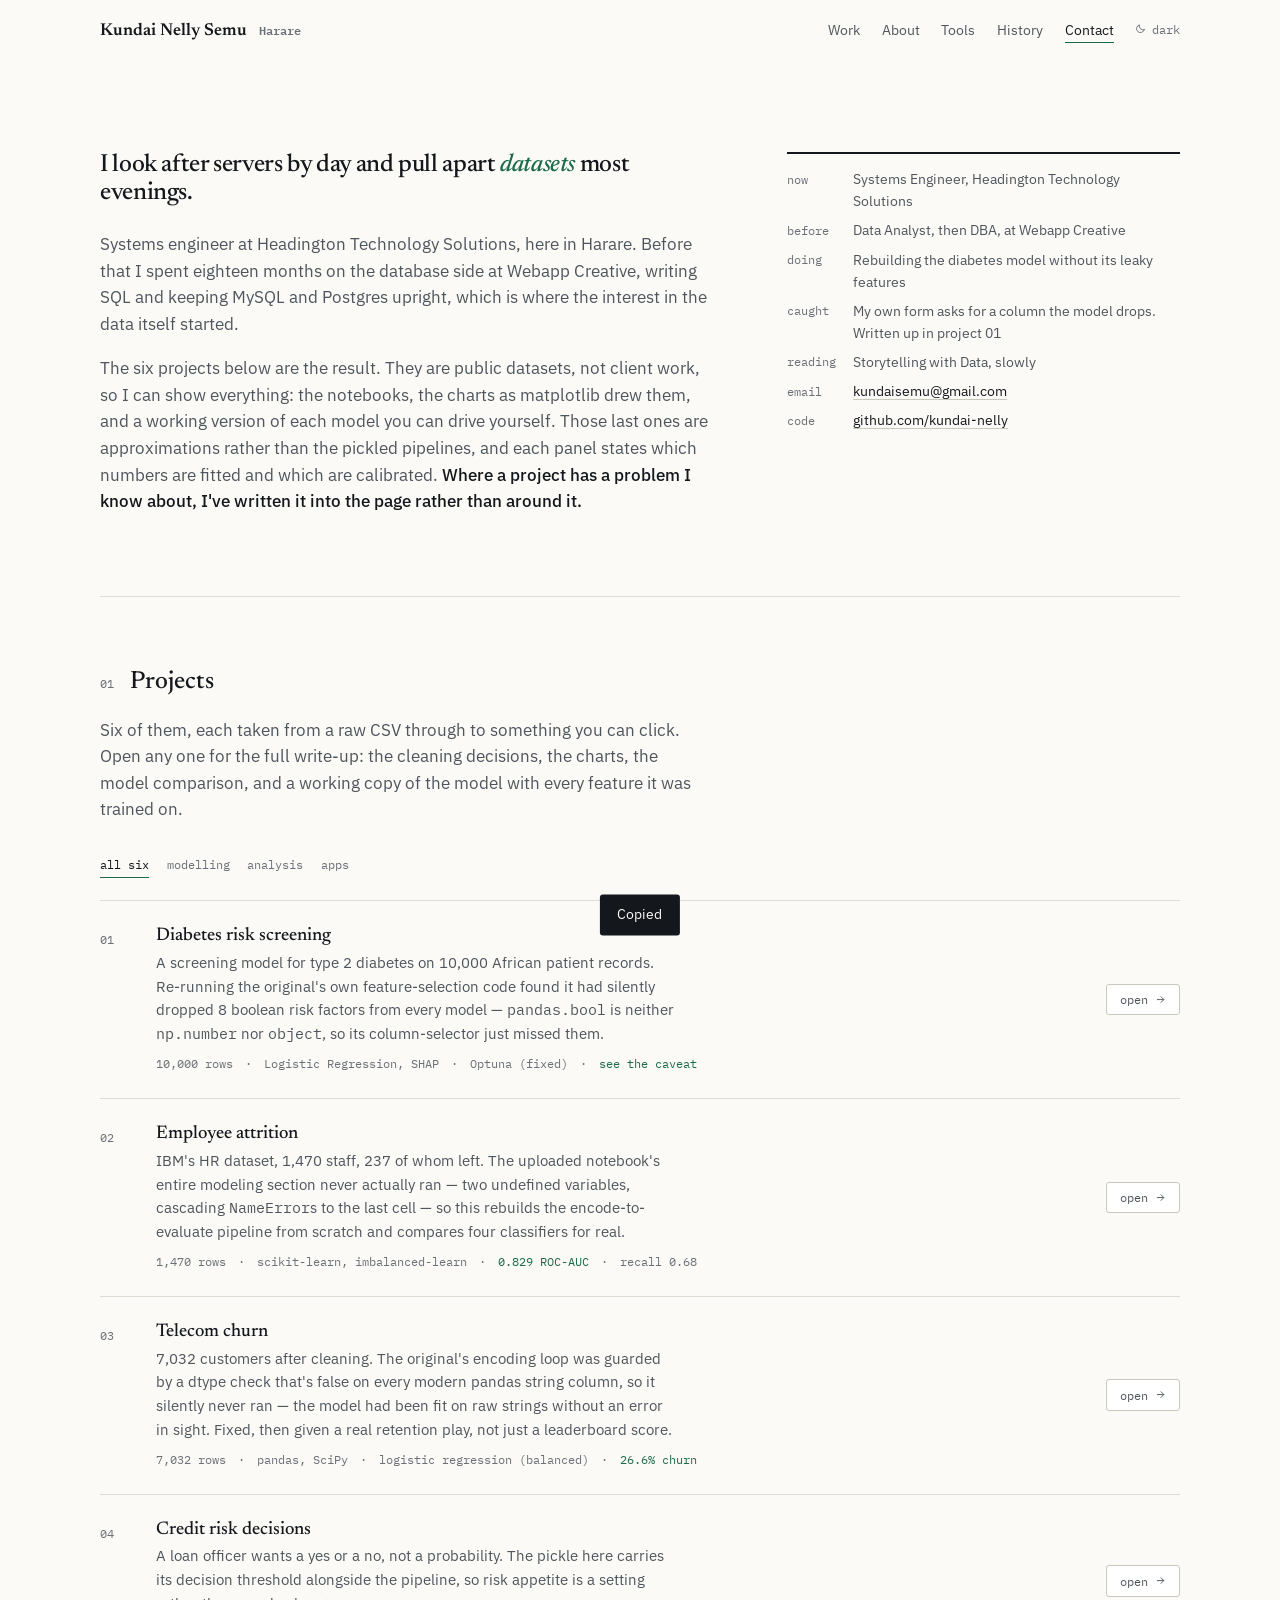
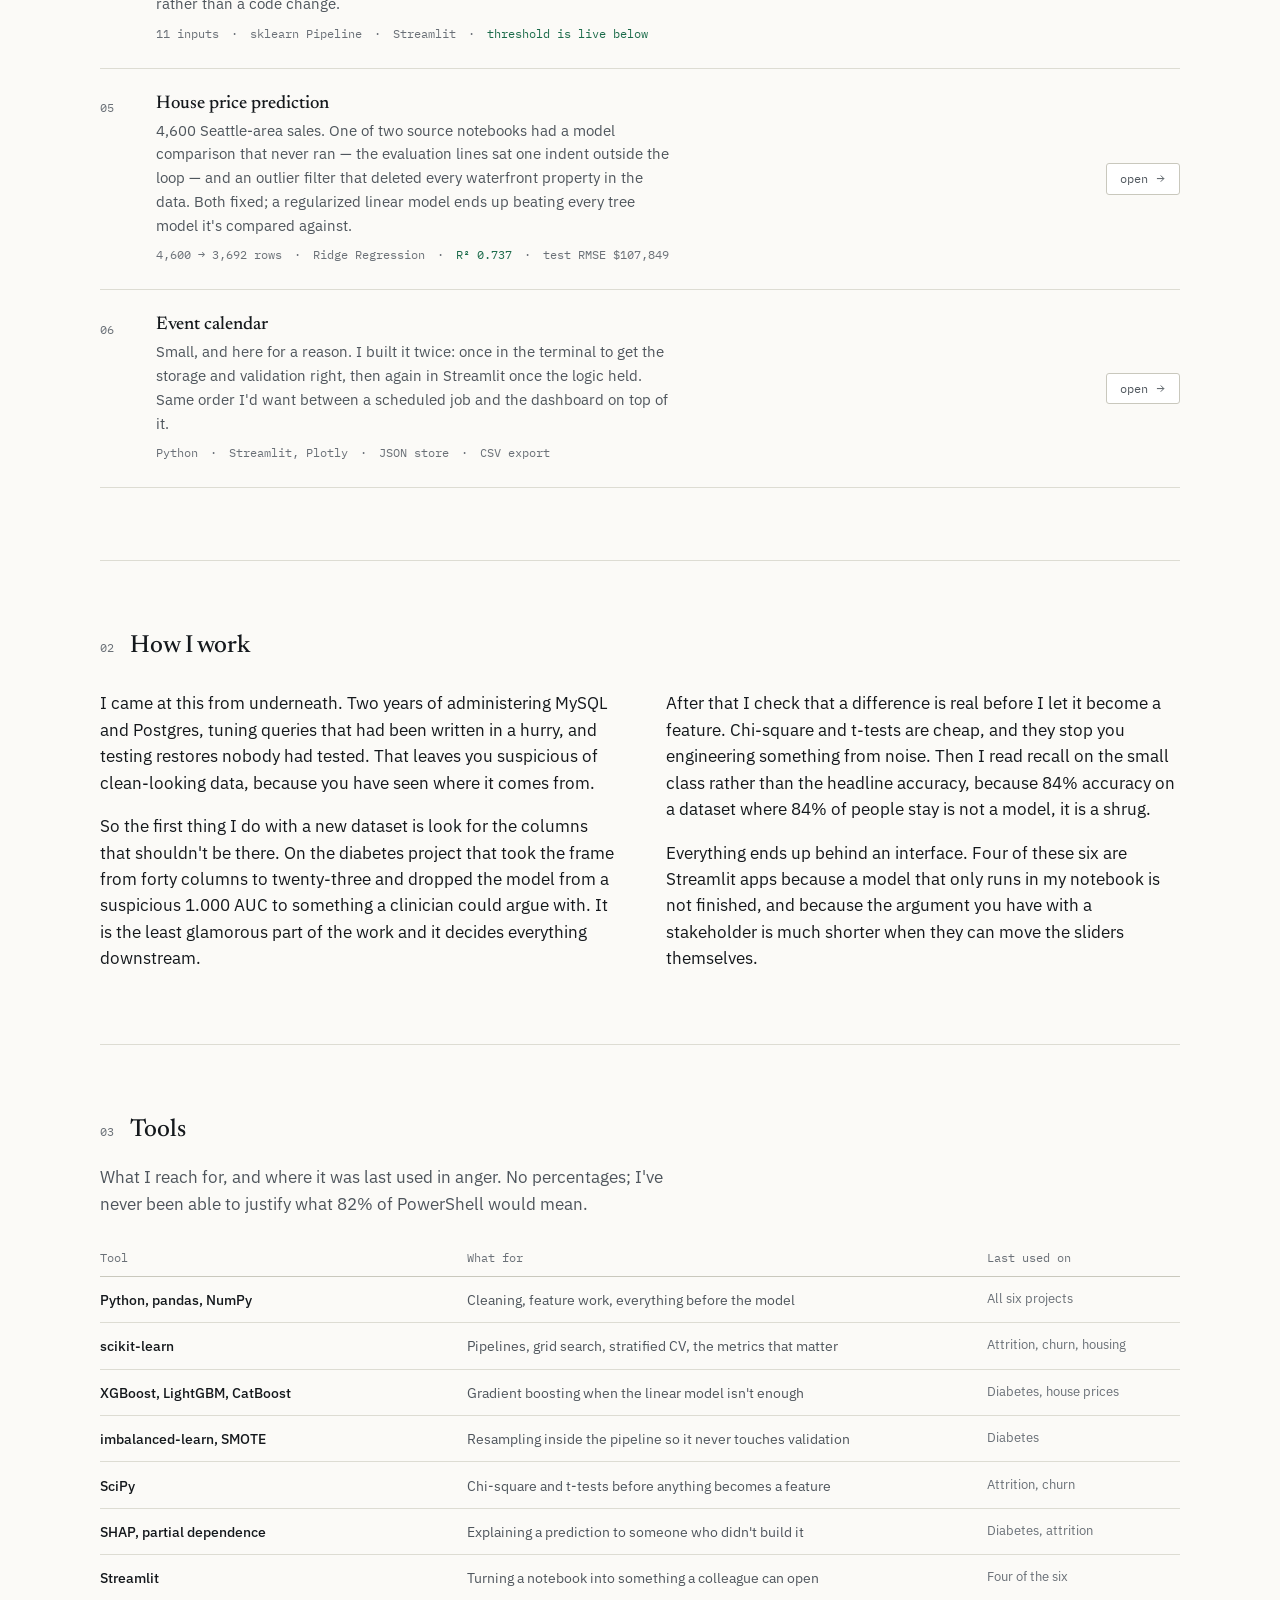
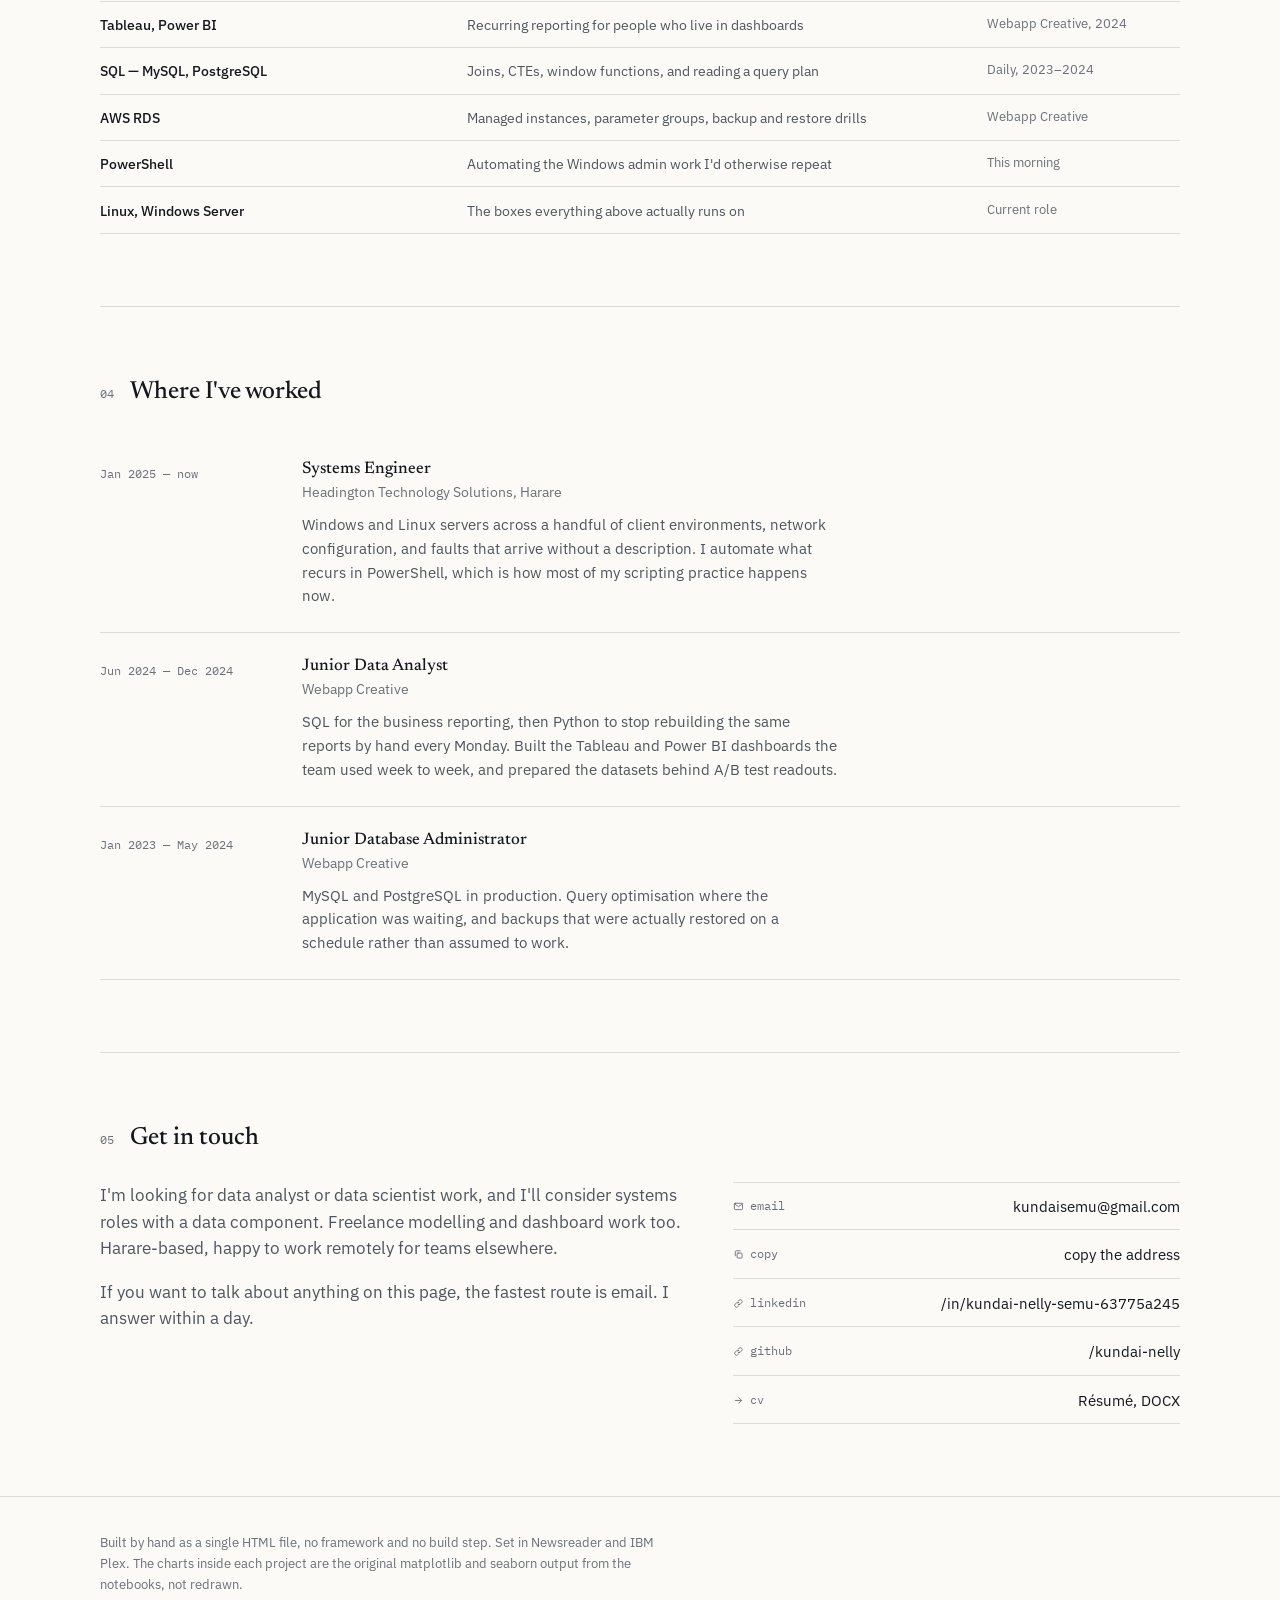
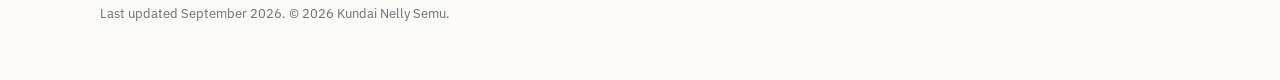
==== index.html @ 27b1fb4f "Initial portfolio release" ====
<!DOCTYPE html>
<html lang="en" data-theme="light">
<head>
<meta charset="UTF-8" />
<meta name="viewport" content="width=device-width, initial-scale=1.0" />
<title>Kundai Nelly Semu</title>
<meta name="description" content="Kundai Nelly Semu, systems engineer and data analyst in Harare. Six data projects with the notebooks, the charts and the models you can run in the browser." />

<!-- TODO before deploy: replace every https://kundaisemu.example with the real domain. -->
<link rel="canonical" href="https://kundaisemu.example/" />
<meta property="og:type" content="website" />
<meta property="og:url" content="https://kundaisemu.example/" />
<meta property="og:title" content="Kundai Nelly Semu — data analysis and the infrastructure underneath it" />
<meta property="og:description" content="Six data projects with the notebooks, the original charts, and models you can run in the browser. Harare, Zimbabwe." />
<meta property="og:image" content="https://kundaisemu.example/share.png" />
<meta name="twitter:card" content="summary_large_image" />
<meta name="theme-color" content="#FBFAF7" media="(prefers-color-scheme: light)" />
<meta name="theme-color" content="#14181C" media="(prefers-color-scheme: dark)" />

<!-- Monogram favicon, drawn inline so there is no second request. -->
<link rel="icon" href="data:image/svg+xml,%3Csvg xmlns='http://www.w3.org/2000/svg' viewBox='0 0 32 32'%3E%3Crect width='32' height='32' rx='6' fill='%231B6B4A'/%3E%3Ctext x='16' y='22' font-family='Georgia,serif' font-size='16' fill='%23FBFAF7' text-anchor='middle'%3EKS%3C/text%3E%3C/svg%3E" />

<link rel="preconnect" href="https://fonts.googleapis.com" />
<link rel="preconnect" href="https://fonts.gstatic.com" crossorigin />
<link href="https://fonts.googleapis.com/css2?family=Newsreader:opsz,wght@6..72,400;6..72,500;6..72,600&family=IBM+Plex+Mono:wght@400;500&family=IBM+Plex+Sans:wght@400;500;600&display=swap" rel="stylesheet" />

<link rel="stylesheet" href="assets/css/styles.css" />
</head>

<body>

<!-- Icon sprite. One 24px grid, 2px stroke, round joins; referenced with <use>. -->
<svg width="0" height="0" aria-hidden="true" focusable="false" style="position:absolute">
  <symbol id="i-arrow-right" viewBox="0 0 24 24" fill="none" stroke="currentColor" stroke-width="2" stroke-linecap="round" stroke-linejoin="round">
    <path d="M5 12h13"/><path d="M13 6l6 6-6 6"/>
  </symbol>
  <symbol id="i-chevron-left" viewBox="0 0 24 24" fill="none" stroke="currentColor" stroke-width="2" stroke-linecap="round" stroke-linejoin="round">
    <path d="M14.5 5.5L8 12l6.5 6.5"/>
  </symbol>
  <symbol id="i-chevron-right" viewBox="0 0 24 24" fill="none" stroke="currentColor" stroke-width="2" stroke-linecap="round" stroke-linejoin="round">
    <path d="M9.5 5.5L16 12l-6.5 6.5"/>
  </symbol>
  <symbol id="i-close" viewBox="0 0 24 24" fill="none" stroke="currentColor" stroke-width="2" stroke-linecap="round" stroke-linejoin="round">
    <path d="M6 6l12 12"/><path d="M18 6L6 18"/>
  </symbol>
  <symbol id="i-moon" viewBox="0 0 24 24" fill="none" stroke="currentColor" stroke-width="2" stroke-linecap="round" stroke-linejoin="round">
    <path d="M20 14.5A8.5 8.5 0 019.5 4a8.5 8.5 0 1010.5 10.5z"/>
  </symbol>
  <symbol id="i-sun" viewBox="0 0 24 24" fill="none" stroke="currentColor" stroke-width="2" stroke-linecap="round" stroke-linejoin="round">
    <circle cx="12" cy="12" r="4"/>
    <path d="M12 2v2.5M12 19.5V22M2 12h2.5M19.5 12H22M4.9 4.9l1.8 1.8M17.3 17.3l1.8 1.8M19.1 4.9l-1.8 1.8M6.7 17.3l-1.8 1.8"/>
  </symbol>
  <symbol id="i-copy" viewBox="0 0 24 24" fill="none" stroke="currentColor" stroke-width="2" stroke-linecap="round" stroke-linejoin="round">
    <rect x="9" y="9" width="11" height="11" rx="2"/><path d="M5 15V6a2 2 0 012-2h9"/>
  </symbol>
  <symbol id="i-reset" viewBox="0 0 24 24" fill="none" stroke="currentColor" stroke-width="2" stroke-linecap="round" stroke-linejoin="round">
    <path d="M3.5 12a8.5 8.5 0 108.5-8.5A8.4 8.4 0 005.4 6.6"/><path d="M4 3v4h4"/>
  </symbol>
  <symbol id="i-expand" viewBox="0 0 24 24" fill="none" stroke="currentColor" stroke-width="2" stroke-linecap="round" stroke-linejoin="round">
    <path d="M9 4H4v5"/><path d="M15 20h5v-5"/><path d="M4 4l6 6"/><path d="M20 20l-6-6"/>
  </symbol>
  <symbol id="i-mail" viewBox="0 0 24 24" fill="none" stroke="currentColor" stroke-width="2" stroke-linecap="round" stroke-linejoin="round">
    <rect x="3" y="5" width="18" height="14" rx="2"/><path d="M3.5 6.5l8.5 6 8.5-6"/>
  </symbol>
  <symbol id="i-link" viewBox="0 0 24 24" fill="none" stroke="currentColor" stroke-width="2" stroke-linecap="round" stroke-linejoin="round">
    <path d="M10.5 13.5a4 4 0 005.7 0l2.8-2.8a4 4 0 10-5.7-5.7L11.8 6.5"/>
    <path d="M13.5 10.5a4 4 0 00-5.7 0l-2.8 2.8a4 4 0 105.7 5.7l1.4-1.4"/>
  </symbol>
</svg>

<a class="skip" href="#home">Skip to content</a>

<header class="top" id="top">
  <div class="page top__in">
    <a class="top__name" href="#home">Kundai Nelly Semu <span>Harare</span></a>
    <nav>
      <a href="#work">Work</a>
      <a href="#about" class="opt">About</a>
      <a href="#tools" class="opt">Tools</a>
      <a href="#history">History</a>
      <a href="#contact">Contact</a>
      <button class="themebtn" id="themeBtn">
        <svg class="i i--sm" aria-hidden="true"><use href="#i-moon" id="themeUse"></use></svg>
        <span id="themeWord">dark</span>
      </button>
    </nav>
  </div>
</header>

<main id="home">

  <!-- ============================ INTRO ============================ -->
  <section class="intro page">
    <div class="intro__grid">
      <div>
        <h1>I look after servers by day and pull apart <i>datasets</i> most evenings.</h1>
        <p>
          Systems engineer at Headington Technology Solutions, here in Harare. Before that I spent
          eighteen months on the database side at Webapp Creative, writing SQL and keeping MySQL and
          Postgres upright, which is where the interest in the data itself started.
        </p>
        <p>
          The six projects below are the result. They are public datasets, not client work, so I can
          show everything: the notebooks, the charts as matplotlib drew them, and a working version of
          each model you can drive yourself. Those last ones are approximations rather than the pickled
          pipelines, and each panel states which numbers are fitted and which are calibrated.
          <strong>Where a project has a problem I know about, I've written it into the page rather than
          around it.</strong>
        </p>
      </div>

      <div class="card-facts">
        <dl>
          <dt>now</dt><dd>Systems Engineer, Headington Technology Solutions</dd>
          <dt>before</dt><dd>Data Analyst, then DBA, at Webapp Creative</dd>
          <dt>doing</dt><dd>Rebuilding the diabetes model without its leaky features</dd>
          <dt>caught</dt><dd>My own form asks for a column the model drops. Written up in project 01</dd>
          <dt>reading</dt><dd>Storytelling with Data, slowly</dd>
          <dt>email</dt><dd><a href="mailto:kundaisemu@gmail.com">kundaisemu@gmail.com</a></dd>
          <dt>code</dt><dd><a href="https://github.com/kundai-nelly">github.com/kundai-nelly</a></dd>
        </dl>
      </div>
    </div>
  </section>

  <!-- ============================ WORK ============================ -->
  <section class="sec page" id="work">
    <div class="sec__head">
      <span class="n">01</span>
      <h2>Projects</h2>
    </div>
    <p class="sec__note">
      Six of them, each taken from a raw CSV through to something you can click. Open any one for the
      full write-up: the cleaning decisions, the charts, the model comparison, and a working copy of the
      model with every feature it was trained on.
    </p>

    <div class="filterbar" id="filters">
      <button class="on" data-f="all">all six</button>
      <button data-f="ml">modelling</button>
      <button data-f="analysis">analysis</button>
      <button data-f="app">apps</button>
    </div>

    <div class="work" id="workList">

      <article class="work__row" data-deep="d-diabetes" data-cat="ml app">
        <div class="work__n">01</div>
        <div class="work__main">
          <h3>Diabetes risk screening</h3>
          <p>
            A screening model for type 2 diabetes on 10,000 African patient records. Re-running the
            original's own feature-selection code found it had silently dropped 8 boolean risk factors
            from every model — <code>pandas.bool</code> is neither <code>np.number</code> nor
            <code>object</code>, so its column-selector just missed them.
          </p>
          <div class="work__meta">
            <span>10,000 rows</span><span>·</span><span>Logistic Regression, SHAP</span><span>·</span>
            <span>Optuna (fixed)</span><span>·</span><span><b>see the caveat</b></span>
          </div>
        </div>
        <button class="work__go" data-deep="d-diabetes">open<svg class="i i--sm" aria-hidden="true"><use href="#i-arrow-right"></use></svg></button>
      </article>

      <article class="work__row" data-deep="d-attrition" data-cat="ml analysis app">
        <div class="work__n">02</div>
        <div class="work__main">
          <h3>Employee attrition</h3>
          <p>
            IBM's HR dataset, 1,470 staff, 237 of whom left. The uploaded notebook's entire modeling section
            never actually ran — two undefined variables, cascading <code>NameError</code>s to the last
            cell — so this rebuilds the encode-to-evaluate pipeline from scratch and compares four
            classifiers for real.
          </p>
          <div class="work__meta">
            <span>1,470 rows</span><span>·</span><span>scikit-learn, imbalanced-learn</span><span>·</span>
            <span><b>0.829 ROC-AUC</b></span><span>·</span><span>recall 0.68</span>
          </div>
        </div>
        <button class="work__go" data-deep="d-attrition">open<svg class="i i--sm" aria-hidden="true"><use href="#i-arrow-right"></use></svg></button>
      </article>

      <article class="work__row" data-deep="d-churn" data-cat="analysis ml">
        <div class="work__n">03</div>
        <div class="work__main">
          <h3>Telecom churn</h3>
          <p>
            7,032 customers after cleaning. The original's encoding loop was guarded by a dtype check that's
            false on every modern pandas string column, so it silently never ran — the model had been fit
            on raw strings without an error in sight. Fixed, then given a real retention play, not just a
            leaderboard score.
          </p>
          <div class="work__meta">
            <span>7,032 rows</span><span>·</span><span>pandas, SciPy</span><span>·</span>
            <span>logistic regression (balanced)</span><span>·</span><span><b>26.6% churn</b></span>
          </div>
        </div>
        <button class="work__go" data-deep="d-churn">open<svg class="i i--sm" aria-hidden="true"><use href="#i-arrow-right"></use></svg></button>
      </article>

      <article class="work__row" data-deep="d-credit" data-cat="ml app">
        <div class="work__n">04</div>
        <div class="work__main">
          <h3>Credit risk decisions</h3>
          <p>
            A loan officer wants a yes or a no, not a probability. The pickle here carries its decision
            threshold alongside the pipeline, so risk appetite is a setting rather than a code change.
          </p>
          <div class="work__meta">
            <span>11 inputs</span><span>·</span><span>sklearn Pipeline</span><span>·</span>
            <span>Streamlit</span><span>·</span><span><b>threshold is live below</b></span>
          </div>
        </div>
        <button class="work__go" data-deep="d-credit">open<svg class="i i--sm" aria-hidden="true"><use href="#i-arrow-right"></use></svg></button>
      </article>

      <article class="work__row" data-deep="d-housing" data-cat="ml analysis">
        <div class="work__n">05</div>
        <div class="work__main">
          <h3>House price prediction</h3>
          <p>
            4,600 Seattle-area sales. One of two source notebooks had a model comparison that never ran —
            the evaluation lines sat one indent outside the loop — and an outlier filter that deleted every
            waterfront property in the data. Both fixed; a regularized linear model ends up beating every
            tree model it's compared against.
          </p>
          <div class="work__meta">
            <span>4,600 → 3,692 rows</span><span>·</span><span>Ridge Regression</span><span>·</span>
            <span><b>R² 0.737</b></span><span>·</span><span>test RMSE $107,849</span>
          </div>
        </div>
        <button class="work__go" data-deep="d-housing">open<svg class="i i--sm" aria-hidden="true"><use href="#i-arrow-right"></use></svg></button>
      </article>

      <article class="work__row" data-deep="d-calendar" data-cat="app">
        <div class="work__n">06</div>
        <div class="work__main">
          <h3>Event calendar</h3>
          <p>
            Small, and here for a reason. I built it twice: once in the terminal to get the storage and
            validation right, then again in Streamlit once the logic held. Same order I'd want between a
            scheduled job and the dashboard on top of it.
          </p>
          <div class="work__meta">
            <span>Python</span><span>·</span><span>Streamlit, Plotly</span><span>·</span>
            <span>JSON store</span><span>·</span><span>CSV export</span>
          </div>
        </div>
        <button class="work__go" data-deep="d-calendar">open<svg class="i i--sm" aria-hidden="true"><use href="#i-arrow-right"></use></svg></button>
      </article>

    </div>
  </section>

  <!-- ============================ ABOUT ============================ -->
  <section class="sec page" id="about">
    <div class="sec__head">
      <span class="n">02</span>
      <h2>How I work</h2>
    </div>
    <div class="cols">
      <div>
        <p>
          I came at this from underneath. Two years of administering MySQL and Postgres, tuning queries
          that had been written in a hurry, and testing restores nobody had tested. That leaves you
          suspicious of clean-looking data, because you have seen where it comes from.
        </p>
        <p>
          So the first thing I do with a new dataset is look for the columns that shouldn't be there. On
          the diabetes project that took the frame from forty columns to twenty-three and dropped the
          model from a suspicious 1.000 AUC to something a clinician could argue with. It is the least
          glamorous part of the work and it decides everything downstream.
        </p>
      </div>
      <div>
        <p>
          After that I check that a difference is real before I let it become a feature. Chi-square and
          t-tests are cheap, and they stop you engineering something from noise. Then I read recall on
          the small class rather than the headline accuracy, because 84% accuracy on a dataset where 84%
          of people stay is not a model, it is a shrug.
        </p>
        <p>
          Everything ends up behind an interface. Four of these six are Streamlit apps because a model
          that only runs in my notebook is not finished, and because the argument you have with a
          stakeholder is much shorter when they can move the sliders themselves.
        </p>
      </div>
    </div>
  </section>

  <!-- ============================ TOOLS ============================ -->
  <section class="sec page" id="tools">
    <div class="sec__head">
      <span class="n">03</span>
      <h2>Tools</h2>
    </div>
    <p class="sec__note">
      What I reach for, and where it was last used in anger. No percentages; I've never been able to
      justify what 82% of PowerShell would mean.
    </p>

    <table class="kit">
      <thead>
        <tr><th>Tool</th><th>What for</th><th>Last used on</th></tr>
      </thead>
      <tbody>
        <tr><td>Python, pandas, NumPy</td><td>Cleaning, feature work, everything before the model</td><td class="where">All six projects</td></tr>
        <tr><td>scikit-learn</td><td>Pipelines, grid search, stratified CV, the metrics that matter</td><td class="where">Attrition, churn, housing</td></tr>
        <tr><td>XGBoost, LightGBM, CatBoost</td><td>Gradient boosting when the linear model isn't enough</td><td class="where">Diabetes, house prices</td></tr>
        <tr><td>imbalanced-learn, SMOTE</td><td>Resampling inside the pipeline so it never touches validation</td><td class="where">Diabetes</td></tr>
        <tr><td>SciPy</td><td>Chi-square and t-tests before anything becomes a feature</td><td class="where">Attrition, churn</td></tr>
        <tr><td>SHAP, partial dependence</td><td>Explaining a prediction to someone who didn't build it</td><td class="where">Diabetes, attrition</td></tr>
        <tr><td>Streamlit</td><td>Turning a notebook into something a colleague can open</td><td class="where">Four of the six</td></tr>
        <tr><td>Tableau, Power BI</td><td>Recurring reporting for people who live in dashboards</td><td class="where">Webapp Creative, 2024</td></tr>
        <tr><td>SQL — MySQL, PostgreSQL</td><td>Joins, CTEs, window functions, and reading a query plan</td><td class="where">Daily, 2023–2024</td></tr>
        <tr><td>AWS RDS</td><td>Managed instances, parameter groups, backup and restore drills</td><td class="where">Webapp Creative</td></tr>
        <tr><td>PowerShell</td><td>Automating the Windows admin work I'd otherwise repeat</td><td class="where">This morning</td></tr>
        <tr><td>Linux, Windows Server</td><td>The boxes everything above actually runs on</td><td class="where">Current role</td></tr>
      </tbody>
    </table>
  </section>

  <!-- ============================ HISTORY ============================ -->
  <section class="sec page" id="history">
    <div class="sec__head">
      <span class="n">04</span>
      <h2>Where I've worked</h2>
    </div>

    <div class="job">
      <div class="job__when">Jan 2025 — now</div>
      <div>
        <h3>Systems Engineer</h3>
        <p class="org">Headington Technology Solutions, Harare</p>
        <p>
          Windows and Linux servers across a handful of client environments, network configuration, and
          faults that arrive without a description. I automate what recurs in PowerShell, which is how
          most of my scripting practice happens now.
        </p>
      </div>
    </div>

    <div class="job">
      <div class="job__when">Jun 2024 — Dec 2024</div>
      <div>
        <h3>Junior Data Analyst</h3>
        <p class="org">Webapp Creative</p>
        <p>
          SQL for the business reporting, then Python to stop rebuilding the same reports by hand every
          Monday. Built the Tableau and Power BI dashboards the team used week to week, and prepared the
          datasets behind A/B test readouts.
        </p>
      </div>
    </div>

    <div class="job">
      <div class="job__when">Jan 2023 — May 2024</div>
      <div>
        <h3>Junior Database Administrator</h3>
        <p class="org">Webapp Creative</p>
        <p>
          MySQL and PostgreSQL in production. Query optimisation where the application was waiting, and
          backups that were actually restored on a schedule rather than assumed to work.
        </p>
      </div>
    </div>
  </section>

  <!-- ============================ CONTACT ============================ -->
  <section class="sec page" id="contact">
    <div class="sec__head">
      <span class="n">05</span>
      <h2>Get in touch</h2>
    </div>
    <div class="contact__grid">
      <div>
        <p class="dim measure">
          I'm looking for data analyst or data scientist work, and I'll consider systems roles with a
          data component. Freelance modelling and dashboard work too. Harare-based, happy to work
          remotely for teams elsewhere.
        </p>
        <p class="dim measure">
          If you want to talk about anything on this page, the fastest route is email. I answer within
          a day.
        </p>
      </div>
      <div class="lines">
        <a href="mailto:kundaisemu@gmail.com?subject=Hello">
          <span><svg class="i i--sm" aria-hidden="true"><use href="#i-mail"></use></svg> email</span>
          kundaisemu@gmail.com
        </a>
        <button type="button" id="copyBtn">
          <span><svg class="i i--sm" aria-hidden="true"><use href="#i-copy"></use></svg> copy</span>
          copy the address
        </button>
        <a href="https://www.linkedin.com/in/kundai-nelly-semu-63775a245">
          <span><svg class="i i--sm" aria-hidden="true"><use href="#i-link"></use></svg> linkedin</span>
          /in/kundai-nelly-semu-63775a245
        </a>
        <a href="https://github.com/kundai-nelly">
          <span><svg class="i i--sm" aria-hidden="true"><use href="#i-link"></use></svg> github</span>
          /kundai-nelly
        </a>
        <a href="Kundai_Nelly_Semu_CV.docx" download>
          <span><svg class="i i--sm" aria-hidden="true"><use href="#i-arrow-right"></use></svg> cv</span>
          Résumé, DOCX
        </a>
      </div>
    </div>
  </section>

</main>

<footer class="colophon">
  <div class="page">
    <p>
      Built by hand as a single HTML file, no framework and no build step. Set in Newsreader and IBM
      Plex. The charts inside each project are the original matplotlib and seaborn output from the
      notebooks, not redrawn.
    </p>
    <p>
      Last updated <span id="updated"></span>. © <span id="yr"></span> Kundai Nelly Semu.
    </p>
  </div>
</footer>

<div class="toast" id="toast" role="status" aria-live="polite">Copied</div>

<!-- ================================================================
     DEEP DIVES
     ================================================================ -->
<div class="veil" id="veil" role="presentation" aria-hidden="true">
  <div class="sheet" role="dialog" aria-modal="true" aria-labelledby="sheetLabel" id="sheet">

    <div class="sheet__nav">
      <span class="t" id="sheetLabel">Project</span>
      <button id="prevBtn" aria-label="Previous project" title="Previous project">
        <svg class="i" aria-hidden="true"><use href="#i-chevron-left"></use></svg>
      </button>
      <button id="nextBtn" aria-label="Next project" title="Next project">
        <svg class="i" aria-hidden="true"><use href="#i-chevron-right"></use></svg>
      </button>
      <button id="closeBtn" aria-label="Close" title="Close">
        <svg class="i" aria-hidden="true"><use href="#i-close"></use></svg>
      </button>
    </div>

    <div class="sheet__body" id="sheetBody">

      <!-- ---------------- 01 DIABETES ---------------- -->
      <section class="deep" id="d-diabetes" hidden>
        <div class="deep__top">
          <p class="deep__kick">01 &nbsp;·&nbsp; <b>Diabetes_Risk_Analysis.ipynb</b> &nbsp;·&nbsp; screening model</p>
          <h2>Diabetes risk on 10,000 African patient records</h2>
          <p>
            The original pipeline was already fairly sophisticated — this wasn't a case of sloppy code.
            But re-running its own logic surfaced five real, previously-undisclosed bugs, the worst of
            which silently dropped eight risk factors from every model it fit.
          </p>
          <p>
            So the project ended up being about finding those five, fixing them, and being honest about
            one thing fixing them can't change: the label itself is built from two of the input features.
          </p>
        </div>

        <div class="facts">
          <div><b>10,000</b><small>patients</small></div>
          <div><b>74.6%</b><small>diabetic (majority class)</small></div>
          <div><b>8</b><small>risk factors that were inert</small></div>
          <div><b>0.9995</b><small>CV ROC-AUC, shipped model</small></div>
        </div>

        <div class="deep__body-in">

          <div class="part">
            <h3>The bug that mattered most</h3>
            <p>
              <code>X.select_dtypes(include=np.number)</code> and
              <code>X.select_dtypes(include=["object","category"])</code> — the original's entire
              feature-selection logic — silently missed every boolean column, because
              <code>pandas.bool</code> is neither. With <code>ColumnTransformer</code>'s default
              <code>remainder="drop"</code>, that excluded <b>family history, hypertension, PCOS, HIV
              status, physical activity, previous GDM, previous macrosomia, and current pregnancy status
              from all six models compared.</b> The Streamlit form asked a clinician to enter all eight —
              every one of those inputs was cosmetic; the model never learned from them. Confirmed by
              reproducing the original's exact selection code and diffing the columns it picked against
              the real column list. Fixed by casting them to <code>int</code> and including them
              explicitly — <code>family_history_diabetes</code> and <code>renal_risk</code> (creatinine ×
              hypertension) now carry real, non-trivial coefficients in the shipped model.
            </p>
          </div>

          <div class="part">
            <h3>Four more, smaller</h3>
            <p>
              <b>Parity imputed from the wrong population.</b> It's recorded only for the 1.4% of rows
              where the patient is currently pregnant — everyone else, including all 4,900 men, is
              <code>NaN</code> because the field doesn't apply, not because it's missing. Median-imputing
              across the whole column fabricated "2 prior pregnancies" for every man in the dataset. Fixed:
              impute 0 for anyone not currently pregnant.
            </p>
            <p>
              <b>Optuna's tuning was a no-op.</b> <code>cross_validate(..., scoring="roc_auc")</code>
              returns its score under the key <code>"test_score"</code>, not <code>"test_roc_auc"</code>.
              Every one of 30 trials raised <code>KeyError</code>, was caught by a blanket
              <code>except Exception</code>, and returned 0.0 — all 30 trials tied at zero, so the search
              had no signal. Fixed by passing scoring as a dict, which keeps the metric name in the result
              key.
            </p>
            <p>
              <b>The app's dropdowns offered categories that don't exist in the data.</b> Education
              offered None/Tertiary; the real categories are Primary/Secondary/Higher. BMI category
              offered Underweight/Obese; the real categories are Normal/Overweight/Obese I/Obese II+.
              <code>OneHotEncoder(handle_unknown="ignore")</code> doesn't error on a mismatch — it silently
              encodes it as all-zeros, so either option fed the model no signal at all. Fixed to match
              the real categories.
            </p>
            <p>
              <b>A one-character precedence bug in the app.</b>
              <code>renal = creatinine * (1 if hypertension=="Yes" else 0 + 1)</code> — Python's ternary
              binds looser than <code>+</code>, so both branches evaluate to 1. Every hypertensive patient
              scored through the app got a feature value inconsistent with what the model was actually
              trained on. Fixed in both places.
            </p>
          </div>

          <div class="part">
            <h3>The elephant in the room</h3>
            <p>
              A one-line rule — <code>fasting_glucose_mg_dl &gt;= 126</code> <b>or</b>
              <code>hba1c_percent &gt;= 6.5</code>, the actual WHO/ADA diagnostic thresholds — matches
              this dataset's label <b>99.24%</b> of the time. That's not this data being unusually
              predictable; the label was built from the same two values the model also gets as input.
            </p>
            <figure class="fig">
              <p class="fig__label">6-model comparison, 5-fold CV, SMOTE inside every fold</p>
              <img loading="lazy" decoding="async" src="[data-uri]" alt="Grouped bar chart showing all six models scoring within 0.0005 ROC-AUC of each other">
              <figcaption>
                Random Forest, CatBoost, XGBoost and LightGBM all land at 0.9997–0.9998 ROC-AUC; the MLP
                and Logistic Regression trail slightly at 0.9995–0.9996. Read this as "the pipeline
                correctly recovers a known threshold rule," not as evidence of predictive insight — a
                model meant to screen someone <b>before</b> those two tests exist would need to work
                without them, which is a materially harder, different problem than this one.
              </figcaption>
            </figure>
            <div class="aside">
              <b>Shipped anyway: Logistic Regression</b>, despite ranking last by a margin
              (0.0005 ROC-AUC) that's genuinely meaningless at this scale. SHAP explainability is the
              app's whole second act, and a <code>LinearExplainer</code> on this model computes exact
              SHAP values analytically — near-instant, versus ~7 seconds per row for a generic explainer
              on a boosted tree.
            </div>
          </div>

          <div class="part">
            <h3>Run it</h3>
            <p>
              22 real inputs plus 4 engineered features computed live in the greyed-out fields
              (glucose ÷ HbA1c, cholesterol ÷ HDL, BMI × age, and the fixed renal-risk term). Every one of
              them now actually reaches the model — change anything and it rescores with the real fitted
              coefficients.
            </p>
            <div class="runner" id="runner-diabetes"></div>
          </div>

        </div>
      </section>

      <!-- ---------------- 02 ATTRITION ---------------- -->
      <section class="deep" id="d-attrition" hidden>
        <div class="deep__top">
          <p class="deep__kick">02 &nbsp;·&nbsp; <b>Employee_Attrition_Analysis.ipynb</b> &nbsp;·&nbsp; people analytics</p>
          <h2>Who leaves, and a pipeline that had to be rebuilt to find out</h2>
          <p>
            1,470 employees, 237 of them gone. The EDA in the uploaded notebook was real and ran fine —
            but everything after it, the entire encode-to-model section, never actually executed. Two
            variables were referenced without ever being defined, and every cell downstream failed the
            same way: a cascade of <code>NameError</code>s to the last line. No model, confusion matrix,
            or saved artifact ever came out of it.
          </p>
        </div>

        <div class="facts">
          <div><b>1,470</b><small>employees</small></div>
          <div><b>16.12%</b><small>attrition rate</small></div>
          <div><b>0.829</b><small>CV ROC-AUC, best of 4</small></div>
          <div><b>0.68</b><small>test recall</small></div>
        </div>

        <div class="deep__body-in">

          <div class="part">
            <h3>What was actually broken</h3>
            <p>
              <code>features_to_drop = [target, 'Attrition_Flag']</code> — <code>target</code> and
              <code>df_encoded</code> are never defined anywhere earlier in the notebook. That first line
              threw <code>NameError</code>, and every cell after it — train/test split, two Decision Tree
              fits, a confusion matrix, feature importance, SMOTE resampling, and a final SMOTE+Random
              Forest section — failed the same way. One cell even raised <code>NotFittedError</code> on a
              model that existed by name but had never been <code>.fit()</code>. This wasn't a bug to
              patch; the whole pipeline had to be built from nothing.
            </p>
            <p>
              Two smaller, real issues found along the way: the notebook and the Streamlit app each
              invented their <b>own</b>, mutually inconsistent text labels for the same 1–5 survey codes —
              had either been used to build the model's dummy columns, the app's inputs and the trained
              model's columns would have silently misaligned. Fixed by modeling on the raw integer codes
              everywhere and keeping exactly one label dictionary, used only for display. And a Job
              Satisfaction chart in the original silently overwrote that column back to numeric mid-notebook,
              breaking symmetry with the other three satisfaction fields for everything downstream of it.
            </p>
          </div>

          <div class="part">
            <h3>What actually separates leavers</h3>
            <div class="figs2">
              <div>
                <p class="fig__label">attrition rate by job role</p>
                <div class="rank"><span>Sales Representative</span><div><i style="width:100%"></i></div><em>39.8%</em></div>
                <div class="rank"><span>Laboratory Technician</span><div><i style="width:60%"></i></div><em>23.9%</em></div>
                <div class="rank"><span>Human Resources</span><div><i style="width:58%"></i></div><em>23.1%</em></div>
                <div class="rank"><span>Sales Executive</span><div><i style="width:44%"></i></div><em>17.5%</em></div>
                <div class="rank"><span>Research Scientist</span><div><i style="width:40%"></i></div><em>16.1%</em></div>
                <div class="rank"><span>Manager</span><div><i style="width:12%"></i></div><em>4.9%</em></div>
                <div class="rank"><span>Research Director</span><div><i style="width:6%"></i></div><em>2.5%</em></div>
              </div>
              <div>
                <p class="fig__label">attrition rate by overtime status</p>
                <div class="rank"><span>Works overtime</span><div><i style="width:100%"></i></div><em>30.5%</em></div>
                <div class="rank"><span>No overtime</span><div><i style="width:34%"></i></div><em>10.4%</em></div>
              </div>
            </div>
            <p>
              Sales Representative is in a class of its own, not tied with Laboratory Technician as the
              original app's write-up claimed. Overtime is the single starkest split in the data — roughly
              3× — and the tenure story isn't fully monotonic: attrition falls steadily through 10 years,
              then ticks back up for 20+-year veterans, a small group worth flagging rather than smoothing
              over. Two engineered features not present anywhere in the uploaded notebook —
              <code>TenureBand</code>/<code>AgeBand</code>/income-per-satisfaction/an engagement score —
              were assumed by the app's own prediction code. Built for real here, and checked rather than
              assumed: they earn a real, if modest, improvement (test AUC 0.813 with them vs. 0.797
              without).
            </p>
          </div>

          <div class="part">
            <h3>Four models, and an outright winner</h3>
            <table class="res">
              <thead><tr><th>Model</th><th>Acc</th><th>Prec</th><th>Recall</th><th>F1</th><th>AUC</th></tr></thead>
              <tbody>
                <tr class="mark"><td>Logistic Regression</td><td>0.793</td><td>0.422</td><td>0.695</td><td>0.523</td><td>0.829</td></tr>
                <tr><td>Random Forest</td><td>0.874</td><td>0.741</td><td>0.347</td><td>0.465</td><td>0.826</td></tr>
                <tr><td>XGBoost</td><td>0.876</td><td>0.713</td><td>0.389</td><td>0.499</td><td>0.809</td></tr>
                <tr><td>Decision Tree</td><td>0.798</td><td>0.384</td><td>0.405</td><td>0.385</td><td>0.651</td></tr>
              </tbody>
            </table>
            <p>
              Random Forest and XGBoost post higher accuracy, but they get there by mostly predicting the
              majority class — recall of 0.35 and 0.39 against Logistic Regression's 0.69. This one isn't
              the usual "close enough, ship the interpretable one" call from this series of rebuilds:
              Logistic Regression has the <b>highest CV ROC-AUC of the four, outright.</b>
            </p>
            <div class="aside">
              <b>The honest cost.</b> Held-out test precision is 0.40 — about 6 in 10 people flagged as
              high-risk won't actually leave. For a retention tool that's the right trade (missing a real
              flight risk costs more than a false alarm), but it's stated plainly, not left implicit.
            </div>
          </div>

          <div class="part">
            <h3>Run it</h3>
            <p>Every field below actually reaches the model — the original app hardcoded six of them as fixed placeholder values regardless of who was being scored. Fixed here.</p>
            <div class="runner" id="runner-attrition"></div>
          </div>

        </div>
      </section>

      <!-- ---------------- 03 CHURN ---------------- -->
      <section class="deep" id="d-churn" hidden>
        <div class="deep__top">
          <p class="deep__kick">03 &nbsp;·&nbsp; <b>Customer_Churn_Analysis.ipynb</b> &nbsp;·&nbsp; retention</p>
          <h2>Telecom churn, and the one campaign it points at</h2>
          <p>
            7,043 rows to start with. TotalCharges came in as text, which turned out to be eleven brand
            new customers with a blank in that column; converting the field to numeric was what surfaced
            them, and they were dropped. That left 7,032 customers, 26.6% of whom had churned.
          </p>
        </div>

        <div class="facts">
          <div><b>7,032</b><small>customers</small></div>
          <div><b>26.6%</b><small>churned</small></div>
          <div><b>0.80</b><small>recall on churn</small></div>
          <div><b>0.84</b><small>ROC-AUC</small></div>
        </div>

        <div class="deep__body-in">

          <div class="part">
            <h3>Contract length dwarfs everything else</h3>
            <figure class="fig">
              <p class="fig__label">countplot, churn by contract type</p>
              <img loading="lazy" decoding="async" src="[data-uri]" alt="Grouped bar chart: month-to-month customers churn far more than one or two year contracts">
              <figcaption>
                Month-to-month is the only group where the churn bar is anywhere near the retention bar:
                1,655 of 3,875 left, or 42.7%. One year drops to 11.3%, two year to 2.8%. No behavioural
                variable in the dataset separates people this cleanly.
              </figcaption>
            </figure>

            <figure class="fig">
              <p class="fig__label">30-bin histogram, median marked</p>
              <img loading="lazy" decoding="async" src="[data-uri]" alt="Histogram of monthly charges showing a large spike near twenty dollars and a broad cluster between seventy and one hundred and five">
              <figcaption>
                Two customer bases, not one: about 1,180 people on a roughly $20 basic plan, and a much
                wider spread between $70 and $105. Reporting an average monthly charge across that would
                describe nobody. The axis is the dataset's own US dollars; the calculator further down
                converts at R16.50 to the dollar.
              </figcaption>
            </figure>

            <div class="figs2">
              <figure class="fig">
                <p class="fig__label">churn by add-on service</p>
                <img loading="lazy" decoding="async" src="[data-uri]" alt="Side by side bar charts showing much higher churn among customers without tech support or online backup">
                <figcaption>
                  Without tech support, churn runs near 31%; with it, about 15%. Online backup behaves the
                  same way, and in both cases the "no" group is the bigger one.
                </figcaption>
              </figure>
              <figure class="fig">
                <p class="fig__label">correlation, numeric features</p>
                <img loading="lazy" decoding="async" src="[data-uri]" alt="Correlation heatmap showing tenure and total charges correlate at 0.83">
                <figcaption>
                  Tenure and total charges sit at 0.83, which makes sense given one accumulates from the
                  other. Tenure against monthly charges is only 0.25, so those two carry independent
                  information and both earn their place.
                </figcaption>
              </figure>
            </div>
          </div>

          <div class="part">
            <h3>The model, and what it gets wrong</h3>
            <p>
              The original's encoding loop was guarded by <code>if df[col].dtype == 'object':</code> —
              which is <code>False</code> for every string column on current pandas (3.0+ defaults string
              columns to a new dtype, not <code>object</code>). The label-encoding step never ran, and the
              model was silently fit on raw string columns, no error anywhere. Re-running it honestly also
              disproved its own write-up: the closing markdown claimed "all coefficients are negative...
              labels were likely reversed," but the real output has 8 of 19 coefficients positive. Nothing
              was reversed; the text just didn't match the code above it.
            </p>
            <div class="figs2">
              <figure class="fig">
                <p class="fig__label">confusion matrix, 1,407 held-out customers</p>
                <img loading="lazy" decoding="async" src="[data-uri]" alt="Confusion matrix showing 723 true negatives, 310 false positives, 75 false negatives and 299 true positives">
                <figcaption>
                  299 of 374 churners caught (80% recall), against 310 false alarms among customers who
                  stayed. 75 churners still slip through. Precision on churn is 0.49 — the real cost of
                  the recall gain below.
                </figcaption>
              </figure>
              <figure class="fig">
                <p class="fig__label">logistic regression (balanced) coefficients</p>
                <img loading="lazy" decoding="async" src="[data-uri]" alt="Horizontal bar chart of logistic regression coefficients with two-year contract most negative and fiber-optic internet most positive">
                <figcaption>
                  Pushing risk up: fiber-optic internet (+1.02), higher total charges (+0.60), electronic
                  check (+0.41), streaming TV/movies (+0.34/+0.33). Pushing it down: a two-year contract
                  (−1.46), longer tenure (−1.25), no internet service at all (−1.06), a one-year contract
                  (−0.79).
                </figcaption>
              </figure>
            </div>

            <table class="res">
              <thead><tr><th>Model</th><th>Acc</th><th>Prec</th><th>Recall</th><th>F1</th><th>AUC</th></tr></thead>
              <tbody>
                <tr><td>Logistic Regression</td><td>0.803</td><td>0.648</td><td>0.567</td><td>0.605</td><td>0.836</td></tr>
                <tr class="mark"><td>Logistic Regression (balanced)</td><td>0.726</td><td>0.491</td><td>0.799</td><td>0.608</td><td>0.835</td></tr>
                <tr><td>Random Forest (balanced)</td><td>0.785</td><td>0.626</td><td>0.479</td><td>0.542</td><td>0.822</td></tr>
              </tbody>
            </table>
            <p>
              <code>class_weight='balanced'</code> does very different things to a linear model versus a
              forest: on logistic regression it buys a real recall jump (0.57 → 0.80) for a survivable
              precision cost; on the random forest it only reweights how trees split, and here it produced
              the <i>lowest</i> recall of the three. ROC-AUC — threshold-independent — is close across all
              three, so this is a genuine precision/recall trade-off, not a difference in how separable
              the classes are.
            </p>

            <div class="aside">
              <b>The play.</b> A right-size-your-plan campaign aimed at high-charge month-to-month
              customers: either a downgrade matching what they actually use, or a discount onto an annual
              term. Bundle tech support and online security while you're there — both act as anchors and
              most of the base doesn't have them. Recall is 0.80 now, not the coin-flip it would have been
              on the original's broken encoding, so acting on individual scores is defensible; the
              remaining 75-in-374 miss rate is the honest residual.
            </div>
          </div>

          <div class="part">
            <h3>Run it</h3>
            <p>All nineteen Telco features, scored with the real fitted logistic regression (balanced) coefficients.</p>
            <div class="runner" id="runner-churn"></div>
          </div>

        </div>
      </section>

      <!-- ---------------- 04 CREDIT ---------------- -->
      <section class="deep" id="d-credit" hidden>
        <div class="deep__top">
          <p class="deep__kick">04 &nbsp;·&nbsp; <b>credit_risk_assessment.py</b> &nbsp;·&nbsp; lending</p>
          <h2>A credit decision, not a probability</h2>
          <p>
            The person using this needs to approve or decline. So the artifact on disk holds two things:
            the fitted pipeline, and the decision threshold that was tuned for it. Both come out of the
            same joblib load, which means the cost of a missed default is encoded in the model file rather
            than assumed to be 0.5 somewhere in the app code.
          </p>
        </div>

        <div class="facts">
          <div><b>11</b><small>inputs: 6 applicant, 5 loan</small></div>
          <div><b>1</b><small>artifact on disk</small></div>
          <div><b>tuned</b><small>threshold, not 0.5</small></div>
        </div>

        <div class="deep__body-in">

          <div class="part">
            <h3>Why it's built this way</h3>
            <p>
              The app hands the pipeline a raw, unprocessed DataFrame. Encoding and scaling happen inside
              it, using the statistics fitted at training time, which removes the most common way these
              things break in production: preprocessing at serve time drifting away from preprocessing at
              train time.
            </p>
            <p>
              Storing the threshold beside the pipeline has the same motive. Risk appetite changes with
              the business cycle and shouldn't require a redeploy. The interface returns the decision and
              the probability behind it, so a human can override with context the model never saw, which
              in lending is most of the context.
            </p>
          </div>

          <div class="part">
            <h3>What it asks for</h3>
            <div class="figs2">
              <div>
                <p class="fig__label">six applicant fields</p>
                <table class="res">
                  <tbody>
                    <tr><td>person_age</td><td>years</td></tr>
                    <tr><td>person_income</td><td>annual</td></tr>
                    <tr><td>person_home_ownership</td><td>own / mortgage / rent / other</td></tr>
                    <tr><td>person_emp_length</td><td>years</td></tr>
                    <tr><td>cb_person_default_on_file</td><td>Y / N</td></tr>
                    <tr><td>cb_person_cred_hist_length</td><td>years</td></tr>
                  </tbody>
                </table>
              </div>
              <div>
                <p class="fig__label">five loan fields</p>
                <table class="res">
                  <tbody>
                    <tr><td>loan_amnt</td><td>requested</td></tr>
                    <tr><td>loan_int_rate</td><td>%</td></tr>
                    <tr><td>loan_percent_income</td><td>ratio</td></tr>
                    <tr><td>loan_grade</td><td>A to G</td></tr>
                    <tr><td>loan_intent</td><td>six categories</td></tr>
                  </tbody>
                </table>
              </div>
            </div>
            <div class="aside">
              <b>What this panel does not have.</b> Every other project here shows its cross-validation
              table. This one cannot, because the training notebook was not kept: only the fitted
              artifact survived. Refitting it and publishing the evaluation is on the list, and until
              then treat the numbers below as a working demonstration rather than a validated model.
            </div>
          </div>

          <div class="part">
            <h3>Run it</h3>
            <p>
              All eleven fields, in Rands. The threshold slider is the interesting control: move it and the
              decision flips while the probability stays exactly where it is.
            </p>
            <div class="runner" id="runner-credit"></div>
          </div>

        </div>
      </section>

      <!-- ---------------- 05 HOUSING ---------------- -->
      <section class="deep" id="d-housing" hidden>
        <div class="deep__top">
          <p class="deep__kick">05 &nbsp;·&nbsp; <b>House_Price_Analysis.ipynb</b> &nbsp;·&nbsp; Seattle-area sales</p>
          <h2>The right question, and two bugs in the way of answering it</h2>
          <p>
            4,600 Seattle-area sales, May–July 2014. Two source notebooks existed. One turned price
            prediction into a binary above/below-median classifier — a different, less useful question
            that says nothing about a specific listing, so it isn't used here. The other used the right
            framing but had two real, unrelated bugs.
          </p>
        </div>

        <div class="facts">
          <div><b>4,600 → 3,692</b><small>rows after trimming</small></div>
          <div><b>$107,849</b><small>test RMSE</small></div>
          <div><b>0.737</b><small>test R²</small></div>
          <div><b>Ridge</b><small>beats every tree model here</small></div>
        </div>

        <div class="deep__body-in">

          <div class="part">
            <h3>Two bugs, confirmed by re-running the code</h3>
            <p>
              <b>The model comparison never ran.</b> <code>pipe = Pipeline(...)</code> sat inside the
              model-comparison loop, but every evaluation line after it — <code>cross_val_score</code>,
              <code>.fit()</code>, the metrics, <code>results.append()</code> — was indented one level
              outside it. Python doesn't error on that; it just built five Pipeline objects and discarded
              four, then evaluated whichever was last. That's exactly why the original's comparison table
              has one row.
            </p>
            <p>
              <b>Outlier removal deleted every waterfront property.</b> The original looped an IQR filter
              over every numeric column, including <code>waterfront</code> (a 0/1 flag, ~99% zero) and
              <code>view</code> (an ordinal 0–4 score, heavily skewed to 0). For a column that's almost
              all one value, IQR bounds collapse to that value — so the filter dropped every row that
              wasn't. 33 waterfront homes in the raw data; <b>zero</b> survived the original's filter. It
              also compounded across columns, removing 28% of rows (4,600 → 3,316) instead of the 20% a
              correctly-scoped pass removes.
            </p>
            <div class="aside">
              <b>Fixed:</b> IQR filtering restricted to columns where "outlier" is a meaningful idea — price
              and the continuous size/age fields — in a single pass: 4,600 → 3,692 rows (19.7% removed),
              8 of 33 waterfront homes retained (the rest were genuine outliers on other grounds). A
              constant <code>year</code> feature (every row is 2014) was also dropped — it was
              contributing zero information either way.
            </div>
          </div>

          <div class="part">
            <h3>Size, then location</h3>
            <p>
              <code>sqft_living</code> correlates strongest with price (0.57), then <code>sqft_above</code>
              (0.46) and <code>bathrooms</code> (0.40). <code>view</code> (0.21) only shows up as a real
              signal <i>because</i> the outlier-scope fix kept it — under the original filter it had
              already been deleted. Mutual information agrees on the ranking: size and bathroom count
              dominate.
            </p>

            <table class="res">
              <thead><tr><th>Model</th><th>CV RMSE</th><th>Test RMSE</th><th>R²</th></tr></thead>
              <tbody>
                <tr class="mark"><td>Ridge Regression</td><td>$104,069</td><td>$107,849</td><td>0.737</td></tr>
                <tr><td>Linear Regression</td><td>$105,914</td><td>$108,108</td><td>0.736</td></tr>
                <tr><td>XGBoost</td><td>$109,264</td><td>$109,523</td><td>0.729</td></tr>
                <tr><td>Random Forest</td><td>$115,134</td><td>$116,122</td><td>0.695</td></tr>
                <tr><td>Gradient Boosting</td><td>$116,026</td><td>$120,284</td><td>0.673</td></tr>
              </tbody>
            </table>
            <p>
              <b>Shipped: Ridge Regression</b> — not a consolation prize for fixing the loop bug above, it
              genuinely beats every tree model here, XGBoost included. Plausible rather than surprising:
              <code>statezip</code> alone one-hot-encodes into dozens of sparse columns, and with 3,692
              rows after cleaning, a regularized linear model generalizes better than a model with enough
              capacity to overfit those splits.
            </p>
            <div class="aside">
              <b>One caution stated plainly.</b> A handful of cities have only one or two surviving rows
              after outlier removal — Medina (zip 98039) is one row, a $188,000 sale wildly atypical for
              that neighborhood. A one-hot dummy backed by n=1 fits noise from that single row, not a real
              location effect, so it's excluded from the coefficient chart below.
            </div>
          </div>

          <div class="part">
            <h3>Run it</h3>
            <p>The real fitted Ridge coefficients, on standardized inputs, with the real test RMSE as the error band. City is modeled on its real fitted premium; the model also uses zip code, folded out of this form for simplicity.</p>
            <div class="runner" id="runner-housing"></div>
          </div>

        </div>
      </section>

      <!-- ---------------- 06 CALENDAR ---------------- -->
      <section class="deep" id="d-calendar" hidden>
        <div class="deep__top">
          <p class="deep__kick">06 &nbsp;·&nbsp; <b>completed_calander.ipynb</b>, <b>calendar.py</b> &nbsp;·&nbsp; tooling</p>
          <h2>The same calendar, built twice on purpose</h2>
          <p>
            First as a terminal application, to get the data model, the JSON persistence and the input
            validation right without a UI to hide behind. Then as a Streamlit app once the logic held.
            It's the smallest thing here and the reason it's included is the order.
          </p>
        </div>

        <div class="facts">
          <div><b>2</b><small>interfaces, one core</small></div>
          <div><b>4</b><small>event categories</small></div>
          <div><b>JSON</b><small>flat-file store</small></div>
        </div>

        <div class="deep__body-in">
          <div class="part">
            <h3>What it does</h3>
            <p>
              Events are written to disk on every change and reloaded on start, with malformed dates
              skipped rather than allowed to take down the read path. The Streamlit version draws the month
              as a Plotly heatmap with the day numbers laid over it, so a month with events reads at a
              glance. Add, delete and search are form-based with validation on both the date format and a
              non-empty description. There's a bar chart of events per month, a total, and a CSV export.
              The terminal version surfaces the next seven days on every refresh.
            </p>
          </div>

          <div class="part">
            <h3>The month view, rebuilt here</h3>
            <p>
              The Streamlit version draws this as a Plotly heatmap. Same idea in plain markup: click a
              day to cycle it through the four categories, and the counts and the next-seven-days list
              update the way they do in the app. Nothing persists, since there is no JSON file behind a
              web page.
            </p>
            <div class="cal" id="cal">
              <div class="cal__bar">
                <button type="button" data-cal="-1" aria-label="Previous month">
                  <svg class="i i--sm" aria-hidden="true"><use href="#i-chevron-left"></use></svg>
                </button>
                <button type="button" data-cal="1" aria-label="Next month">
                  <svg class="i i--sm" aria-hidden="true"><use href="#i-chevron-right"></use></svg>
                </button>
                <span class="m" id="calMonth">Month</span>
                <button type="button" data-cal="clear">
                  <svg class="i i--sm" aria-hidden="true"><use href="#i-reset"></use></svg> clear
                </button>
              </div>
              <div class="cal__grid" id="calGrid"></div>
              <div class="cal__foot">
                <div class="cal__legend" id="calCounts"></div>
                <div class="cal__next" id="calNext"></div>
              </div>
            </div>
          </div>

          <div class="part">
            <h3>What I'd fix</h3>
            <p>
              The date string is the primary key, which caps you at one event per day and is the sort of
              decision that is cheap now and expensive later; it should be an ID. JSON is fine for one
              user and wrong the moment there are two, so SQLite is the next step. And the clear-all
              confirmation doesn't survive Streamlit's rerun, so it needs session state to work as
              intended.
            </p>
          </div>
        </div>
      </section>

    </div>
  </div>
</div>

<div class="lightbox" id="lightbox" role="dialog" aria-modal="true" aria-labelledby="lbCap" aria-hidden="true">
  <figure style="margin:0; display:grid; place-items:center">
    <img id="lbImg" alt="" />
    <figcaption id="lbCap"></figcaption>
  </figure>
</div>

<script src="assets/js/main.js" defer></script>

</body>
</html>
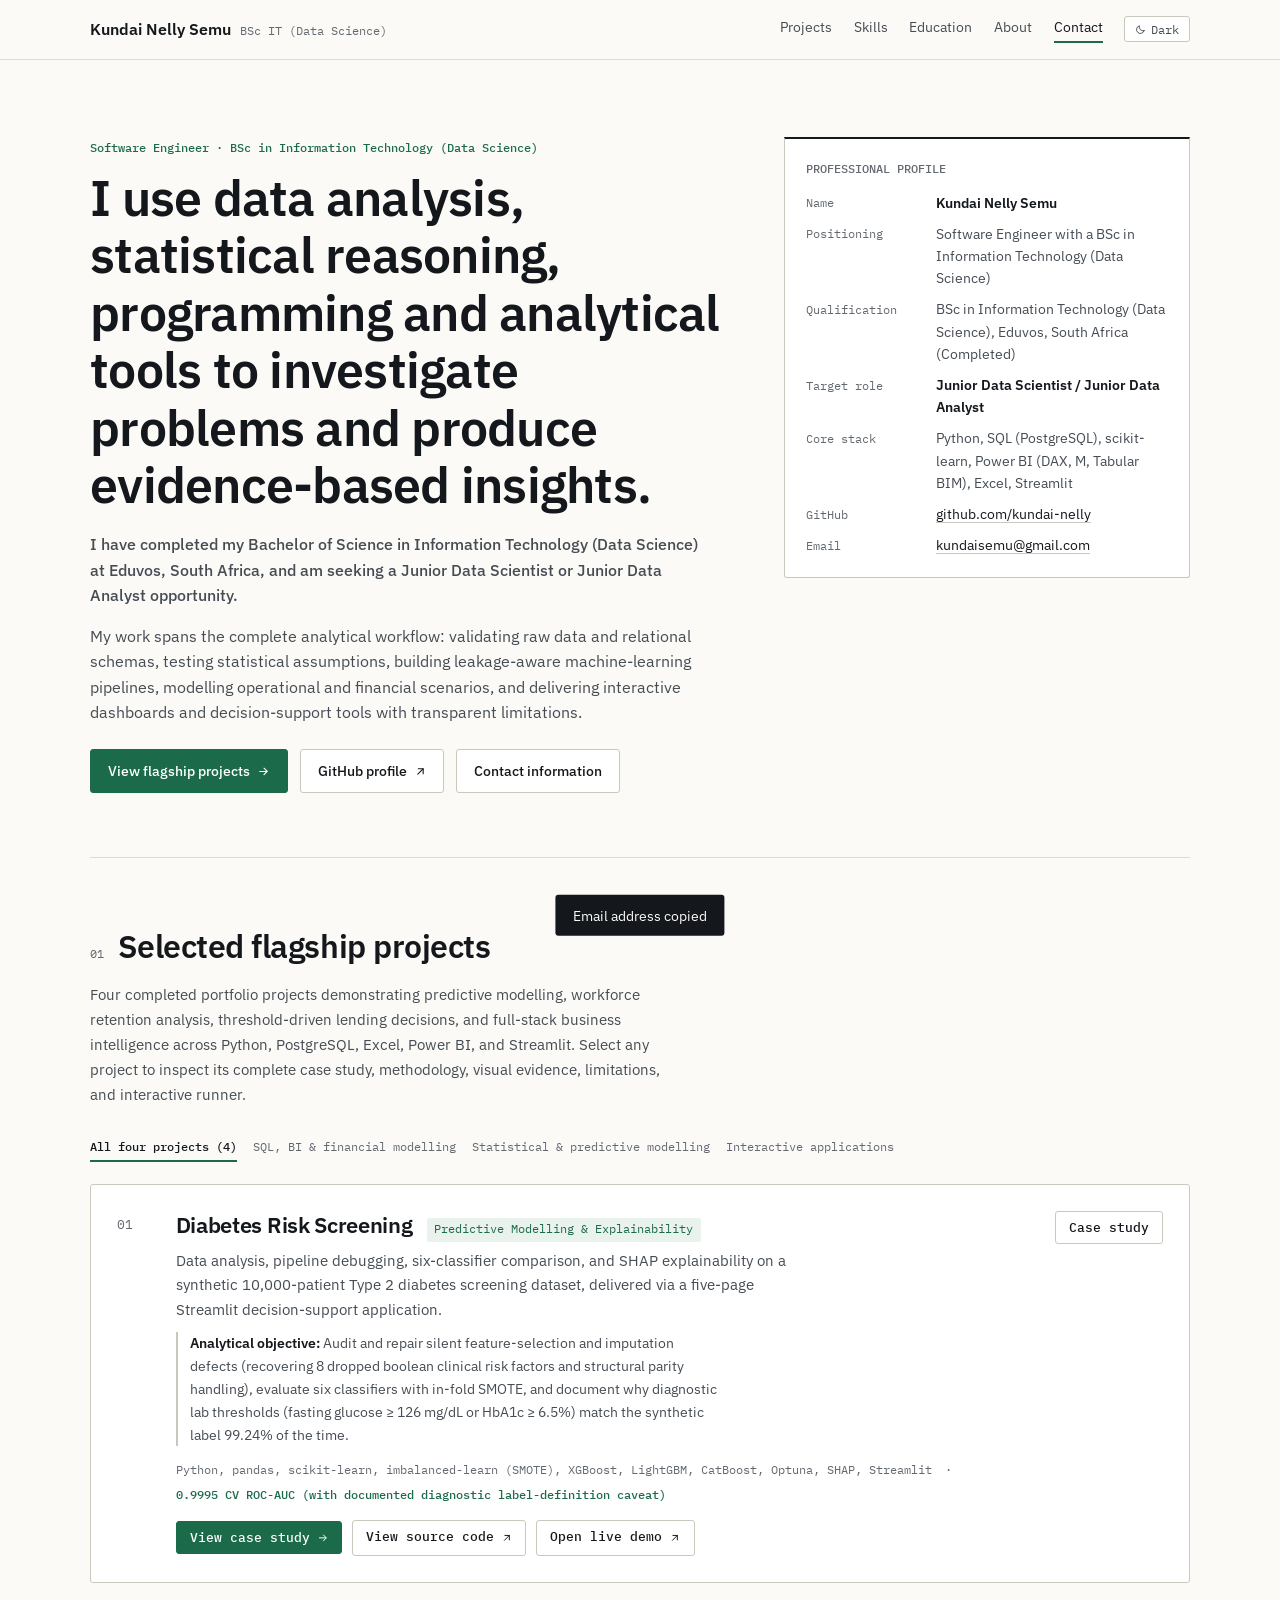
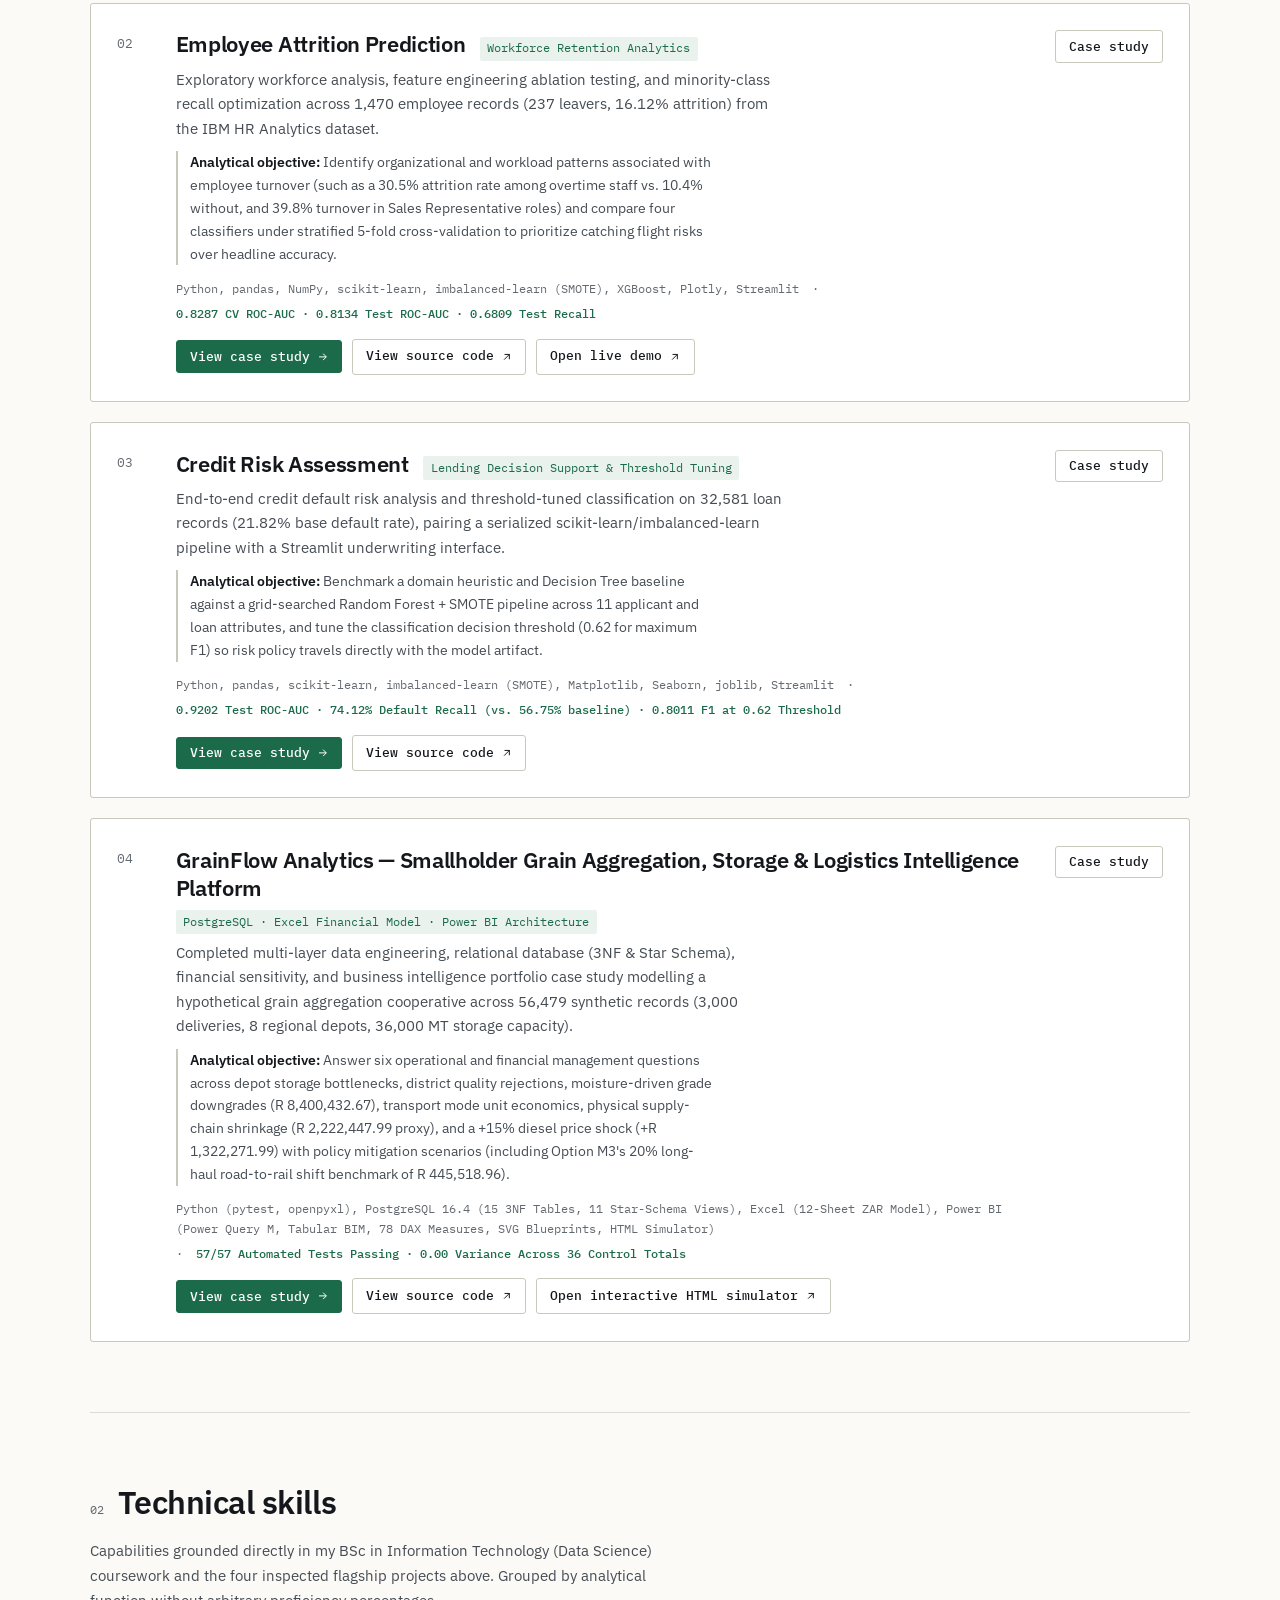
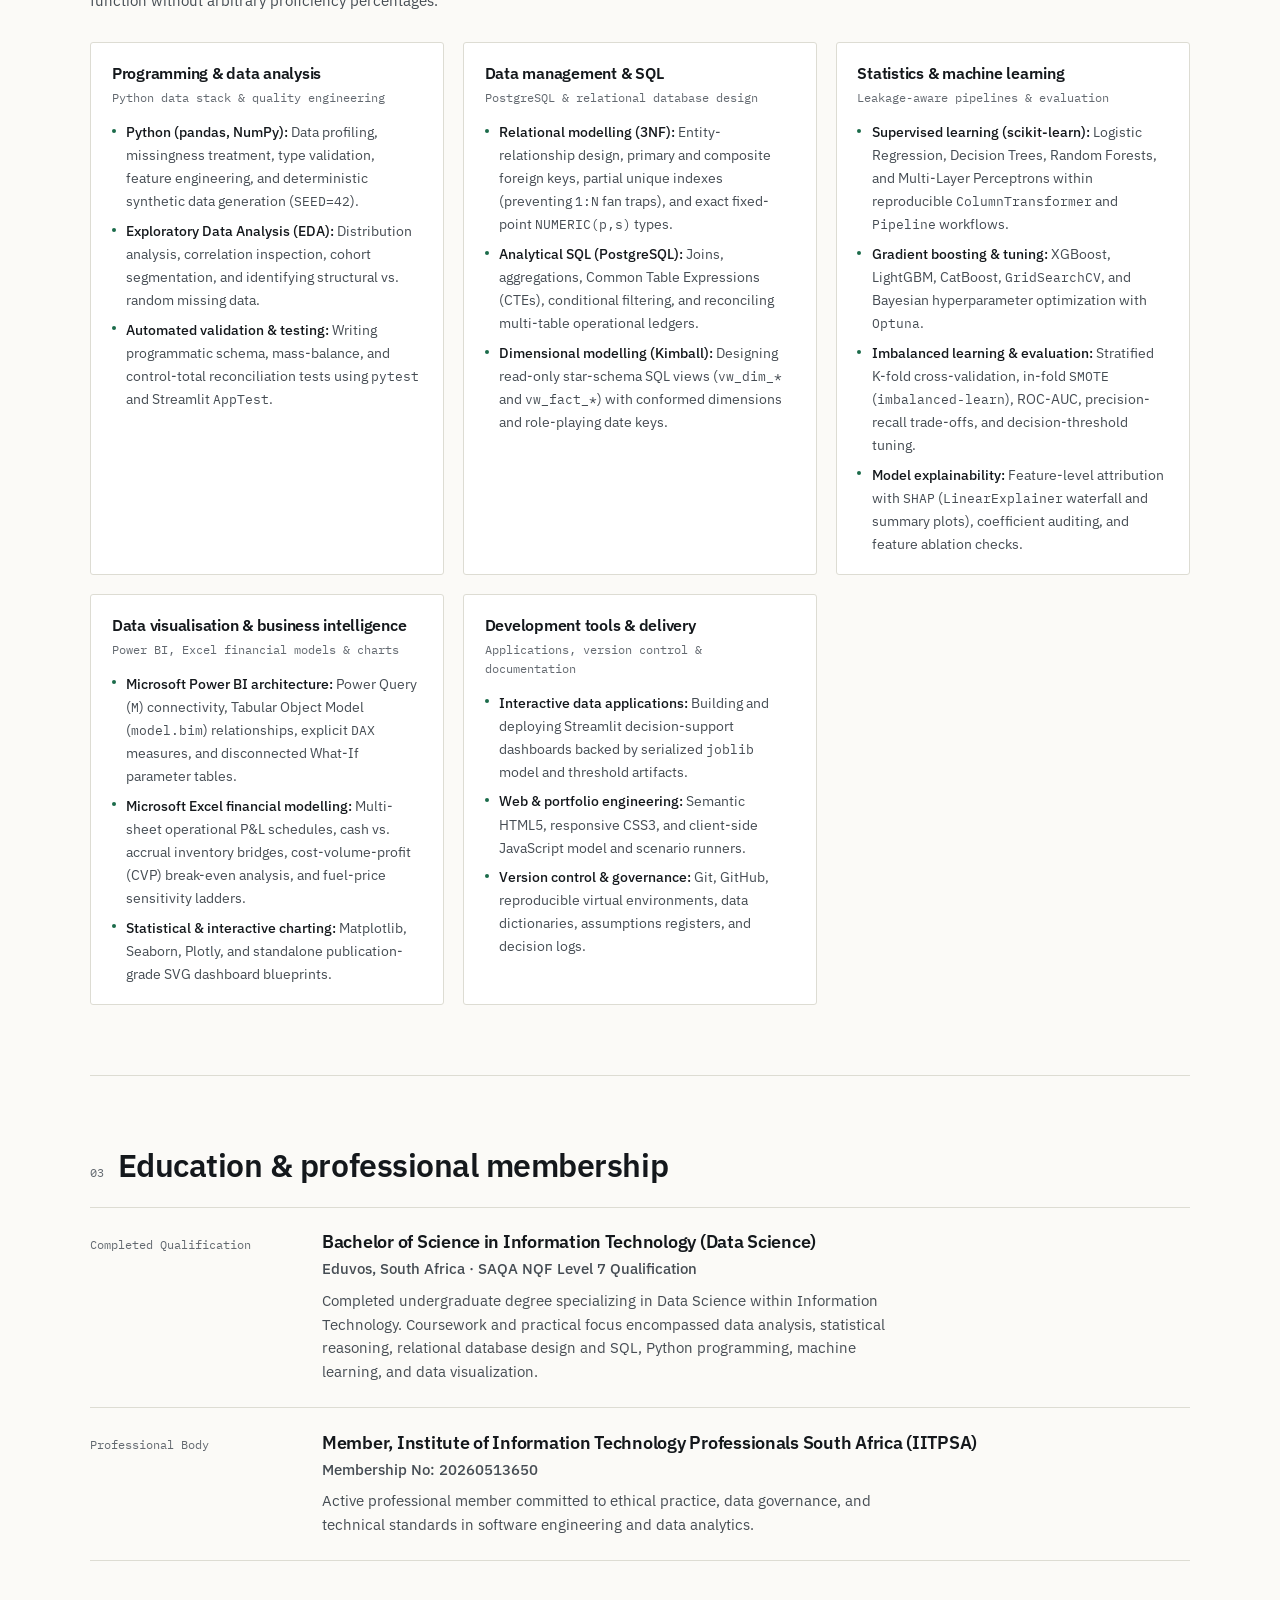
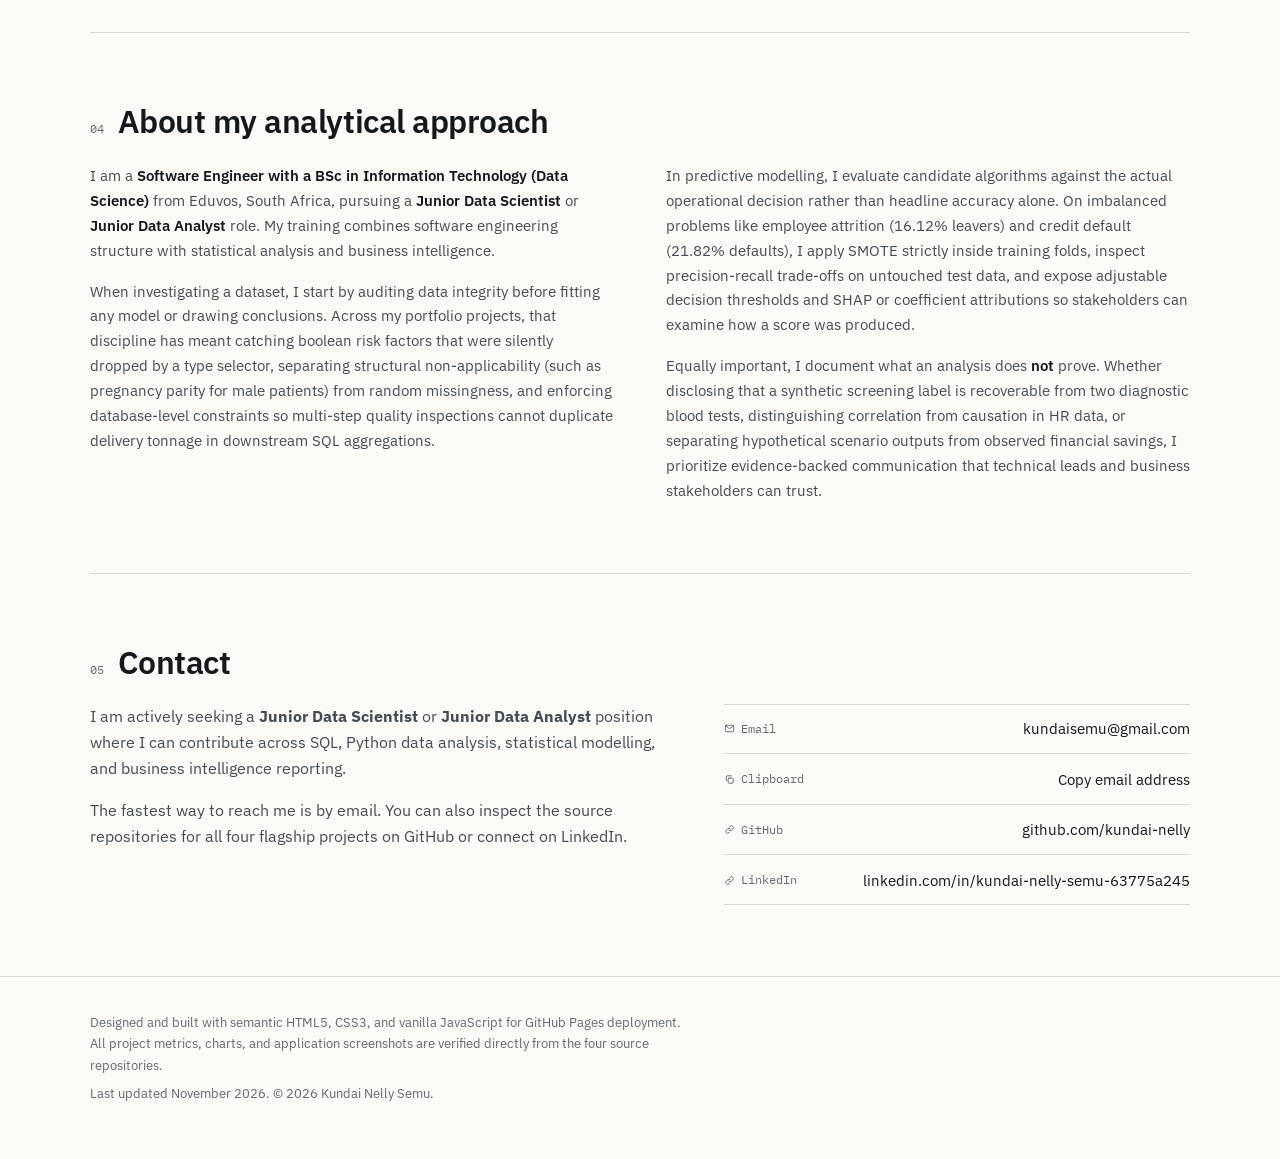
==== commit 06d98075: "Add SVG visualizations for Financial Performance and Fuel Sensitivity analysis in GrainFlow Analytic" ====
--- a/index.html
+++ b/index.html
@@ -3,36 +3,36 @@
 <head>
 <meta charset="UTF-8" />
 <meta name="viewport" content="width=device-width, initial-scale=1.0" />
-<title>Kundai Nelly Semu</title>
-<meta name="description" content="Kundai Nelly Semu, systems engineer and data analyst in Harare. Six data projects with the notebooks, the charts and the models you can run in the browser." />
-
-<!-- TODO before deploy: replace every https://kundaisemu.example with the real domain. -->
-<link rel="canonical" href="https://kundaisemu.example/" />
+<title>Kundai Nelly Semu — Software Engineer | BSc in Information Technology (Data Science)</title>
+<meta name="description" content="Data Science and Analytics portfolio of Kundai Nelly Semu, Software Engineer with a completed BSc in Information Technology (Data Science) from Eduvos, South Africa. Targeting Junior Data Scientist and Junior Data Analyst roles." />
+
+<link rel="canonical" href="https://kundai-nelly.github.io/portfolio/" />
 <meta property="og:type" content="website" />
-<meta property="og:url" content="https://kundaisemu.example/" />
-<meta property="og:title" content="Kundai Nelly Semu — data analysis and the infrastructure underneath it" />
-<meta property="og:description" content="Six data projects with the notebooks, the original charts, and models you can run in the browser. Harare, Zimbabwe." />
-<meta property="og:image" content="https://kundaisemu.example/share.png" />
+<meta property="og:url" content="https://kundai-nelly.github.io/portfolio/" />
+<meta property="og:title" content="Kundai Nelly Semu — Data Science &amp; Analytics Portfolio" />
+<meta property="og:description" content="Four flagship data science and analytics case studies: Diabetes Risk Screening, Employee Attrition Prediction, Credit Risk Assessment, and GrainFlow Analytics." />
 <meta name="twitter:card" content="summary_large_image" />
 <meta name="theme-color" content="#FBFAF7" media="(prefers-color-scheme: light)" />
 <meta name="theme-color" content="#14181C" media="(prefers-color-scheme: dark)" />
 
-<!-- Monogram favicon, drawn inline so there is no second request. -->
-<link rel="icon" href="data:image/svg+xml,%3Csvg xmlns='http://www.w3.org/2000/svg' viewBox='0 0 32 32'%3E%3Crect width='32' height='32' rx='6' fill='%231B6B4A'/%3E%3Ctext x='16' y='22' font-family='Georgia,serif' font-size='16' fill='%23FBFAF7' text-anchor='middle'%3EKS%3C/text%3E%3C/svg%3E" />
+<link rel="icon" href="data:image/svg+xml,%3Csvg xmlns='http://www.w3.org/2000/svg' viewBox='0 0 32 32'%3E%3Crect width='32' height='32' rx='5' fill='%231B6B4A'/%3E%3Ctext x='16' y='21.5' font-family='sans-serif' font-weight='600' font-size='14' fill='%23FBFAF7' text-anchor='middle'%3EKS%3C/text%3E%3C/svg%3E" />
 
 <link rel="preconnect" href="https://fonts.googleapis.com" />
 <link rel="preconnect" href="https://fonts.gstatic.com" crossorigin />
-<link href="https://fonts.googleapis.com/css2?family=Newsreader:opsz,wght@6..72,400;6..72,500;6..72,600&family=IBM+Plex+Mono:wght@400;500&family=IBM+Plex+Sans:wght@400;500;600&display=swap" rel="stylesheet" />
+<link href="https://fonts.googleapis.com/css2?family=IBM+Plex+Mono:wght@400;500;600&amp;family=IBM+Plex+Sans:wght@400;500;600&amp;display=swap" rel="stylesheet" />
 
 <link rel="stylesheet" href="assets/css/styles.css" />
 </head>
 
 <body>
 
-<!-- Icon sprite. One 24px grid, 2px stroke, round joins; referenced with <use>. -->
+<!-- SVG Icon Sprite (24px grid, 2px stroke, zero emojis) -->
 <svg width="0" height="0" aria-hidden="true" focusable="false" style="position:absolute">
   <symbol id="i-arrow-right" viewBox="0 0 24 24" fill="none" stroke="currentColor" stroke-width="2" stroke-linecap="round" stroke-linejoin="round">
     <path d="M5 12h13"/><path d="M13 6l6 6-6 6"/>
+  </symbol>
+  <symbol id="i-external" viewBox="0 0 24 24" fill="none" stroke="currentColor" stroke-width="2" stroke-linecap="round" stroke-linejoin="round">
+    <path d="M7 17L17 7"/><path d="M8 7h9v9"/>
   </symbol>
   <symbol id="i-chevron-left" viewBox="0 0 24 24" fill="none" stroke="currentColor" stroke-width="2" stroke-linecap="round" stroke-linejoin="round">
     <path d="M14.5 5.5L8 12l6.5 6.5"/>
@@ -68,20 +68,20 @@
   </symbol>
 </svg>
 
-<a class="skip" href="#home">Skip to content</a>
+<a class="skip" href="#home">Skip to main content</a>
 
 <header class="top" id="top">
   <div class="page top__in">
-    <a class="top__name" href="#home">Kundai Nelly Semu <span>Harare</span></a>
-    <nav>
-      <a href="#work">Work</a>
-      <a href="#about" class="opt">About</a>
-      <a href="#tools" class="opt">Tools</a>
-      <a href="#history">History</a>
+    <a class="top__name" href="#home">Kundai Nelly Semu <span>BSc IT (Data Science)</span></a>
+    <nav aria-label="Primary navigation">
+      <a href="#work">Projects</a>
+      <a href="#skills">Skills</a>
+      <a href="#education">Education</a>
+      <a href="#about">About</a>
       <a href="#contact">Contact</a>
-      <button class="themebtn" id="themeBtn">
+      <button class="themebtn" id="themeBtn" type="button">
         <svg class="i i--sm" aria-hidden="true"><use href="#i-moon" id="themeUse"></use></svg>
-        <span id="themeWord">dark</span>
+        <span id="themeWord">Dark</span>
       </button>
     </nav>
   </div>
@@ -89,321 +89,380 @@
 
 <main id="home">
 
-  <!-- ============================ INTRO ============================ -->
-  <section class="intro page">
+  <!-- ============================ A. HERO SECTION ============================ -->
+  <section class="intro page" aria-labelledby="heroHeading">
     <div class="intro__grid">
       <div>
-        <h1>I look after servers by day and pull apart <i>datasets</i> most evenings.</h1>
-        <p>
-          Systems engineer at Headington Technology Solutions, here in Harare. Before that I spent
-          eighteen months on the database side at Webapp Creative, writing SQL and keeping MySQL and
-          Postgres upright, which is where the interest in the data itself started.
+        <span class="intro__eyebrow">Software Engineer · BSc in Information Technology (Data Science)</span>
+        <h1 id="heroHeading">I use data analysis, statistical reasoning, programming and analytical tools to investigate problems and produce evidence-based insights.</h1>
+        <p class="intro__lead">
+          I have completed my Bachelor of Science in Information Technology (Data Science) at Eduvos, South Africa, and am seeking a Junior Data Scientist or Junior Data Analyst opportunity.
         </p>
         <p>
-          The six projects below are the result. They are public datasets, not client work, so I can
-          show everything: the notebooks, the charts as matplotlib drew them, and a working version of
-          each model you can drive yourself. Those last ones are approximations rather than the pickled
-          pipelines, and each panel states which numbers are fitted and which are calibrated.
-          <strong>Where a project has a problem I know about, I've written it into the page rather than
-          around it.</strong>
+          My work spans the complete analytical workflow: validating raw data and relational schemas, testing statistical assumptions, building leakage-aware machine-learning pipelines, modelling operational and financial scenarios, and delivering interactive dashboards and decision-support tools with transparent limitations.
         </p>
+        <div class="intro__actions">
+          <a class="btn btn--primary" href="#work">
+            View flagship projects
+            <svg class="i i--sm" aria-hidden="true"><use href="#i-arrow-right"></use></svg>
+          </a>
+          <a class="btn" href="https://github.com/kundai-nelly" target="_blank" rel="noopener noreferrer">
+            GitHub profile
+            <svg class="i i--sm" aria-hidden="true"><use href="#i-external"></use></svg>
+          </a>
+          <a class="btn" href="#contact">Contact information</a>
+        </div>
       </div>
 
-      <div class="card-facts">
+      <aside class="card-facts" aria-label="Professional summary">
+        <div class="card-facts__title">PROFESSIONAL PROFILE</div>
         <dl>
-          <dt>now</dt><dd>Systems Engineer, Headington Technology Solutions</dd>
-          <dt>before</dt><dd>Data Analyst, then DBA, at Webapp Creative</dd>
-          <dt>doing</dt><dd>Rebuilding the diabetes model without its leaky features</dd>
-          <dt>caught</dt><dd>My own form asks for a column the model drops. Written up in project 01</dd>
-          <dt>reading</dt><dd>Storytelling with Data, slowly</dd>
-          <dt>email</dt><dd><a href="mailto:kundaisemu@gmail.com">kundaisemu@gmail.com</a></dd>
-          <dt>code</dt><dd><a href="https://github.com/kundai-nelly">github.com/kundai-nelly</a></dd>
+          <dt>Name</dt>
+          <dd><strong>Kundai Nelly Semu</strong></dd>
+          <dt>Positioning</dt>
+          <dd>Software Engineer with a BSc in Information Technology (Data Science)</dd>
+          <dt>Qualification</dt>
+          <dd>BSc in Information Technology (Data Science), Eduvos, South Africa (Completed)</dd>
+          <dt>Target role</dt>
+          <dd><strong>Junior Data Scientist / Junior Data Analyst</strong></dd>
+          <dt>Core stack</dt>
+          <dd>Python, SQL (PostgreSQL), scikit-learn, Power BI (DAX, M, Tabular BIM), Excel, Streamlit</dd>
+          <dt>GitHub</dt>
+          <dd><a href="https://github.com/kundai-nelly" target="_blank" rel="noopener noreferrer">github.com/kundai-nelly</a></dd>
+          <dt>Email</dt>
+          <dd><a href="mailto:kundaisemu@gmail.com">kundaisemu@gmail.com</a></dd>
         </dl>
-      </div>
+      </aside>
     </div>
   </section>
 
-  <!-- ============================ WORK ============================ -->
-  <section class="sec page" id="work">
+  <!-- ============================ B. FEATURED PROJECTS ============================ -->
+  <section class="sec page" id="work" aria-labelledby="workHeading">
     <div class="sec__head">
       <span class="n">01</span>
-      <h2>Projects</h2>
+      <h2 id="workHeading">Selected flagship projects</h2>
     </div>
     <p class="sec__note">
-      Six of them, each taken from a raw CSV through to something you can click. Open any one for the
-      full write-up: the cleaning decisions, the charts, the model comparison, and a working copy of the
-      model with every feature it was trained on.
+      Four completed portfolio projects demonstrating predictive modelling, workforce retention analysis, threshold-driven lending decisions, and full-stack business intelligence across Python, PostgreSQL, Excel, Power BI, and Streamlit. Select any project to inspect its complete case study, methodology, visual evidence, limitations, and interactive runner.
     </p>
 
-    <div class="filterbar" id="filters">
-      <button class="on" data-f="all">all six</button>
-      <button data-f="ml">modelling</button>
-      <button data-f="analysis">analysis</button>
-      <button data-f="app">apps</button>
-    </div>
-
-    <div class="work" id="workList">
-
-      <article class="work__row" data-deep="d-diabetes" data-cat="ml app">
-        <div class="work__n">01</div>
-        <div class="work__main">
-          <h3>Diabetes risk screening</h3>
-          <p>
-            A screening model for type 2 diabetes on 10,000 African patient records. Re-running the
-            original's own feature-selection code found it had silently dropped 8 boolean risk factors
-            from every model — <code>pandas.bool</code> is neither <code>np.number</code> nor
-            <code>object</code>, so its column-selector just missed them.
-          </p>
-          <div class="work__meta">
-            <span>10,000 rows</span><span>·</span><span>Logistic Regression, SHAP</span><span>·</span>
-            <span>Optuna (fixed)</span><span>·</span><span><b>see the caveat</b></span>
-          </div>
-        </div>
-        <button class="work__go" data-deep="d-diabetes">open<svg class="i i--sm" aria-hidden="true"><use href="#i-arrow-right"></use></svg></button>
+    <div class="filterbar" id="filters" role="toolbar" aria-label="Filter projects by domain">
+      <button class="on" data-f="all" type="button">All four projects (4)</button>
+      <button data-f="bi" type="button">SQL, BI &amp; financial modelling</button>
+      <button data-f="ml" type="button">Statistical &amp; predictive modelling</button>
+      <button data-f="app" type="button">Interactive applications</button>
+    </div>
+
+    <div class="projects-grid" id="workList">
+
+      <!-- Project 01: Diabetes Risk Screening -->
+      <article class="pcard" data-cat="ml app">
+        <div class="pcard__n">01</div>
+        <div class="pcard__body">
+          <div class="pcard__head">
+            <h3>Diabetes Risk Screening</h3>
+            <span class="pcard__tag">Predictive Modelling &amp; Explainability</span>
+          </div>
+          <p class="pcard__desc">
+            Data analysis, pipeline debugging, six-classifier comparison, and SHAP explainability on a synthetic 10,000-patient Type 2 diabetes screening dataset, delivered via a five-page Streamlit decision-support application.
+          </p>
+          <p class="pcard__obj">
+            <strong>Analytical objective:</strong> Audit and repair silent feature-selection and imputation defects (recovering 8 dropped boolean clinical risk factors and structural parity handling), evaluate six classifiers with in-fold SMOTE, and document why diagnostic lab thresholds (fasting glucose &ge; 126 mg/dL or HbA1c &ge; 6.5%) match the synthetic label 99.24% of the time.
+          </p>
+          <div class="pcard__meta">
+            <span>Python, pandas, scikit-learn, imbalanced-learn (SMOTE), XGBoost, LightGBM, CatBoost, Optuna, SHAP, Streamlit</span>
+            <span>·</span>
+            <span><b>0.9995 CV ROC-AUC (with documented diagnostic label-definition caveat)</b></span>
+          </div>
+          <div class="pcard__links">
+            <button class="btn btn--primary btn--sm" data-deep="d-diabetes" type="button">
+              View case study
+              <svg class="i i--sm" aria-hidden="true"><use href="#i-arrow-right"></use></svg>
+            </button>
+            <a class="btn btn--sm" href="https://github.com/kundai-nelly/diabetes-risk-model" target="_blank" rel="noopener noreferrer">
+              View source code
+              <svg class="i i--sm" aria-hidden="true"><use href="#i-external"></use></svg>
+            </a>
+            <a class="btn btn--sm" href="https://diabetes-risk-model-npibg7jed4gpfc277mjpjs.streamlit.app/" target="_blank" rel="noopener noreferrer" title="Hosted on Streamlit Community Cloud; may take 30-60 seconds to wake if idle.">
+              Open live demo
+              <svg class="i i--sm" aria-hidden="true"><use href="#i-external"></use></svg>
+            </a>
+          </div>
+        </div>
+        <div class="pcard__action">
+          <button class="btn btn--sm" data-deep="d-diabetes" type="button">Case study</button>
+        </div>
       </article>
 
-      <article class="work__row" data-deep="d-attrition" data-cat="ml analysis app">
-        <div class="work__n">02</div>
-        <div class="work__main">
-          <h3>Employee attrition</h3>
-          <p>
-            IBM's HR dataset, 1,470 staff, 237 of whom left. The uploaded notebook's entire modeling section
-            never actually ran — two undefined variables, cascading <code>NameError</code>s to the last
-            cell — so this rebuilds the encode-to-evaluate pipeline from scratch and compares four
-            classifiers for real.
-          </p>
-          <div class="work__meta">
-            <span>1,470 rows</span><span>·</span><span>scikit-learn, imbalanced-learn</span><span>·</span>
-            <span><b>0.829 ROC-AUC</b></span><span>·</span><span>recall 0.68</span>
-          </div>
-        </div>
-        <button class="work__go" data-deep="d-attrition">open<svg class="i i--sm" aria-hidden="true"><use href="#i-arrow-right"></use></svg></button>
+      <!-- Project 02: Employee Attrition Prediction -->
+      <article class="pcard" data-cat="ml app">
+        <div class="pcard__n">02</div>
+        <div class="pcard__body">
+          <div class="pcard__head">
+            <h3>Employee Attrition Prediction</h3>
+            <span class="pcard__tag">Workforce Retention Analytics</span>
+          </div>
+          <p class="pcard__desc">
+            Exploratory workforce analysis, feature engineering ablation testing, and minority-class recall optimization across 1,470 employee records (237 leavers, 16.12% attrition) from the IBM HR Analytics dataset.
+          </p>
+          <p class="pcard__obj">
+            <strong>Analytical objective:</strong> Identify organizational and workload patterns associated with employee turnover (such as a 30.5% attrition rate among overtime staff vs. 10.4% without, and 39.8% turnover in Sales Representative roles) and compare four classifiers under stratified 5-fold cross-validation to prioritize catching flight risks over headline accuracy.
+          </p>
+          <div class="pcard__meta">
+            <span>Python, pandas, NumPy, scikit-learn, imbalanced-learn (SMOTE), XGBoost, Plotly, Streamlit</span>
+            <span>·</span>
+            <span><b>0.8287 CV ROC-AUC · 0.8134 Test ROC-AUC · 0.6809 Test Recall</b></span>
+          </div>
+          <div class="pcard__links">
+            <button class="btn btn--primary btn--sm" data-deep="d-attrition" type="button">
+              View case study
+              <svg class="i i--sm" aria-hidden="true"><use href="#i-arrow-right"></use></svg>
+            </button>
+            <a class="btn btn--sm" href="https://github.com/kundai-nelly/attrition-prediction-model" target="_blank" rel="noopener noreferrer">
+              View source code
+              <svg class="i i--sm" aria-hidden="true"><use href="#i-external"></use></svg>
+            </a>
+            <a class="btn btn--sm" href="https://attrition-prediction-model-qt44rggygstz7w64ciuape.streamlit.app/" target="_blank" rel="noopener noreferrer" title="Hosted on Streamlit Community Cloud; may take 30-60 seconds to wake if idle.">
+              Open live demo
+              <svg class="i i--sm" aria-hidden="true"><use href="#i-external"></use></svg>
+            </a>
+          </div>
+        </div>
+        <div class="pcard__action">
+          <button class="btn btn--sm" data-deep="d-attrition" type="button">Case study</button>
+        </div>
       </article>
 
-      <article class="work__row" data-deep="d-churn" data-cat="analysis ml">
-        <div class="work__n">03</div>
-        <div class="work__main">
-          <h3>Telecom churn</h3>
-          <p>
-            7,032 customers after cleaning. The original's encoding loop was guarded by a dtype check that's
-            false on every modern pandas string column, so it silently never ran — the model had been fit
-            on raw strings without an error in sight. Fixed, then given a real retention play, not just a
-            leaderboard score.
-          </p>
-          <div class="work__meta">
-            <span>7,032 rows</span><span>·</span><span>pandas, SciPy</span><span>·</span>
-            <span>logistic regression (balanced)</span><span>·</span><span><b>26.6% churn</b></span>
-          </div>
-        </div>
-        <button class="work__go" data-deep="d-churn">open<svg class="i i--sm" aria-hidden="true"><use href="#i-arrow-right"></use></svg></button>
+      <!-- Project 03: Credit Risk Assessment -->
+      <article class="pcard" data-cat="ml app">
+        <div class="pcard__n">03</div>
+        <div class="pcard__body">
+          <div class="pcard__head">
+            <h3>Credit Risk Assessment</h3>
+            <span class="pcard__tag">Lending Decision Support &amp; Threshold Tuning</span>
+          </div>
+          <p class="pcard__desc">
+            End-to-end credit default risk analysis and threshold-tuned classification on 32,581 loan records (21.82% base default rate), pairing a serialized scikit-learn/imbalanced-learn pipeline with a Streamlit underwriting interface.
+          </p>
+          <p class="pcard__obj">
+            <strong>Analytical objective:</strong> Benchmark a domain heuristic and Decision Tree baseline against a grid-searched Random Forest + SMOTE pipeline across 11 applicant and loan attributes, and tune the classification decision threshold (0.62 for maximum F1) so risk policy travels directly with the model artifact.
+          </p>
+          <div class="pcard__meta">
+            <span>Python, pandas, scikit-learn, imbalanced-learn (SMOTE), Matplotlib, Seaborn, joblib, Streamlit</span>
+            <span>·</span>
+            <span><b>0.9202 Test ROC-AUC · 74.12% Default Recall (vs. 56.75% baseline) · 0.8011 F1 at 0.62 Threshold</b></span>
+          </div>
+          <div class="pcard__links">
+            <button class="btn btn--primary btn--sm" data-deep="d-credit" type="button">
+              View case study
+              <svg class="i i--sm" aria-hidden="true"><use href="#i-arrow-right"></use></svg>
+            </button>
+            <a class="btn btn--sm" href="https://github.com/kundai-nelly/credit_risk_assessment_analysis_project" target="_blank" rel="noopener noreferrer">
+              View source code
+              <svg class="i i--sm" aria-hidden="true"><use href="#i-external"></use></svg>
+            </a>
+          </div>
+        </div>
+        <div class="pcard__action">
+          <button class="btn btn--sm" data-deep="d-credit" type="button">Case study</button>
+        </div>
       </article>
 
-      <article class="work__row" data-deep="d-credit" data-cat="ml app">
-        <div class="work__n">04</div>
-        <div class="work__main">
-          <h3>Credit risk decisions</h3>
-          <p>
-            A loan officer wants a yes or a no, not a probability. The pickle here carries its decision
-            threshold alongside the pipeline, so risk appetite is a setting rather than a code change.
-          </p>
-          <div class="work__meta">
-            <span>11 inputs</span><span>·</span><span>sklearn Pipeline</span><span>·</span>
-            <span>Streamlit</span><span>·</span><span><b>threshold is live below</b></span>
-          </div>
-        </div>
-        <button class="work__go" data-deep="d-credit">open<svg class="i i--sm" aria-hidden="true"><use href="#i-arrow-right"></use></svg></button>
+      <!-- Project 04: GrainFlow Analytics -->
+      <article class="pcard" data-cat="bi app">
+        <div class="pcard__n">04</div>
+        <div class="pcard__body">
+          <div class="pcard__head">
+            <h3>GrainFlow Analytics — Smallholder Grain Aggregation, Storage &amp; Logistics Intelligence Platform</h3>
+            <span class="pcard__tag">PostgreSQL · Excel Financial Model · Power BI Architecture</span>
+          </div>
+          <p class="pcard__desc">
+            Completed multi-layer data engineering, relational database (3NF &amp; Star Schema), financial sensitivity, and business intelligence portfolio case study modelling a hypothetical grain aggregation cooperative across 56,479 synthetic records (3,000 deliveries, 8 regional depots, 36,000 MT storage capacity).
+          </p>
+          <p class="pcard__obj">
+            <strong>Analytical objective:</strong> Answer six operational and financial management questions across depot storage bottlenecks, district quality rejections, moisture-driven grade downgrades (R 8,400,432.67), transport mode unit economics, physical supply-chain shrinkage (R 2,222,447.99 proxy), and a +15% diesel price shock (+R 1,322,271.99) with policy mitigation scenarios (including Option M3's 20% long-haul road-to-rail shift benchmark of R 445,518.96).
+          </p>
+          <div class="pcard__meta">
+            <span>Python (pytest, openpyxl), PostgreSQL 16.4 (15 3NF Tables, 11 Star-Schema Views), Excel (12-Sheet ZAR Model), Power BI (Power Query M, Tabular BIM, 78 DAX Measures, SVG Blueprints, HTML Simulator)</span>
+            <span>·</span>
+            <span><b>57/57 Automated Tests Passing · 0.00 Variance Across 36 Control Totals</b></span>
+          </div>
+          <div class="pcard__links">
+            <button class="btn btn--primary btn--sm" data-deep="d-grainflow" type="button">
+              View case study
+              <svg class="i i--sm" aria-hidden="true"><use href="#i-arrow-right"></use></svg>
+            </button>
+            <a class="btn btn--sm" href="https://github.com/kundai-nelly/grainflow-analytics" target="_blank" rel="noopener noreferrer">
+              View source code
+              <svg class="i i--sm" aria-hidden="true"><use href="#i-external"></use></svg>
+            </a>
+            <a class="btn btn--sm" href="assets/images/projects/grainflow-analytics/grainflow_dashboard.html" target="_blank" rel="noopener noreferrer">
+              Open interactive HTML simulator
+              <svg class="i i--sm" aria-hidden="true"><use href="#i-external"></use></svg>
+            </a>
+          </div>
+        </div>
+        <div class="pcard__action">
+          <button class="btn btn--sm" data-deep="d-grainflow" type="button">Case study</button>
+        </div>
       </article>
 
-      <article class="work__row" data-deep="d-housing" data-cat="ml analysis">
-        <div class="work__n">05</div>
-        <div class="work__main">
-          <h3>House price prediction</h3>
-          <p>
-            4,600 Seattle-area sales. One of two source notebooks had a model comparison that never ran —
-            the evaluation lines sat one indent outside the loop — and an outlier filter that deleted every
-            waterfront property in the data. Both fixed; a regularized linear model ends up beating every
-            tree model it's compared against.
-          </p>
-          <div class="work__meta">
-            <span>4,600 → 3,692 rows</span><span>·</span><span>Ridge Regression</span><span>·</span>
-            <span><b>R² 0.737</b></span><span>·</span><span>test RMSE $107,849</span>
-          </div>
-        </div>
-        <button class="work__go" data-deep="d-housing">open<svg class="i i--sm" aria-hidden="true"><use href="#i-arrow-right"></use></svg></button>
-      </article>
-
-      <article class="work__row" data-deep="d-calendar" data-cat="app">
-        <div class="work__n">06</div>
-        <div class="work__main">
-          <h3>Event calendar</h3>
-          <p>
-            Small, and here for a reason. I built it twice: once in the terminal to get the storage and
-            validation right, then again in Streamlit once the logic held. Same order I'd want between a
-            scheduled job and the dashboard on top of it.
-          </p>
-          <div class="work__meta">
-            <span>Python</span><span>·</span><span>Streamlit, Plotly</span><span>·</span>
-            <span>JSON store</span><span>·</span><span>CSV export</span>
-          </div>
-        </div>
-        <button class="work__go" data-deep="d-calendar">open<svg class="i i--sm" aria-hidden="true"><use href="#i-arrow-right"></use></svg></button>
-      </article>
-
     </div>
   </section>
 
-  <!-- ============================ ABOUT ============================ -->
-  <section class="sec page" id="about">
+  <!-- ============================ C. TECHNICAL SKILLS ============================ -->
+  <section class="sec page" id="skills" aria-labelledby="skillsHeading">
     <div class="sec__head">
       <span class="n">02</span>
-      <h2>How I work</h2>
+      <h2 id="skillsHeading">Technical skills</h2>
+    </div>
+    <p class="sec__note">
+      Capabilities grounded directly in my BSc in Information Technology (Data Science) coursework and the four inspected flagship projects above. Grouped by analytical function without arbitrary proficiency percentages.
+    </p>
+
+    <div class="skills-grid">
+      <div class="skill-box">
+        <h3>Programming &amp; data analysis</h3>
+        <span class="skill-box__sub">Python data stack &amp; quality engineering</span>
+        <ul>
+          <li><strong>Python (pandas, NumPy):</strong> Data profiling, missingness treatment, type validation, feature engineering, and deterministic synthetic data generation (<code>SEED=42</code>).</li>
+          <li><strong>Exploratory Data Analysis (EDA):</strong> Distribution analysis, correlation inspection, cohort segmentation, and identifying structural vs. random missing data.</li>
+          <li><strong>Automated validation &amp; testing:</strong> Writing programmatic schema, mass-balance, and control-total reconciliation tests using <code>pytest</code> and Streamlit <code>AppTest</code>.</li>
+        </ul>
+      </div>
+
+      <div class="skill-box">
+        <h3>Data management &amp; SQL</h3>
+        <span class="skill-box__sub">PostgreSQL &amp; relational database design</span>
+        <ul>
+          <li><strong>Relational modelling (3NF):</strong> Entity-relationship design, primary and composite foreign keys, partial unique indexes (preventing <code>1:N</code> fan traps), and exact fixed-point <code>NUMERIC(p,s)</code> types.</li>
+          <li><strong>Analytical SQL (PostgreSQL):</strong> Joins, aggregations, Common Table Expressions (CTEs), conditional filtering, and reconciling multi-table operational ledgers.</li>
+          <li><strong>Dimensional modelling (Kimball):</strong> Designing read-only star-schema SQL views (<code>vw_dim_*</code> and <code>vw_fact_*</code>) with conformed dimensions and role-playing date keys.</li>
+        </ul>
+      </div>
+
+      <div class="skill-box">
+        <h3>Statistics &amp; machine learning</h3>
+        <span class="skill-box__sub">Leakage-aware pipelines &amp; evaluation</span>
+        <ul>
+          <li><strong>Supervised learning (scikit-learn):</strong> Logistic Regression, Decision Trees, Random Forests, and Multi-Layer Perceptrons within reproducible <code>ColumnTransformer</code> and <code>Pipeline</code> workflows.</li>
+          <li><strong>Gradient boosting &amp; tuning:</strong> XGBoost, LightGBM, CatBoost, <code>GridSearchCV</code>, and Bayesian hyperparameter optimization with <code>Optuna</code>.</li>
+          <li><strong>Imbalanced learning &amp; evaluation:</strong> Stratified K-fold cross-validation, in-fold <code>SMOTE</code> (<code>imbalanced-learn</code>), ROC-AUC, precision-recall trade-offs, and decision-threshold tuning.</li>
+          <li><strong>Model explainability:</strong> Feature-level attribution with <code>SHAP</code> (<code>LinearExplainer</code> waterfall and summary plots), coefficient auditing, and feature ablation checks.</li>
+        </ul>
+      </div>
+
+      <div class="skill-box">
+        <h3>Data visualisation &amp; business intelligence</h3>
+        <span class="skill-box__sub">Power BI, Excel financial models &amp; charts</span>
+        <ul>
+          <li><strong>Microsoft Power BI architecture:</strong> Power Query (<code>M</code>) connectivity, Tabular Object Model (<code>model.bim</code>) relationships, explicit <code>DAX</code> measures, and disconnected What-If parameter tables.</li>
+          <li><strong>Microsoft Excel financial modelling:</strong> Multi-sheet operational P&amp;L schedules, cash vs. accrual inventory bridges, cost-volume-profit (CVP) break-even analysis, and fuel-price sensitivity ladders.</li>
+          <li><strong>Statistical &amp; interactive charting:</strong> Matplotlib, Seaborn, Plotly, and standalone publication-grade SVG dashboard blueprints.</li>
+        </ul>
+      </div>
+
+      <div class="skill-box">
+        <h3>Development tools &amp; delivery</h3>
+        <span class="skill-box__sub">Applications, version control &amp; documentation</span>
+        <ul>
+          <li><strong>Interactive data applications:</strong> Building and deploying Streamlit decision-support dashboards backed by serialized <code>joblib</code> model and threshold artifacts.</li>
+          <li><strong>Web &amp; portfolio engineering:</strong> Semantic HTML5, responsive CSS3, and client-side JavaScript model and scenario runners.</li>
+          <li><strong>Version control &amp; governance:</strong> Git, GitHub, reproducible virtual environments, data dictionaries, assumptions registers, and decision logs.</li>
+        </ul>
+      </div>
+    </div>
+  </section>
+
+  <!-- ============================ D. EDUCATION ============================ -->
+  <section class="sec page" id="education" aria-labelledby="eduHeading">
+    <div class="sec__head">
+      <span class="n">03</span>
+      <h2 id="eduHeading">Education &amp; professional membership</h2>
+    </div>
+
+    <div class="edu-list">
+      <div class="edu-item">
+        <div class="edu__meta">Completed Qualification</div>
+        <div class="edu__body">
+          <h3>Bachelor of Science in Information Technology (Data Science)</h3>
+          <p class="edu__inst">Eduvos, South Africa · SAQA NQF Level 7 Qualification</p>
+          <p class="edu__desc">
+            Completed undergraduate degree specializing in Data Science within Information Technology. Coursework and practical focus encompassed data analysis, statistical reasoning, relational database design and SQL, Python programming, machine learning, and data visualization.
+          </p>
+        </div>
+      </div>
+
+      <div class="edu-item">
+        <div class="edu__meta">Professional Body</div>
+        <div class="edu__body">
+          <h3>Member, Institute of Information Technology Professionals South Africa (IITPSA)</h3>
+          <p class="edu__inst">Membership No: 20260513650</p>
+          <p class="edu__desc">
+            Active professional member committed to ethical practice, data governance, and technical standards in software engineering and data analytics.
+          </p>
+        </div>
+      </div>
+    </div>
+  </section>
+
+  <!-- ============================ E. ABOUT SECTION ============================ -->
+  <section class="sec page" id="about" aria-labelledby="aboutHeading">
+    <div class="sec__head">
+      <span class="n">04</span>
+      <h2 id="aboutHeading">About my analytical approach</h2>
     </div>
     <div class="cols">
       <div>
         <p>
-          I came at this from underneath. Two years of administering MySQL and Postgres, tuning queries
-          that had been written in a hurry, and testing restores nobody had tested. That leaves you
-          suspicious of clean-looking data, because you have seen where it comes from.
+          I am a <strong>Software Engineer with a BSc in Information Technology (Data Science)</strong> from Eduvos, South Africa, pursuing a <strong>Junior Data Scientist</strong> or <strong>Junior Data Analyst</strong> role. My training combines software engineering structure with statistical analysis and business intelligence.
         </p>
         <p>
-          So the first thing I do with a new dataset is look for the columns that shouldn't be there. On
-          the diabetes project that took the frame from forty columns to twenty-three and dropped the
-          model from a suspicious 1.000 AUC to something a clinician could argue with. It is the least
-          glamorous part of the work and it decides everything downstream.
+          When investigating a dataset, I start by auditing data integrity before fitting any model or drawing conclusions. Across my portfolio projects, that discipline has meant catching boolean risk factors that were silently dropped by a type selector, separating structural non-applicability (such as pregnancy parity for male patients) from random missingness, and enforcing database-level constraints so multi-step quality inspections cannot duplicate delivery tonnage in downstream SQL aggregations.
         </p>
       </div>
       <div>
         <p>
-          After that I check that a difference is real before I let it become a feature. Chi-square and
-          t-tests are cheap, and they stop you engineering something from noise. Then I read recall on
-          the small class rather than the headline accuracy, because 84% accuracy on a dataset where 84%
-          of people stay is not a model, it is a shrug.
+          In predictive modelling, I evaluate candidate algorithms against the actual operational decision rather than headline accuracy alone. On imbalanced problems like employee attrition (16.12% leavers) and credit default (21.82% defaults), I apply SMOTE strictly inside training folds, inspect precision-recall trade-offs on untouched test data, and expose adjustable decision thresholds and SHAP or coefficient attributions so stakeholders can examine how a score was produced.
         </p>
         <p>
-          Everything ends up behind an interface. Four of these six are Streamlit apps because a model
-          that only runs in my notebook is not finished, and because the argument you have with a
-          stakeholder is much shorter when they can move the sliders themselves.
+          Equally important, I document what an analysis does <strong>not</strong> prove. Whether disclosing that a synthetic screening label is recoverable from two diagnostic blood tests, distinguishing correlation from causation in HR data, or separating hypothetical scenario outputs from observed financial savings, I prioritize evidence-backed communication that technical leads and business stakeholders can trust.
         </p>
       </div>
     </div>
   </section>
 
-  <!-- ============================ TOOLS ============================ -->
-  <section class="sec page" id="tools">
-    <div class="sec__head">
-      <span class="n">03</span>
-      <h2>Tools</h2>
-    </div>
-    <p class="sec__note">
-      What I reach for, and where it was last used in anger. No percentages; I've never been able to
-      justify what 82% of PowerShell would mean.
-    </p>
-
-    <table class="kit">
-      <thead>
-        <tr><th>Tool</th><th>What for</th><th>Last used on</th></tr>
-      </thead>
-      <tbody>
-        <tr><td>Python, pandas, NumPy</td><td>Cleaning, feature work, everything before the model</td><td class="where">All six projects</td></tr>
-        <tr><td>scikit-learn</td><td>Pipelines, grid search, stratified CV, the metrics that matter</td><td class="where">Attrition, churn, housing</td></tr>
-        <tr><td>XGBoost, LightGBM, CatBoost</td><td>Gradient boosting when the linear model isn't enough</td><td class="where">Diabetes, house prices</td></tr>
-        <tr><td>imbalanced-learn, SMOTE</td><td>Resampling inside the pipeline so it never touches validation</td><td class="where">Diabetes</td></tr>
-        <tr><td>SciPy</td><td>Chi-square and t-tests before anything becomes a feature</td><td class="where">Attrition, churn</td></tr>
-        <tr><td>SHAP, partial dependence</td><td>Explaining a prediction to someone who didn't build it</td><td class="where">Diabetes, attrition</td></tr>
-        <tr><td>Streamlit</td><td>Turning a notebook into something a colleague can open</td><td class="where">Four of the six</td></tr>
-        <tr><td>Tableau, Power BI</td><td>Recurring reporting for people who live in dashboards</td><td class="where">Webapp Creative, 2024</td></tr>
-        <tr><td>SQL — MySQL, PostgreSQL</td><td>Joins, CTEs, window functions, and reading a query plan</td><td class="where">Daily, 2023–2024</td></tr>
-        <tr><td>AWS RDS</td><td>Managed instances, parameter groups, backup and restore drills</td><td class="where">Webapp Creative</td></tr>
-        <tr><td>PowerShell</td><td>Automating the Windows admin work I'd otherwise repeat</td><td class="where">This morning</td></tr>
-        <tr><td>Linux, Windows Server</td><td>The boxes everything above actually runs on</td><td class="where">Current role</td></tr>
-      </tbody>
-    </table>
-  </section>
-
-  <!-- ============================ HISTORY ============================ -->
-  <section class="sec page" id="history">
-    <div class="sec__head">
-      <span class="n">04</span>
-      <h2>Where I've worked</h2>
-    </div>
-
-    <div class="job">
-      <div class="job__when">Jan 2025 — now</div>
-      <div>
-        <h3>Systems Engineer</h3>
-        <p class="org">Headington Technology Solutions, Harare</p>
-        <p>
-          Windows and Linux servers across a handful of client environments, network configuration, and
-          faults that arrive without a description. I automate what recurs in PowerShell, which is how
-          most of my scripting practice happens now.
-        </p>
-      </div>
-    </div>
-
-    <div class="job">
-      <div class="job__when">Jun 2024 — Dec 2024</div>
-      <div>
-        <h3>Junior Data Analyst</h3>
-        <p class="org">Webapp Creative</p>
-        <p>
-          SQL for the business reporting, then Python to stop rebuilding the same reports by hand every
-          Monday. Built the Tableau and Power BI dashboards the team used week to week, and prepared the
-          datasets behind A/B test readouts.
-        </p>
-      </div>
-    </div>
-
-    <div class="job">
-      <div class="job__when">Jan 2023 — May 2024</div>
-      <div>
-        <h3>Junior Database Administrator</h3>
-        <p class="org">Webapp Creative</p>
-        <p>
-          MySQL and PostgreSQL in production. Query optimisation where the application was waiting, and
-          backups that were actually restored on a schedule rather than assumed to work.
-        </p>
-      </div>
-    </div>
-  </section>
-
-  <!-- ============================ CONTACT ============================ -->
-  <section class="sec page" id="contact">
+  <!-- ============================ F. CONTACT SECTION ============================ -->
+  <section class="sec page" id="contact" aria-labelledby="contactHeading">
     <div class="sec__head">
       <span class="n">05</span>
-      <h2>Get in touch</h2>
+      <h2 id="contactHeading">Contact</h2>
     </div>
     <div class="contact__grid">
       <div>
         <p class="dim measure">
-          I'm looking for data analyst or data scientist work, and I'll consider systems roles with a
-          data component. Freelance modelling and dashboard work too. Harare-based, happy to work
-          remotely for teams elsewhere.
+          I am actively seeking a <strong>Junior Data Scientist</strong> or <strong>Junior Data Analyst</strong> position where I can contribute across SQL, Python data analysis, statistical modelling, and business intelligence reporting.
         </p>
         <p class="dim measure">
-          If you want to talk about anything on this page, the fastest route is email. I answer within
-          a day.
+          The fastest way to reach me is by email. You can also inspect the source repositories for all four flagship projects on GitHub or connect on LinkedIn.
         </p>
       </div>
       <div class="lines">
-        <a href="mailto:kundaisemu@gmail.com?subject=Hello">
-          <span><svg class="i i--sm" aria-hidden="true"><use href="#i-mail"></use></svg> email</span>
+        <a href="mailto:kundaisemu@gmail.com?subject=Junior%20Data%20Scientist%20/%20Data%20Analyst%20Opportunity">
+          <span><svg class="i i--sm" aria-hidden="true"><use href="#i-mail"></use></svg> Email</span>
           kundaisemu@gmail.com
         </a>
         <button type="button" id="copyBtn">
-          <span><svg class="i i--sm" aria-hidden="true"><use href="#i-copy"></use></svg> copy</span>
-          copy the address
+          <span><svg class="i i--sm" aria-hidden="true"><use href="#i-copy"></use></svg> Clipboard</span>
+          Copy email address
         </button>
-        <a href="https://www.linkedin.com/in/kundai-nelly-semu-63775a245">
-          <span><svg class="i i--sm" aria-hidden="true"><use href="#i-link"></use></svg> linkedin</span>
-          /in/kundai-nelly-semu-63775a245
+        <a href="https://github.com/kundai-nelly" target="_blank" rel="noopener noreferrer">
+          <span><svg class="i i--sm" aria-hidden="true"><use href="#i-link"></use></svg> GitHub</span>
+          github.com/kundai-nelly
         </a>
-        <a href="https://github.com/kundai-nelly">
-          <span><svg class="i i--sm" aria-hidden="true"><use href="#i-link"></use></svg> github</span>
-          /kundai-nelly
-        </a>
-        <a href="Kundai_Nelly_Semu_CV.docx" download>
-          <span><svg class="i i--sm" aria-hidden="true"><use href="#i-arrow-right"></use></svg> cv</span>
-          Résumé, DOCX
+        <a href="https://www.linkedin.com/in/kundai-nelly-semu-63775a245/" target="_blank" rel="noopener noreferrer">
+          <span><svg class="i i--sm" aria-hidden="true"><use href="#i-link"></use></svg> LinkedIn</span>
+          linkedin.com/in/kundai-nelly-semu-63775a245
         </a>
       </div>
     </div>
@@ -414,652 +473,702 @@
 <footer class="colophon">
   <div class="page">
     <p>
-      Built by hand as a single HTML file, no framework and no build step. Set in Newsreader and IBM
-      Plex. The charts inside each project are the original matplotlib and seaborn output from the
-      notebooks, not redrawn.
+      Designed and built with semantic HTML5, CSS3, and vanilla JavaScript for GitHub Pages deployment. All project metrics, charts, and application screenshots are verified directly from the four source repositories.
     </p>
     <p>
-      Last updated <span id="updated"></span>. © <span id="yr"></span> Kundai Nelly Semu.
+      Last updated <span id="updated">November 2026</span>. &copy; <span id="yr">2026</span> Kundai Nelly Semu.
     </p>
   </div>
 </footer>
 
-<div class="toast" id="toast" role="status" aria-live="polite">Copied</div>
+<div class="toast" id="toast" role="status" aria-live="polite">Email address copied</div>
 
 <!-- ================================================================
-     DEEP DIVES
+     7.2 DETAILED PROJECT CASE STUDIES (MODAL SHEET)
      ================================================================ -->
 <div class="veil" id="veil" role="presentation" aria-hidden="true">
   <div class="sheet" role="dialog" aria-modal="true" aria-labelledby="sheetLabel" id="sheet">
 
     <div class="sheet__nav">
-      <span class="t" id="sheetLabel">Project</span>
-      <button id="prevBtn" aria-label="Previous project" title="Previous project">
+      <span class="t" id="sheetLabel">Case Study</span>
+      <button id="prevBtn" type="button" aria-label="Previous project case study" title="Previous project">
         <svg class="i" aria-hidden="true"><use href="#i-chevron-left"></use></svg>
       </button>
-      <button id="nextBtn" aria-label="Next project" title="Next project">
+      <button id="nextBtn" type="button" aria-label="Next project case study" title="Next project">
         <svg class="i" aria-hidden="true"><use href="#i-chevron-right"></use></svg>
       </button>
-      <button id="closeBtn" aria-label="Close" title="Close">
+      <button id="closeBtn" type="button" aria-label="Close case study" title="Close">
         <svg class="i" aria-hidden="true"><use href="#i-close"></use></svg>
       </button>
     </div>
 
     <div class="sheet__body" id="sheetBody">
 
-      <!-- ---------------- 01 DIABETES ---------------- -->
+      <!-- ============================================================
+           CASE STUDY 01 — DIABETES RISK SCREENING
+           ============================================================ -->
       <section class="deep" id="d-diabetes" hidden>
         <div class="deep__top">
-          <p class="deep__kick">01 &nbsp;·&nbsp; <b>Diabetes_Risk_Analysis.ipynb</b> &nbsp;·&nbsp; screening model</p>
-          <h2>Diabetes risk on 10,000 African patient records</h2>
+          <p class="deep__kick">Case Study 01 &nbsp;·&nbsp; <b>Predictive Modelling, Pipeline Auditing &amp; SHAP Explainability</b> &nbsp;·&nbsp; Completed Portfolio Project</p>
+          <h2>Diabetes Risk Screening — Predictive Modelling &amp; Pipeline Audit on 10,000 Synthetic Patient Records</h2>
           <p>
-            The original pipeline was already fairly sophisticated — this wasn't a case of sloppy code.
-            But re-running its own logic surfaced five real, previously-undisclosed bugs, the worst of
-            which silently dropped eight risk factors from every model it fit.
-          </p>
+            An end-to-end data analysis, pipeline debugging, and explainable classification case study built on a synthetic 10,000-patient Type 2 diabetes dataset, delivered with a five-page Streamlit decision-support application. This project is an educational and portfolio screening study on synthetic data, not a clinically validated diagnostic tool or medical device.
+          </p>
+          <div class="deep__links">
+            <a class="btn btn--primary btn--sm" href="https://github.com/kundai-nelly/diabetes-risk-model" target="_blank" rel="noopener noreferrer">
+              View source code (GitHub)
+              <svg class="i i--sm" aria-hidden="true"><use href="#i-external"></use></svg>
+            </a>
+            <a class="btn btn--sm" href="https://diabetes-risk-model-npibg7jed4gpfc277mjpjs.streamlit.app/" target="_blank" rel="noopener noreferrer">
+              Open live Streamlit demo (may take 30–60s to wake)
+              <svg class="i i--sm" aria-hidden="true"><use href="#i-external"></use></svg>
+            </a>
+          </div>
+        </div>
+
+        <div class="facts">
+          <div><b>10,000</b><small>Synthetic patient records</small></div>
+          <div><b>74.6%</b><small>Diabetic class share (majority)</small></div>
+          <div><b>6 Models</b><small>5-fold Stratified CV + SMOTE</small></div>
+          <div><b>0.9995</b><small>Shipped Logistic Regression AUC</small></div>
+        </div>
+
+        <div class="deep__body-in">
+
+          <div class="cs-grid">
+            <div class="cs-box">
+              <h3>1. Project overview &amp; problem context</h3>
+              <p>
+                Predictive screening models in healthcare frequently appear to achieve near-perfect accuracy in notebooks while concealing silent data-pipeline defects, post-diagnosis target leakage, or train/serve feature mismatches. This project investigates a 10,000-row synthetic African Type 2 diabetes dataset (<code>diabetes_t2dm_africa_extra_large_10000.csv</code>), audits and repairs five pipeline defects in the baseline workflow, compares six classifiers, and provides feature-level SHAP explanations in a Streamlit interface.
+              </p>
+            </div>
+            <div class="cs-box">
+              <h3>2. Objectives &amp; technology stack</h3>
+              <ul>
+                <li>Eliminate post-diagnosis complication columns and audit preprocessing so all 22 pre-diagnosis clinical inputs and 4 engineered ratios reach the fitted model.</li>
+                <li>Compare six classifiers under 5-fold stratified cross-validation with in-fold SMOTE and evaluate SHAP explainability speed and fidelity.</li>
+                <li><strong>Stack:</strong> Python, pandas, NumPy, scikit-learn, imbalanced-learn (SMOTE), XGBoost, LightGBM, CatBoost, Optuna, SHAP, Matplotlib, Seaborn, Streamlit.</li>
+              </ul>
+            </div>
+          </div>
+
+          <div class="part">
+            <h3>3. Dataset structure, missingness &amp; diagnostic label constraints</h3>
+            <p>
+              The source dataset contains 10,000 synthetic patient rows with demographic attributes, pregnancy history, boolean clinical risk factors, laboratory measurements, and 16 post-diagnosis outcome or complication columns (such as <code>diagnosed</code>, <code>years_since_diagnosis</code>, <code>on_medication</code>, <code>retinopathy</code>, <code>nephropathy</code>, and <code>diabetic_foot_ulcer</code>). In this dataset, <strong>74.6% of records are labeled diabetic</strong> (the majority class), while Normal and Prediabetes rows form the 25.4% minority class.
+            </p>
+            <ul class="bullet-list">
+              <li><strong>Removing post-diagnosis leakage:</strong> All 16 post-diagnosis and complication fields plus <code>patient_id</code> are dropped immediately on load so the model only sees pre-diagnosis screening variables.</li>
+              <li><strong>Biologically implausible zeros vs. structural nulls:</strong> Zero values recorded in seven laboratory fields (<code>fasting_glucose_mg_dl</code>, <code>hba1c_percent</code>, <code>total_cholesterol_mg_dl</code>, <code>ldl_mg_dl</code>, <code>hdl_mg_dl</code>, <code>triglycerides_mg_dl</code>, <code>creatinine_mg_dl</code>) are converted to <code>NaN</code> for median imputation inside the pipeline. By contrast, <code>parity</code> is recorded only for the 1.4% of patients who are currently pregnant; its 98.6% null rate is structural, so non-applicable rows are explicitly set to <code>0</code> rather than imputed from the pregnant subgroup median.</li>
+              <li><strong>Critical label-construction finding:</strong> A single threshold check on the two diagnostic blood tests included among the features—<code>fasting_glucose_mg_dl &ge; 126</code> OR <code>hba1c_percent &ge; 6.5</code> (the standard WHO/ADA diagnostic cutoffs)—matches the dataset's target label <strong>99.24%</strong> of the time.</li>
+            </ul>
+            <div class="figs2">
+              <figure class="fig">
+                <p class="fig__label">Class balance &amp; structural vs. survey missingness</p>
+                <img loading="lazy" decoding="async" src="assets/images/projects/diabetes-risk-screening/missingness-analysis.png" alt="Bar chart comparing survey missingness in education against 98.6 percent structural non-applicability in pregnancy parity" />
+                <figcaption>
+                  <b>Structural vs. ordinary missingness:</b> <code>parity</code> is null for 98.6% of records because those patients are not currently pregnant. Median-imputing across the full column previously fabricated two prior pregnancies for every male patient.
+                </figcaption>
+              </figure>
+              <figure class="fig">
+                <p class="fig__label">Diagnostic lab distributions against target label (99.24% rule match)</p>
+                <img loading="lazy" decoding="async" src="assets/images/projects/diabetes-risk-screening/diagnostic-threshold-leakage.png" alt="Histograms of fasting glucose and HbA1c showing sharp separation at 126 mg/dL and 6.5 percent diagnostic thresholds" />
+                <figcaption>
+                  <b>Label definition transparency:</b> Fasting glucose (126 mg/dL dashed line) and HbA1c (6.5% dashed line) directly define the synthetic target label in 99.24% of rows.
+                </figcaption>
+              </figure>
+            </div>
+          </div>
+
+          <div class="part">
+            <h3>4. Technical implementation &amp; five pipeline bugs resolved</h3>
+            <p>
+              Inspecting and re-executing the baseline codebase revealed five silent bugs that compromised feature integrity and train/serve consistency. Each was verified and fixed in <code>train_model.py</code> and <code>app.py</code>:
+            </p>
+            <ul class="bullet-list">
+              <li><strong>Silent exclusion of 8 boolean risk factors:</strong> The baseline split features using <code>select_dtypes(include=np.number)</code> and <code>select_dtypes(include=["object","category"])</code>. Because <code>pandas.bool</code> matches neither selector and <code>ColumnTransformer</code> defaults to <code>remainder="drop"</code>, eight clinical boolean fields (<code>is_pregnant</code>, <code>family_history_diabetes</code>, <code>previous_gdm</code>, <code>physically_active</code>, <code>has_hypertension</code>, <code>previous_macrosomia</code>, <code>pcos</code>, <code>hiv_positive</code>) were silently dropped from every model while still being requested in the Streamlit UI. Fixed by casting all eight to integer and listing <code>NUMERIC_FEATURES</code> explicitly.</li>
+              <li><strong>Structural parity imputation:</strong> Replaced whole-column median imputation on <code>parity</code> with explicit <code>fillna(0)</code> for non-pregnant patients.</li>
+              <li><strong>No-op Optuna hyperparameter search:</strong> The baseline called <code>cross_validate(..., scoring="roc_auc")</code> (which outputs <code>test_score</code>) but read <code>scores["test_roc_auc"]</code> inside a bare <code>except Exception: return 0.0</code> block, causing all trials to tie at 0.0. Fixed by passing <code>scoring={"roc_auc": "roc_auc"}</code>.</li>
+              <li><strong>UI category mismatch with OneHotEncoder:</strong> Fixed Streamlit selectboxes for <code>education</code> (<code>Primary</code>, <code>Secondary</code>, <code>Higher</code>) and <code>bmi_category</code> (<code>Normal</code>, <code>Overweight</code>, <code>Obese I</code>, <code>Obese II+</code>) to match the exact training schema rather than sending unknown strings that encoded to all-zeros.</li>
+              <li><strong>Operator-precedence bug in engineered renal risk:</strong> Fixed <code>creatinine * (1 if hypertension=="Yes" else 0 + 1)</code> (which always multiplied by 1 because <code>+</code> binds tighter than the ternary expression) to <code>creatinine_mg_dl * (has_hypertension + 1)</code> across both training and inference.</li>
+            </ul>
+          </div>
+
+          <div class="part">
+            <h3>5. Results, model comparison &amp; explainability</h3>
+            <p>
+              Six candidate classifiers were evaluated under 5-fold stratified cross-validation (`StratifiedKFold(n_splits=5, shuffle=True, random_state=42)`) using an <code>imblearn.Pipeline</code> that applies median/mode imputation, <code>RobustScaler</code>, <code>OneHotEncoder(drop="first")</code>, and <code>SMOTE(random_state=42)</code> strictly inside each training fold:
+            </p>
+            <div class="table-wrap">
+              <table class="res">
+                <thead>
+                  <tr><th>Candidate Model</th><th>CV Accuracy</th><th>CV Precision</th><th>CV Recall</th><th>CV F1</th><th>CV ROC-AUC</th></tr>
+                </thead>
+                <tbody>
+                  <tr><td>CatBoost</td><td>0.9964</td><td>0.9999</td><td>0.9953</td><td>0.9976</td><td>0.9998</td></tr>
+                  <tr><td>XGBoost (Optuna-tuned: 0.99982)</td><td>0.9964</td><td>0.9993</td><td>0.9958</td><td>0.9976</td><td>0.9998</td></tr>
+                  <tr><td>Random Forest</td><td>0.9968</td><td>0.9999</td><td>0.9958</td><td>0.9979</td><td>0.9997</td></tr>
+                  <tr><td>LightGBM</td><td>0.9960</td><td>0.9995</td><td>0.9952</td><td>0.9973</td><td>0.9997</td></tr>
+                  <tr><td>MLP Neural Network (64, 32)</td><td>0.9912</td><td>0.9957</td><td>0.9925</td><td>0.9941</td><td>0.9996</td></tr>
+                  <tr class="mark"><td>Logistic Regression (Selected &amp; Shipped)</td><td>0.9902</td><td>0.9974</td><td>0.9894</td><td>0.9934</td><td>0.9995</td></tr>
+                </tbody>
+              </table>
+            </div>
+            <p>
+              All six classifiers score within <code>0.0003</code> ROC-AUC of one another because each model recovers the underlying glycemic threshold rule. <strong>Logistic Regression was selected as the shipped artifact</strong> (<code>diabetes_production_model.pkl</code>) because its standardized coefficients are directly auditable and <code>shap.LinearExplainer</code> computes exact SHAP values analytically in milliseconds for interactive what-if analysis.
+            </p>
+            <div class="figs2">
+              <figure class="fig">
+                <p class="fig__label">5-fold cross-validated ROC-AUC across six classifiers</p>
+                <img loading="lazy" decoding="async" src="assets/images/projects/diabetes-risk-screening/model-performance.png" alt="Horizontal bar chart comparing 5-fold CV ROC-AUC for CatBoost, XGBoost, Random Forest, LightGBM, MLP, and Logistic Regression, all between 0.9995 and 0.9998" />
+                <figcaption>
+                  <b>Model comparison:</b> When six structurally distinct classifiers tie between 0.9995 and 0.9998 ROC-AUC, interpretability and exact SHAP computation outweigh a 0.0003 leaderboard difference.
+                </figcaption>
+              </figure>
+              <figure class="fig">
+                <p class="fig__label">Global SHAP summary plot &amp; feature attribution</p>
+                <img loading="lazy" decoding="async" src="assets/images/projects/diabetes-risk-screening/shap-feature-importance.png" alt="SHAP beeswarm summary plot showing HbA1c and fasting glucose as primary drivers, followed by triglycerides, cholesterol, renal risk, and family history" />
+                <figcaption>
+                  <b>Feature attribution:</b> <code>hba1c_percent</code> (+11.45 standardized coefficient) and <code>fasting_glucose_mg_dl</code> (+7.67) dominate, while repaired boolean features like <code>family_history_diabetes</code> (+1.35) and <code>renal_risk</code> (+1.41) contribute clear secondary signal.
+                </figcaption>
+              </figure>
+            </div>
+            <div class="figs2">
+              <figure class="fig">
+                <p class="fig__label">Standardized Logistic Regression coefficients</p>
+                <img loading="lazy" decoding="async" src="assets/images/projects/diabetes-risk-screening/logistic-coefficients.png" alt="Bar chart of top standardized logistic regression coefficients showing HbA1c, fasting glucose, triglycerides, renal risk, and family history" />
+                <figcaption>
+                  <b>Coefficient audit:</b> Note that <code>has_hypertension</code> exhibits a negative main-effect coefficient (−0.77) alongside the positive <code>renal_risk</code> interaction (+1.41)—a classic collinear suppressor effect rather than evidence that hypertension reduces risk.
+                </figcaption>
+              </figure>
+              <figure class="fig">
+                <p class="fig__label">Captured Streamlit application interface — Live Prediction &amp; SHAP Waterfall</p>
+                <img loading="lazy" decoding="async" src="assets/images/projects/diabetes-risk-screening/application-overview.png" alt="Screenshot of the running Diabetes Risk Intelligence Streamlit dashboard showing a patient risk prediction and SHAP waterfall chart" />
+                <figcaption>
+                  <b>Verified application output:</b> Live Prediction tab in the five-page Streamlit application rendering an individual risk estimate and exact <code>shap.waterfall_plot</code> explanation.
+                </figcaption>
+              </figure>
+            </div>
+          </div>
+
+          <div class="part">
+            <h3>6. Limitations, trade-offs &amp; key takeaways</h3>
+            <div class="aside">
+              <b>Key analytical limitations:</b>
+              1. <b>Synthetic data &amp; non-clinical scope:</b> Built on a synthetic educational dataset; it has no clinical validation or medical approval and must never be used for patient diagnosis.
+              2. <b>Diagnostic label circularity:</b> Because fasting glucose and HbA1c are included as predictors, the 0.9995 ROC-AUC measures rule recovery, not pre-laboratory risk prediction. Screening individuals before bloodwork is available would require retraining without glycemic labs, resulting in substantially lower separation.
+              3. <b>Suppressor effects in linear coefficients:</b> Correlated engineered interactions (such as <code>renal_risk</code> and <code>glucose_hba1c_ratio</code>) shift individual main-effect signs, requiring careful statistical interpretation.
+            </div>
+          </div>
+
+          <div class="part">
+            <h3>7. Interactive model runner (all 22 inputs + 4 engineered features)</h3>
+            <p>
+              Test the actual exported Logistic Regression coefficients and RobustScaler statistics from <code>diabetes_production_model.pkl</code> directly in the browser. Modify any clinical or demographic input to see the live log-odds breakdown.
+            </p>
+            <div class="runner" id="runner-diabetes"></div>
+          </div>
+
+        </div>
+      </section>
+
+      <!-- ============================================================
+           CASE STUDY 02 — EMPLOYEE ATTRITION PREDICTION
+           ============================================================ -->
+      <section class="deep" id="d-attrition" hidden>
+        <div class="deep__top">
+          <p class="deep__kick">Case Study 02 &nbsp;·&nbsp; <b>Workforce Analytics, Feature Ablation &amp; Imbalanced Classification</b> &nbsp;·&nbsp; Completed Portfolio Project</p>
+          <h2>Employee Attrition Prediction — Workforce Retention Analysis &amp; Minority-Class Recall Optimization</h2>
           <p>
-            So the project ended up being about finding those five, fixing them, and being honest about
-            one thing fixing them can't change: the label itself is built from two of the input features.
-          </p>
+            An end-to-end exploratory and predictive modelling study on the IBM HR Analytics Employee Attrition dataset (1,470 employees, 237 leavers), examining organizational correlates of turnover, validating engineered features through ablation testing, and deploying a recall-oriented Logistic Regression screening tool in Streamlit.
+          </p>
+          <div class="deep__links">
+            <a class="btn btn--primary btn--sm" href="https://github.com/kundai-nelly/attrition-prediction-model" target="_blank" rel="noopener noreferrer">
+              View source code (GitHub)
+              <svg class="i i--sm" aria-hidden="true"><use href="#i-external"></use></svg>
+            </a>
+            <a class="btn btn--sm" href="https://attrition-prediction-model-qt44rggygstz7w64ciuape.streamlit.app/" target="_blank" rel="noopener noreferrer">
+              Open live Streamlit demo (may take 30–60s to wake)
+              <svg class="i i--sm" aria-hidden="true"><use href="#i-external"></use></svg>
+            </a>
+          </div>
         </div>
 
         <div class="facts">
-          <div><b>10,000</b><small>patients</small></div>
-          <div><b>74.6%</b><small>diabetic (majority class)</small></div>
-          <div><b>8</b><small>risk factors that were inert</small></div>
-          <div><b>0.9995</b><small>CV ROC-AUC, shipped model</small></div>
+          <div><b>1,470</b><small>Employee records analyzed</small></div>
+          <div><b>16.12%</b><small>Base attrition rate (237 left)</small></div>
+          <div><b>0.8287</b><small>5-fold CV ROC-AUC (winner)</small></div>
+          <div><b>0.6809</b><small>Held-out test recall (0.8134 AUC)</small></div>
         </div>
 
         <div class="deep__body-in">
 
-          <div class="part">
-            <h3>The bug that mattered most</h3>
-            <p>
-              <code>X.select_dtypes(include=np.number)</code> and
-              <code>X.select_dtypes(include=["object","category"])</code> — the original's entire
-              feature-selection logic — silently missed every boolean column, because
-              <code>pandas.bool</code> is neither. With <code>ColumnTransformer</code>'s default
-              <code>remainder="drop"</code>, that excluded <b>family history, hypertension, PCOS, HIV
-              status, physical activity, previous GDM, previous macrosomia, and current pregnancy status
-              from all six models compared.</b> The Streamlit form asked a clinician to enter all eight —
-              every one of those inputs was cosmetic; the model never learned from them. Confirmed by
-              reproducing the original's exact selection code and diffing the columns it picked against
-              the real column list. Fixed by casting them to <code>int</code> and including them
-              explicitly — <code>family_history_diabetes</code> and <code>renal_risk</code> (creatinine ×
-              hypertension) now carry real, non-trivial coefficients in the shipped model.
-            </p>
-          </div>
-
-          <div class="part">
-            <h3>Four more, smaller</h3>
-            <p>
-              <b>Parity imputed from the wrong population.</b> It's recorded only for the 1.4% of rows
-              where the patient is currently pregnant — everyone else, including all 4,900 men, is
-              <code>NaN</code> because the field doesn't apply, not because it's missing. Median-imputing
-              across the whole column fabricated "2 prior pregnancies" for every man in the dataset. Fixed:
-              impute 0 for anyone not currently pregnant.
-            </p>
-            <p>
-              <b>Optuna's tuning was a no-op.</b> <code>cross_validate(..., scoring="roc_auc")</code>
-              returns its score under the key <code>"test_score"</code>, not <code>"test_roc_auc"</code>.
-              Every one of 30 trials raised <code>KeyError</code>, was caught by a blanket
-              <code>except Exception</code>, and returned 0.0 — all 30 trials tied at zero, so the search
-              had no signal. Fixed by passing scoring as a dict, which keeps the metric name in the result
-              key.
-            </p>
-            <p>
-              <b>The app's dropdowns offered categories that don't exist in the data.</b> Education
-              offered None/Tertiary; the real categories are Primary/Secondary/Higher. BMI category
-              offered Underweight/Obese; the real categories are Normal/Overweight/Obese I/Obese II+.
-              <code>OneHotEncoder(handle_unknown="ignore")</code> doesn't error on a mismatch — it silently
-              encodes it as all-zeros, so either option fed the model no signal at all. Fixed to match
-              the real categories.
-            </p>
-            <p>
-              <b>A one-character precedence bug in the app.</b>
-              <code>renal = creatinine * (1 if hypertension=="Yes" else 0 + 1)</code> — Python's ternary
-              binds looser than <code>+</code>, so both branches evaluate to 1. Every hypertensive patient
-              scored through the app got a feature value inconsistent with what the model was actually
-              trained on. Fixed in both places.
-            </p>
-          </div>
-
-          <div class="part">
-            <h3>The elephant in the room</h3>
-            <p>
-              A one-line rule — <code>fasting_glucose_mg_dl &gt;= 126</code> <b>or</b>
-              <code>hba1c_percent &gt;= 6.5</code>, the actual WHO/ADA diagnostic thresholds — matches
-              this dataset's label <b>99.24%</b> of the time. That's not this data being unusually
-              predictable; the label was built from the same two values the model also gets as input.
-            </p>
+          <div class="cs-grid">
+            <div class="cs-box">
+              <h3>1. Project overview &amp; problem context</h3>
+              <p>
+                In workforce retention analytics, overall classification accuracy is a misleading metric: on a dataset where 83.88% of employees stay, a trivial classifier predicting zero turnover achieves 83.9% accuracy while catching zero flight risks. Furthermore, an earlier draft notebook failed at the encoding step due to undefined variable references (<code>target</code> and <code>df_encoded</code>) and mismatched ordinal text mappings between the notebook and application.
+              </p>
+            </div>
+            <div class="cs-box">
+              <h3>2. Objectives &amp; technology stack</h3>
+              <ul>
+                <li>Rebuild the data cleaning, feature engineering, and evaluation workflow cleanly from raw CSV to serialized pipeline artifact (<code>attrition_production_model.pkl</code>).</li>
+                <li>Quantify descriptive turnover patterns across overtime, job roles, compensation quartiles, tenure bands, and satisfaction scores.</li>
+                <li><strong>Stack:</strong> Python, pandas, NumPy, scikit-learn, imbalanced-learn (SMOTE), XGBoost, Matplotlib, Seaborn, Plotly, Streamlit, AppTest.</li>
+              </ul>
+            </div>
+          </div>
+
+          <div class="part">
+            <h3>3. Dataset constraints, schema hygiene &amp; exploratory findings</h3>
+            <p>
+              The dataset (<code>WA_Fn-UseC_-HR-Employee-Attrition.csv</code>) comprises 1,470 employee records across 35 raw columns. Four non-informative fields are removed prior to analysis: three constant columns (<code>EmployeeCount = 1</code>, <code>StandardHours = 80</code>, <code>Over18 = 'Y'</code>) and the row identifier (<code>EmployeeNumber</code>). That leaves 30 predictive attributes (23 numeric/ordinal and 7 categorical), plus four engineered features.
+            </p>
+            <ul class="bullet-list">
+              <li><strong>Overtime split (~3× baseline):</strong> Employees working overtime exhibit a <strong>30.53%</strong> attrition rate compared to <strong>10.44%</strong> among employees who do not work overtime.</li>
+              <li><strong>Role-specific concentration:</strong> <strong>Sales Representative</strong> records the highest turnover of any role at <strong>39.76%</strong>, followed by <strong>Laboratory Technician (23.94%)</strong>, <strong>Human Resources (23.08%)</strong>, <strong>Sales Executive (17.48%)</strong>, and <strong>Research Scientist (16.10%)</strong>, down to <strong>Manager (4.90%)</strong> and <strong>Research Director (2.50%)</strong>.</li>
+              <li><strong>Income quartiles &amp; tenure trajectory:</strong> Attrition in the lowest monthly income quartile reaches <strong>29.27%</strong> (vs. 14.21% medium, 10.63% high, and 10.33% very high). Across tenure bands, attrition is highest in years <code>0–2</code> (<strong>29.82%</strong>), declines through years <code>2–5</code> (13.82%), <code>5–10</code> (12.28%), and <code>10–20</code> (6.67%), and shows a small sample uptick in the <code>20+</code> cohort (12.12%).</li>
+              <li><strong>Satisfaction gradient:</strong> Low ratings on <code>JobInvolvement</code> (33.73% attrition), <code>EnvironmentSatisfaction</code> (25.35%), <code>JobSatisfaction</code> (22.84%), and <code>RelationshipSatisfaction</code> (20.65%) consistently align with elevated turnover.</li>
+            </ul>
+            <div class="figs2">
+              <figure class="fig">
+                <p class="fig__label">Attrition rate by job role (%)</p>
+                <img loading="lazy" decoding="async" src="assets/images/projects/employee-attrition-prediction/attrition-by-role.png" alt="Horizontal bar chart of attrition rate by job role showing Sales Representative highest at 39.8 percent and Research Director lowest at 2.5 percent" />
+                <figcaption>
+                  <b>Role breakdown:</b> Sales Representative (39.8%) stands well above Laboratory Technician (23.9%) and Human Resources (23.1%).
+                </figcaption>
+              </figure>
+              <figure class="fig">
+                <p class="fig__label">Attrition rate (%) across four ordinal satisfaction dimensions</p>
+                <img loading="lazy" decoding="async" src="assets/images/projects/employee-attrition-prediction/satisfaction-heatmap.png" alt="Heatmap of attrition percentages across Low, Medium, High, and Very High ratings for EnvironmentSatisfaction, JobInvolvement, JobSatisfaction, and RelationshipSatisfaction" />
+                <figcaption>
+                  <b>Survey engagement patterns:</b> Low Job Involvement (33.7% attrition) and Low Environment Satisfaction (25.4%) show the sharpest concentration of leavers.
+                </figcaption>
+              </figure>
+            </div>
+          </div>
+
+          <div class="part">
+            <h3>4. Methodology, ordinal alignment &amp; feature ablation check</h3>
+            <p>
+              To prevent train/serve skew between the notebook and the Streamlit form, all seven ordinal survey columns (<code>Education</code>, <code>EnvironmentSatisfaction</code>, <code>JobInvolvement</code>, <code>JobSatisfaction</code>, <code>RelationshipSatisfaction</code>, <code>PerformanceRating</code>, <code>WorkLifeBalance</code>) are modeled directly on their raw integer codes (<code>1–5</code>), using a single shared <code>ORDINAL_LABELS</code> dictionary exclusively for human-readable UI display.
+            </p>
+            <p>
+              Rather than assuming that the four engineered features (`TenureBand`, `AgeBand`, `IncomePerSatisfaction`, and `EngagementScore`) improve generalization, an explicit ablation test was run in <code>train_model.py</code> on the held-out 20% test split:
+            </p>
+            <ul class="bullet-list">
+              <li><strong>Held-out test ROC-AUC without engineered features:</strong> <code>0.7965</code></li>
+              <li><strong>Held-out test ROC-AUC with engineered features:</strong> <code>0.8134</code> (+0.0170 improvement verified on untouched test data).</li>
+            </ul>
+          </div>
+
+          <div class="part">
+            <h3>5. Model evaluation &amp; business interpretation</h3>
+            <p>
+              Four candidate models were evaluated on the 80% training split using 5-fold stratified cross-validation with <code>StandardScaler</code>, <code>OneHotEncoder(drop="first")</code>, and in-fold <code>SMOTE(random_state=42)</code>:
+            </p>
+            <div class="table-wrap">
+              <table class="res">
+                <thead>
+                  <tr><th>Model (5-Fold Stratified CV)</th><th>Accuracy</th><th>Precision</th><th>Recall (Leavers)</th><th>F1 Score</th><th>ROC-AUC</th></tr>
+                </thead>
+                <tbody>
+                  <tr class="mark"><td>Logistic Regression (Selected)</td><td>0.7933</td><td>0.4218</td><td>0.6947</td><td>0.5233</td><td>0.8287</td></tr>
+                  <tr><td>Random Forest (max_depth=8)</td><td>0.8741</td><td>0.7411</td><td>0.3474</td><td>0.4650</td><td>0.8262</td></tr>
+                  <tr><td>XGBoost (max_depth=4, lr=0.05)</td><td>0.8758</td><td>0.7131</td><td>0.3895</td><td>0.4993</td><td>0.8089</td></tr>
+                  <tr><td>Decision Tree (max_depth=6)</td><td>0.7976</td><td>0.3844</td><td>0.4053</td><td>0.3853</td><td>0.6509</td></tr>
+                </tbody>
+              </table>
+            </div>
+            <p>
+              While Random Forest (87.41% accuracy) and XGBoost (87.58% accuracy) achieve higher overall accuracy, they miss more than 60% of actual leavers (recall of 0.3474 and 0.3895). <strong>Logistic Regression achieves the highest cross-validated ROC-AUC (0.8287) and nearly doubles minority-class recall (0.6947 in CV; 0.6809 on the held-out test set, with test ROC-AUC 0.8134, accuracy 0.7857, precision 0.4000, and F1 0.5039).</strong>
+            </p>
+            <div class="figs2">
+              <figure class="fig">
+                <p class="fig__label">Top 15 standardized Logistic Regression coefficients</p>
+                <img loading="lazy" decoding="async" src="assets/images/projects/employee-attrition-prediction/feature-importance.png" alt="Horizontal bar chart of top 15 logistic regression coefficients showing OverTime_Yes (+1.96), Travel_Frequently (+1.87), Sales Representative (+1.66), and Laboratory Technician (+1.57) raising attrition risk" />
+                <figcaption>
+                  <b>Model drivers:</b> Overtime (+1.96), frequent business travel (+1.87), Sales Representative (+1.66), and Laboratory Technician (+1.57) push estimated risk upward; Research Director (−1.88), TenureBand 20+ (−1.06), and total working years (−0.81) pull risk downward.
+                </figcaption>
+              </figure>
+              <figure class="fig">
+                <p class="fig__label">Captured Streamlit application interface — Predict Attrition</p>
+                <img loading="lazy" decoding="async" src="assets/images/projects/employee-attrition-prediction/application-overview.png" alt="Screenshot of the running Employee Attrition Risk Streamlit app displaying predicted attrition probability, risk category, and key risk drivers" />
+                <figcaption>
+                  <b>Verified application output:</b> The Streamlit prediction form collects all 30 raw inputs and computes the 4 engineered features live, verified by an automated <code>test_app.py</code> smoke test.
+                </figcaption>
+              </figure>
+            </div>
+          </div>
+
+          <div class="part">
+            <h3>6. Limitations, trade-offs &amp; key takeaways</h3>
+            <div class="aside">
+              <b>Key analytical limitations:</b>
+              1. <b>Observational associations, not causation:</b> Model coefficients and subgroup splits on this public IBM dataset establish statistical associations, not causal mechanisms or real organizational outcomes.
+              2. <b>Precision vs. recall trade-off:</b> Prioritizing leaver recall (0.6809) yields a held-out test precision of <code>0.4000</code>—roughly 6 in 10 flagged employees will not leave. High risk scores should prompt a supportive manager conversation, never an automated HR action.
+              3. <b>Single-dataset scope:</b> Trained on 1,470 records (237 positive cases); small sub-cohorts (such as 20+ year tenure veterans) have wide uncertainty bands.
+            </div>
+          </div>
+
+          <div class="part">
+            <h3>7. Interactive model runner (all 30 inputs + 4 engineered features)</h3>
+            <p>
+              Explore the fitted Logistic Regression pipeline using the exact coefficients and StandardScaler statistics from <code>attrition_production_model.pkl</code>.
+            </p>
+            <div class="runner" id="runner-attrition"></div>
+          </div>
+
+        </div>
+      </section>
+
+      <!-- ============================================================
+           CASE STUDY 03 — CREDIT RISK ASSESSMENT
+           ============================================================ -->
+      <section class="deep" id="d-credit" hidden>
+        <div class="deep__top">
+          <p class="deep__kick">Case Study 03 &nbsp;·&nbsp; <b>Credit Default Modelling, Imbalanced Learning &amp; Policy Thresholding</b> &nbsp;·&nbsp; Completed Portfolio Project</p>
+          <h2>Credit Risk Assessment — Data-Driven Lending Decisions &amp; Threshold Optimization on 32,581 Loan Records</h2>
+          <p>
+            An analytical and predictive modelling project examining consumer credit default risk across 32,581 loan records, comparing a rule-based heuristic, a Decision Tree baseline, and a grid-searched Random Forest + SMOTE pipeline with an F1-optimized decision threshold persisted directly alongside the model artifact.
+          </p>
+          <div class="deep__links">
+            <a class="btn btn--primary btn--sm" href="https://github.com/kundai-nelly/credit_risk_assessment_analysis_project" target="_blank" rel="noopener noreferrer">
+              View source code (GitHub)
+              <svg class="i i--sm" aria-hidden="true"><use href="#i-external"></use></svg>
+            </a>
+          </div>
+        </div>
+
+        <div class="facts">
+          <div><b>32,581</b><small>Loan records analyzed</small></div>
+          <div><b>21.82%</b><small>Default rate (7,108 defaults)</small></div>
+          <div><b>0.9202</b><small>Held-out test ROC-AUC</small></div>
+          <div><b>0.62</b><small>Tuned F1 decision threshold</small></div>
+        </div>
+
+        <div class="deep__body-in">
+
+          <div class="cs-grid">
+            <div class="cs-box">
+              <h3>1. Project overview &amp; problem context</h3>
+              <p>
+                In credit underwriting, a raw probability of default must ultimately translate into a transparent approval or decline recommendation governed by institutional risk appetite. Optimizing solely for headline accuracy on an imbalanced loan book (where 78.18% of borrowers do not default) results in high precision but unacceptably low default recall—missing risky loans that drive credit losses.
+              </p>
+            </div>
+            <div class="cs-box">
+              <h3>2. Objectives &amp; technology stack</h3>
+              <ul>
+                <li>Evaluate 32,581 loan records across 11 applicant, credit-bureau, and loan attributes without leaking EDA heuristic scores into the feature matrix.</li>
+                <li>Improve default recall over a Decision Tree baseline using an in-pipeline SMOTE + Random Forest classifier and tune the probability cutoff (`0.62`).</li>
+                <li><strong>Stack:</strong> Python, pandas, NumPy, scikit-learn, imbalanced-learn (SMOTE), Matplotlib, Seaborn, joblib, Streamlit.</li>
+              </ul>
+            </div>
+          </div>
+
+          <div class="part">
+            <h3>3. Dataset structure, preprocessing &amp; leakage prevention</h3>
+            <p>
+              The source dataset (<code>data/credit_risk_dataset.csv</code>, 32,581 rows &times; 12 columns) records <code>loan_status</code> (<code>1 = Default</code> for 7,108 rows / 21.82%; <code>0 = No Default</code> for 25,473 rows / 78.18%) across seven numeric features (<code>person_age</code>, <code>person_income</code>, <code>person_emp_length</code>, <code>loan_amnt</code>, <code>loan_int_rate</code>, <code>loan_percent_income</code>, <code>cb_person_cred_hist_length</code>) and four categorical features (<code>person_home_ownership</code>, <code>loan_intent</code>, <code>loan_grade</code>, <code>cb_person_default_on_file</code>).
+            </p>
+            <ul class="bullet-list">
+              <li><strong>Outlier-robust imputation &amp; pipeline encapsulation:</strong> Missing values in <code>person_emp_length</code> and <code>loan_int_rate</code> are handled via median imputation inside a <code>ColumnTransformer</code> paired with <code>StandardScaler</code> for numeric columns and mode imputation + <code>OneHotEncoder(drop="first", handle_unknown="ignore")</code> for categorical columns.</li>
+              <li><strong>Strict exclusion of exploratory heuristic:</strong> During exploratory analysis in <code>CREDIT_RISK_ASSESSMENT.ipynb</code>, a domain point-scoring function (<code>Heuristic_Risk_Category</code>) was constructed for baseline comparison. That column is explicitly dropped before splitting into the 80% training set (26,064 rows) and 20% stratified test set (6,517 rows, 1,422 defaults) so the machine-learning models learn strictly from raw applicant and loan features.</li>
+            </ul>
+            <div class="figs2">
+              <figure class="fig">
+                <p class="fig__label">Categorical feature distributions across 32,581 loans</p>
+                <img loading="lazy" decoding="async" src="assets/images/projects/credit-risk-assessment/categorical-distributions.png" alt="Four countplots showing distributions of person_home_ownership, loan_intent, loan_grade, and cb_person_default_on_file" />
+                <figcaption>
+                  <b>Portfolio composition:</b> Renters and mortgage holders dominate home ownership; loan intents span education, medical, venture, personal, debt consolidation, and home improvement; prior bureau defaults represent 17.6% of applicants.
+                </figcaption>
+              </figure>
+              <figure class="fig">
+                <p class="fig__label">Top 10 Random Forest feature importances</p>
+                <img loading="lazy" decoding="async" src="assets/images/projects/credit-risk-assessment/feature-importance.png" alt="Horizontal bar chart of top 10 Random Forest feature importances led by loan_percent_income, loan_int_rate, person_income, person_home_ownership_RENT, and loan_grade_D" />
+                <figcaption>
+                  <b>Key underwriting signals:</b> Debt burden relative to income (<code>loan_percent_income</code>) is the strongest discriminator (~0.24 importance), followed by <code>loan_int_rate</code>, <code>person_income</code>, renting status (<code>RENT</code>), and sub-prime grade (<code>loan_grade_D</code>).
+                </figcaption>
+              </figure>
+            </div>
+          </div>
+
+          <div class="part">
+            <h3>4. Model evaluation, threshold tuning &amp; technical implementation</h3>
+            <p>
+              In <code>CREDIT_RISK_ASSESSMENT.ipynb</code>, a 5-fold stratified <code>GridSearchCV</code> (54 parameter combinations = 270 fits, optimizing for default recall) selected a Random Forest configuration with <code>n_estimators=100</code>, <code>max_depth=10</code>, <code>min_samples_split=10</code>, and <code>min_samples_leaf=4</code> paired with in-fold <code>SMOTE(k_neighbors=5, random_state=42)</code> and <code>class_weight="balanced"</code>.
+            </p>
+            <div class="table-wrap">
+              <table class="res">
+                <thead>
+                  <tr><th>Evaluation Approach (Held-Out Test Set: 6,517 Loans)</th><th>Accuracy</th><th>Precision (Default)</th><th>Recall (Default)</th><th>F1 Score</th><th>ROC-AUC</th></tr>
+                </thead>
+                <tbody>
+                  <tr><td>Rule-Based Domain Heuristic (EDA comparison)</td><td>0.7816</td><td>0.3333</td><td>0.0007</td><td>0.0014</td><td>—</td></tr>
+                  <tr><td>Decision Tree Baseline (max_depth=5)</td><td>0.9033</td><td>0.9818</td><td>0.5675</td><td>0.7193</td><td>0.8736</td></tr>
+                  <tr><td>Random Forest + SMOTE (default 0.50 cutoff)</td><td>0.9093</td><td>0.8254</td><td>0.7412</td><td>0.7810</td><td>0.9202</td></tr>
+                  <tr class="mark"><td>Random Forest + SMOTE (persisted 0.62 optimal-F1 cutoff)</td><td>—</td><td>—</td><td>0.6997</td><td>0.8011</td><td>0.9202</td></tr>
+                </tbody>
+              </table>
+            </div>
+            <p>
+              Compared to the Decision Tree baseline, Random Forest + SMOTE increases default recall from <strong>56.75% to 74.12%</strong> (catching 1,054 of 1,422 test defaults vs. 368 missed defaults and 223 false alarms at the 0.50 cutoff) and lifts ROC-AUC from <strong>0.8736 to 0.9202</strong>. Sweeping 50 candidate cutoffs across <code>0.10–0.90</code> identified <strong><code>0.62</code></strong> as the F1-maximizing threshold (<strong>F1 = 0.8011</strong>, <strong>recall = 0.6997</strong>). Both the fitted pipeline and <code>threshold = 0.62</code> are serialized together in <code>credit_risk_production_model.pkl</code> and loaded directly by <code>credit_risk_assessment.py</code>.
+            </p>
+            <div class="figs2">
+              <figure class="fig">
+                <p class="fig__label">Held-out test set confusion matrix (6,517 loans)</p>
+                <img loading="lazy" decoding="async" src="assets/images/projects/credit-risk-assessment/confusion-matrix.png" alt="Confusion matrix heatmap for Random Forest on 6,517 test loans showing 4,872 true negatives, 223 false positives, 368 false negatives, and 1,054 true positives" />
+                <figcaption>
+                  <b>Test confusion matrix:</b> 4,872 non-default loans and 1,054 default loans correctly classified on the 6,517-row test split.
+                </figcaption>
+              </figure>
+              <figure class="fig">
+                <p class="fig__label">Captured Streamlit application interface — Credit Underwriting Decision</p>
+                <img loading="lazy" decoding="async" src="assets/images/projects/credit-risk-assessment/application-overview.png" alt="Screenshot of the running Credit Risk Assessment Streamlit app showing an APPROVED evaluation decision, 8.6 percent probability of default against the 62.2 percent policy threshold, and risk scale bar" />
+                <figcaption>
+                  <b>Verified application output:</b> The Streamlit underwriting interface evaluates the 11 input fields through the persisted pipeline and compares the predicted default probability against the bundled 62.2% threshold.
+                </figcaption>
+              </figure>
+            </div>
+          </div>
+
+          <div class="part">
+            <h3>5. Limitations, trade-offs &amp; key takeaways</h3>
+            <div class="aside">
+              <b>Key analytical limitations:</b>
+              1. <b>Portfolio case study, not a regulated credit-scoring system:</b> Trained on a public Kaggle consumer loan dataset; it has not been adopted by any financial institution or validated for regulatory lending compliance (such as fair-lending disparate impact, probability calibration, or macroeconomic drift).
+              2. <b>Threshold tuning on the test split:</b> In the notebook, the <code>0.62</code> threshold sweep and initial median imputation were executed across the test/full dataset rather than an isolated validation fold; a production deployment should tune thresholds on out-of-fold validation predictions and compute <code>loan_percent_income</code> automatically from loan amount and income.
+              3. <b>Instance-level explainability:</b> Unlike the Diabetes SHAP workflow, the Random Forest app currently provides global feature importances and probability vs. threshold comparisons rather than per-applicant SHAP reason codes.
+            </div>
+          </div>
+
+          <div class="part">
+            <h3>6. Interactive credit decision &amp; threshold runner (11 inputs)</h3>
+            <p>
+              Adjust the applicant profile or drag the policy threshold slider (defaulting to the persisted <code>62%</code> cutoff) to observe how risk appetite changes the approval decision without altering the underlying default probability.
+            </p>
+            <div class="runner" id="runner-credit"></div>
+          </div>
+
+        </div>
+      </section>
+
+      <!-- ============================================================
+           CASE STUDY 04 — GRAINFLOW ANALYTICS
+           ============================================================ -->
+      <section class="deep" id="d-grainflow" hidden>
+        <div class="deep__top">
+          <p class="deep__kick">Case Study 04 &nbsp;·&nbsp; <b>PostgreSQL 3NF &amp; Star Schema · Excel Financial Model · Power BI Architecture</b> &nbsp;·&nbsp; Completed Portfolio Project</p>
+          <h2>GrainFlow Analytics — Smallholder Grain Aggregation, Storage &amp; Logistics Intelligence Platform</h2>
+          <p>
+            A completed, end-to-end data engineering, relational database, financial sensitivity, and business intelligence portfolio project modelling the operations of a hypothetical grain aggregation cooperative across 56,479 synthetic records, 15 PostgreSQL 3NF tables, 11 star-schema views, a 12-worksheet Excel financial model, and a 6-page Power BI semantic model and interactive dashboard simulation suite.
+          </p>
+          <div class="deep__links">
+            <a class="btn btn--primary btn--sm" href="https://github.com/kundai-nelly/grainflow-analytics" target="_blank" rel="noopener noreferrer">
+              View source code &amp; documentation (GitHub)
+              <svg class="i i--sm" aria-hidden="true"><use href="#i-external"></use></svg>
+            </a>
+            <a class="btn btn--sm" href="assets/images/projects/grainflow-analytics/grainflow_dashboard.html" target="_blank" rel="noopener noreferrer">
+              Open 6-page interactive HTML dashboard simulator
+              <svg class="i i--sm" aria-hidden="true"><use href="#i-external"></use></svg>
+            </a>
+          </div>
+        </div>
+
+        <div class="facts">
+          <div><b>56,479</b><small>Validated synthetic rows (SEED=42)</small></div>
+          <div><b>36,000 MT</b><small>Rated capacity across 8 depots</small></div>
+          <div><b>57 / 57</b><small>Automated tests passing</small></div>
+          <div><b>0.00</b><small>Control-total variance (36 KPIs)</small></div>
+        </div>
+
+        <div class="deep__body-in">
+
+          <div class="aside aside--green">
+            <b>Mandatory Synthetic-Data &amp; Organisational Disclosure:</b> GrainFlow Analytics is a <b>100% synthetic, hypothetical portfolio case study</b> (generated deterministically under <code>SEED = 42</code>). Initially conceived around Zimbabwean grain aggregation challenges and formally re-scoped in Phase 0 (<code>DEC-001</code>) to six South African provinces denominated in South African Rand (<code>ZAR</code>), it is <b>not</b> an implementation for the Grain Marketing Board (GMB), any real South African or Zimbabwean agricultural cooperative, or any commercial/government entity. All scenario outputs (including the +15% fuel shock and Option M3 rail modal shift) represent simulated planning calculations, never observed operational savings.
+          </div>
+
+          <div class="cs-grid">
+            <div class="cs-box">
+              <h3>1. Project overview &amp; problem context</h3>
+              <p>
+                Grain aggregation cooperatives face tight operational margins across rural intake depots, where seasonal harvest surges, high moisture content, physical storage/transit losses, and diesel price volatility simultaneously affect cash flow and smallholder farmer payouts. This project engineers an auditable data platform from synthetic intake weighbridge events through normalized PostgreSQL storage and Excel unit-economics schedules to executive BI reporting.
+              </p>
+            </div>
+            <div class="cs-box">
+              <h3>2. Six core management questions (MQ-01 to MQ-06)</h3>
+              <ul>
+                <li><strong>MQ-01 Storage Capacity:</strong> Which depots are approaching silo storage-capacity limits?</li>
+                <li><strong>MQ-02 District Rejections:</strong> Which districts have the highest grain rejection rates?</li>
+                <li><strong>MQ-03 Quality &amp; Grading:</strong> How do moisture and quality defects affect grading and farmer payouts?</li>
+                <li><strong>MQ-04 Transport Efficiency:</strong> Which transport methods are most cost-effective per MT-km?</li>
+                <li><strong>MQ-05 Physical Shrinkage:</strong> How much grain is lost during storage and outbound transit?</li>
+                <li><strong>MQ-06 Fuel Sensitivity:</strong> What is the financial impact of a +15% fuel cost shock and mitigation levers?</li>
+              </ul>
+            </div>
+          </div>
+
+          <div class="part">
+            <h3>3. Dataset scope, governance &amp; multi-layer technical implementation</h3>
+            <p>
+              The platform covers a 12-month historical operational window (<code>2025-01-01</code> to <code>2025-12-31</code>, with a 15-day settlement and receipt tail through <code>2026-01-15</code>) across <strong>400 synthetic smallholder farmers</strong>, <strong>18 districts in 6 provinces</strong>, <strong>8 regional collection depots</strong>, <strong>5 grain commodities</strong> (Maize, Soybeans, Sunflower, Wheat, Sorghum), <strong>3,000 intake deliveries</strong>, <strong>1,531 outbound shipments</strong>, and <strong>12 commercial buyers</strong>.
+            </p>
+            <ul class="bullet-list">
+              <li><strong>Phases 0–3 (Governance, Synthetic Generation &amp; 22 Quality Gates):</strong> Authored formal business requirements, assumptions register (<code>ASM-001</code>–<code>ASM-019</code>), and decision log (<code>DEC-001</code>–<code>DEC-018</code>). Built a deterministic Python generator producing 15 raw CSV files (56,479 total rows, 167 columns, SHA-256 verified) and a 22-gate Python validation engine verifying mass conservation (<code>submitted = accepted + rejected</code>) and split-grade partial-rejection salvage rules (<code>POD-01</code>).</li>
+              <li><strong>Phase 4 (PostgreSQL 16.4 3NF &amp; Star-Schema Layer):</strong> Implemented 15 normalized 3NF operational tables using exact fixed-point <code>NUMERIC(p,s)</code> types to eliminate binary floating-point drift. Enforced a partial unique index (<code>WHERE is_final_inspection = TRUE</code>) on <code>quality_inspections</code> (3,285 rows across 3,000 deliveries) so joining inspections to deliveries never creates a <code>1:N</code> fan trap, plus composite foreign keys on <code>farmer_payments</code> and <code>buyer_receipts</code>. Compiled 11 read-only star-schema SQL views (7 conformed dimensions, 4 facts, 49,050 rows).</li>
+              <li><strong>Phase 5 &amp; Phase 6 (7 Python EDA Notebooks &amp; 12-Sheet Excel Financial Model):</strong> Executed 7 diagnostic Jupyter notebooks connected to PostgreSQL 16.4 and built <code>excel/GrainFlow_Analytics_Financial_Model.xlsx</code> (12 worksheets, zero formula errors), establishing the governed distinction between cash-basis contribution and inventory-adjusted accrual operating results (<code>DEC-013</code> / <code>GB-01</code>–<code>GB-05</code>).</li>
+              <li><strong>Phase 7 (Power BI Semantic Model, 78 DAX Measures &amp; Visual Suite):</strong> Built dual-mode Power Query (<code>M</code>) scripts, a Tabular Object Model (<code>powerbi/model/model.bim</code>, compatibility level 1550) with 14 tables and 17 relationships (15 active, 2 inactive role-playing date links), 78 explicit DAX measures across 5 display folders, 6 standalone 1760&times;990 SVG vector blueprints, and an interactive 6-page HTML simulator.</li>
+            </ul>
+
             <figure class="fig">
-              <p class="fig__label">6-model comparison, 5-fold CV, SMOTE inside every fold</p>
-              <img loading="lazy" decoding="async" src="[data-uri]" alt="Grouped bar chart showing all six models scoring within 0.0005 ROC-AUC of each other">
+              <p class="fig__label">Implemented PostgreSQL 3NF operational schema vs. Kimball Star-Schema views &amp; Tabular BIM</p>
+              <img loading="lazy" decoding="async" src="assets/images/projects/grainflow-analytics/database-schema.svg" alt="Architectural diagram showing Layer 1 PostgreSQL 3NF base tables on the left and Layer 2 Star Schema SQL views and Tabular BIM model on the right" />
               <figcaption>
-                Random Forest, CatBoost, XGBoost and LightGBM all land at 0.9997–0.9998 ROC-AUC; the MLP
-                and Logistic Regression trail slightly at 0.9995–0.9996. Read this as "the pipeline
-                correctly recovers a known threshold rule," not as evidence of predictive insight — a
-                model meant to screen someone <b>before</b> those two tests exist would need to work
-                without them, which is a materially harder, different problem than this one.
+                <b>Database &amp; semantic model architecture:</b> Layer 1 enforces transactional referential integrity and mass balance across 15 base tables (56,479 rows); Layer 2 exposes 11 conformed dimension and fact views (49,050 rows) plus 2 disconnected What-If parameter tables and 78 DAX measures.
               </figcaption>
             </figure>
-            <div class="aside">
-              <b>Shipped anyway: Logistic Regression</b>, despite ranking last by a margin
-              (0.0005 ROC-AUC) that's genuinely meaningless at this scale. SHAP explainability is the
-              app's whole second act, and a <code>LinearExplainer</code> on this model computes exact
-              SHAP values analytically — near-instant, versus ~7 seconds per row for a generic explainer
-              on a boosted tree.
-            </div>
-          </div>
-
-          <div class="part">
-            <h3>Run it</h3>
-            <p>
-              22 real inputs plus 4 engineered features computed live in the greyed-out fields
-              (glucose ÷ HbA1c, cholesterol ÷ HDL, BMI × age, and the fixed renal-risk term). Every one of
-              them now actually reaches the model — change anything and it rescores with the real fitted
-              coefficients.
-            </p>
-            <div class="runner" id="runner-diabetes"></div>
-          </div>
-
-        </div>
-      </section>
-
-      <!-- ---------------- 02 ATTRITION ---------------- -->
-      <section class="deep" id="d-attrition" hidden>
-        <div class="deep__top">
-          <p class="deep__kick">02 &nbsp;·&nbsp; <b>Employee_Attrition_Analysis.ipynb</b> &nbsp;·&nbsp; people analytics</p>
-          <h2>Who leaves, and a pipeline that had to be rebuilt to find out</h2>
-          <p>
-            1,470 employees, 237 of them gone. The EDA in the uploaded notebook was real and ran fine —
-            but everything after it, the entire encode-to-model section, never actually executed. Two
-            variables were referenced without ever being defined, and every cell downstream failed the
-            same way: a cascade of <code>NameError</code>s to the last line. No model, confusion matrix,
-            or saved artifact ever came out of it.
-          </p>
-        </div>
-
-        <div class="facts">
-          <div><b>1,470</b><small>employees</small></div>
-          <div><b>16.12%</b><small>attrition rate</small></div>
-          <div><b>0.829</b><small>CV ROC-AUC, best of 4</small></div>
-          <div><b>0.68</b><small>test recall</small></div>
-        </div>
-
-        <div class="deep__body-in">
-
-          <div class="part">
-            <h3>What was actually broken</h3>
-            <p>
-              <code>features_to_drop = [target, 'Attrition_Flag']</code> — <code>target</code> and
-              <code>df_encoded</code> are never defined anywhere earlier in the notebook. That first line
-              threw <code>NameError</code>, and every cell after it — train/test split, two Decision Tree
-              fits, a confusion matrix, feature importance, SMOTE resampling, and a final SMOTE+Random
-              Forest section — failed the same way. One cell even raised <code>NotFittedError</code> on a
-              model that existed by name but had never been <code>.fit()</code>. This wasn't a bug to
-              patch; the whole pipeline had to be built from nothing.
-            </p>
-            <p>
-              Two smaller, real issues found along the way: the notebook and the Streamlit app each
-              invented their <b>own</b>, mutually inconsistent text labels for the same 1–5 survey codes —
-              had either been used to build the model's dummy columns, the app's inputs and the trained
-              model's columns would have silently misaligned. Fixed by modeling on the raw integer codes
-              everywhere and keeping exactly one label dictionary, used only for display. And a Job
-              Satisfaction chart in the original silently overwrote that column back to numeric mid-notebook,
-              breaking symmetry with the other three satisfaction fields for everything downstream of it.
-            </p>
-          </div>
-
-          <div class="part">
-            <h3>What actually separates leavers</h3>
-            <div class="figs2">
-              <div>
-                <p class="fig__label">attrition rate by job role</p>
-                <div class="rank"><span>Sales Representative</span><div><i style="width:100%"></i></div><em>39.8%</em></div>
-                <div class="rank"><span>Laboratory Technician</span><div><i style="width:60%"></i></div><em>23.9%</em></div>
-                <div class="rank"><span>Human Resources</span><div><i style="width:58%"></i></div><em>23.1%</em></div>
-                <div class="rank"><span>Sales Executive</span><div><i style="width:44%"></i></div><em>17.5%</em></div>
-                <div class="rank"><span>Research Scientist</span><div><i style="width:40%"></i></div><em>16.1%</em></div>
-                <div class="rank"><span>Manager</span><div><i style="width:12%"></i></div><em>4.9%</em></div>
-                <div class="rank"><span>Research Director</span><div><i style="width:6%"></i></div><em>2.5%</em></div>
-              </div>
-              <div>
-                <p class="fig__label">attrition rate by overtime status</p>
-                <div class="rank"><span>Works overtime</span><div><i style="width:100%"></i></div><em>30.5%</em></div>
-                <div class="rank"><span>No overtime</span><div><i style="width:34%"></i></div><em>10.4%</em></div>
-              </div>
-            </div>
-            <p>
-              Sales Representative is in a class of its own, not tied with Laboratory Technician as the
-              original app's write-up claimed. Overtime is the single starkest split in the data — roughly
-              3× — and the tenure story isn't fully monotonic: attrition falls steadily through 10 years,
-              then ticks back up for 20+-year veterans, a small group worth flagging rather than smoothing
-              over. Two engineered features not present anywhere in the uploaded notebook —
-              <code>TenureBand</code>/<code>AgeBand</code>/income-per-satisfaction/an engagement score —
-              were assumed by the app's own prediction code. Built for real here, and checked rather than
-              assumed: they earn a real, if modest, improvement (test AUC 0.813 with them vs. 0.797
-              without).
-            </p>
-          </div>
-
-          <div class="part">
-            <h3>Four models, and an outright winner</h3>
-            <table class="res">
-              <thead><tr><th>Model</th><th>Acc</th><th>Prec</th><th>Recall</th><th>F1</th><th>AUC</th></tr></thead>
-              <tbody>
-                <tr class="mark"><td>Logistic Regression</td><td>0.793</td><td>0.422</td><td>0.695</td><td>0.523</td><td>0.829</td></tr>
-                <tr><td>Random Forest</td><td>0.874</td><td>0.741</td><td>0.347</td><td>0.465</td><td>0.826</td></tr>
-                <tr><td>XGBoost</td><td>0.876</td><td>0.713</td><td>0.389</td><td>0.499</td><td>0.809</td></tr>
-                <tr><td>Decision Tree</td><td>0.798</td><td>0.384</td><td>0.405</td><td>0.385</td><td>0.651</td></tr>
-              </tbody>
-            </table>
-            <p>
-              Random Forest and XGBoost post higher accuracy, but they get there by mostly predicting the
-              majority class — recall of 0.35 and 0.39 against Logistic Regression's 0.69. This one isn't
-              the usual "close enough, ship the interpretable one" call from this series of rebuilds:
-              Logistic Regression has the <b>highest CV ROC-AUC of the four, outright.</b>
-            </p>
-            <div class="aside">
-              <b>The honest cost.</b> Held-out test precision is 0.40 — about 6 in 10 people flagged as
-              high-risk won't actually leave. For a retention tool that's the right trade (missing a real
-              flight risk costs more than a false alarm), but it's stated plainly, not left implicit.
-            </div>
-          </div>
-
-          <div class="part">
-            <h3>Run it</h3>
-            <p>Every field below actually reaches the model — the original app hardcoded six of them as fixed placeholder values regardless of who was being scored. Fixed here.</p>
-            <div class="runner" id="runner-attrition"></div>
-          </div>
-
-        </div>
-      </section>
-
-      <!-- ---------------- 03 CHURN ---------------- -->
-      <section class="deep" id="d-churn" hidden>
-        <div class="deep__top">
-          <p class="deep__kick">03 &nbsp;·&nbsp; <b>Customer_Churn_Analysis.ipynb</b> &nbsp;·&nbsp; retention</p>
-          <h2>Telecom churn, and the one campaign it points at</h2>
-          <p>
-            7,043 rows to start with. TotalCharges came in as text, which turned out to be eleven brand
-            new customers with a blank in that column; converting the field to numeric was what surfaced
-            them, and they were dropped. That left 7,032 customers, 26.6% of whom had churned.
-          </p>
-        </div>
-
-        <div class="facts">
-          <div><b>7,032</b><small>customers</small></div>
-          <div><b>26.6%</b><small>churned</small></div>
-          <div><b>0.80</b><small>recall on churn</small></div>
-          <div><b>0.84</b><small>ROC-AUC</small></div>
-        </div>
-
-        <div class="deep__body-in">
-
-          <div class="part">
-            <h3>Contract length dwarfs everything else</h3>
+
             <figure class="fig">
-              <p class="fig__label">countplot, churn by contract type</p>
-              <img loading="lazy" decoding="async" src="[data-uri]" alt="Grouped bar chart: month-to-month customers churn far more than one or two year contracts">
+              <p class="fig__label">End-to-end pipeline architecture &amp; documented Power BI deliverable boundary</p>
+              <img loading="lazy" decoding="async" src="assets/images/projects/grainflow-analytics/architecture-overview.svg" alt="Pipeline diagram tracing Phases 2 through 7 and contrasting delivered declarative Power BI code assets against the absence of a compiled .pbix binary" />
               <figcaption>
-                Month-to-month is the only group where the churn bar is anywhere near the retention bar:
-                1,655 of 3,875 left, or 42.7%. One year drops to 11.3%, two year to 2.8%. No behavioural
-                variable in the dataset separates people this cleanly.
+                <b>Pipeline &amp; deliverable transparency:</b> Traces data lineage from deterministic Python generation (`SEED=42`) through 57 passing automated tests, explicitly separating implemented declarative Power BI source files from the manual Windows desktop `.pbix` compilation boundary.
               </figcaption>
             </figure>
-
-            <figure class="fig">
-              <p class="fig__label">30-bin histogram, median marked</p>
-              <img loading="lazy" decoding="async" src="[data-uri]" alt="Histogram of monthly charges showing a large spike near twenty dollars and a broad cluster between seventy and one hundred and five">
-              <figcaption>
-                Two customer bases, not one: about 1,180 people on a roughly $20 basic plan, and a much
-                wider spread between $70 and $105. Reporting an average monthly charge across that would
-                describe nobody. The axis is the dataset's own US dollars; the calculator further down
-                converts at R16.50 to the dollar.
-              </figcaption>
-            </figure>
-
+          </div>
+
+          <div class="part">
+            <h3>4. Verified results &amp; control-total evidence across all six management questions</h3>
+            <p>
+              Every metric below is verified directly against <code>sql/03_business_analysis_queries.sql</code>, <code>excel/GrainFlow_Analytics_Financial_Model.xlsx</code>, <code>powerbi/measures/grainflow_dax_measures.dax</code>, and <code>docs/PHASE_7_MASTER_IMPLEMENTATION_COMPLETION_REPORT.md</code> (`GFA-DOC-712 v1.1.0`) for the 12-month Operational Year 2025 reporting window:
+            </p>
+            <div class="table-wrap">
+              <table class="res">
+                <thead>
+                  <tr><th>Management Question &amp; Metric</th><th>Verified Figure (OY 2025)</th><th>Source &amp; Analytical Definition</th></tr>
+                </thead>
+                <tbody>
+                  <tr>
+                    <td><b>MQ-01: Corrected Network Storage Capacity</b></td>
+                    <td><b>36,000.00 MT</b> (8 depots)</td>
+                    <td>Reconciled in <code>vw_dim_depot</code> &amp; <code>GFA-DOC-712 §4.1</code>. Synchronous network stock peaked at <b>26,498.38 MT (73.61%)</b> on 2025-06-24 (annual mean: 13,705.36 MT / 38.07%).</td>
+                  </tr>
+                  <tr>
+                    <td><b>MQ-01: Depot Congestion &amp; Breach Days</b></td>
+                    <td><b>53 Critical</b> (&ge;90%) · <b>149 Warning</b> (&ge;80%)</td>
+                    <td>6 depots breached warning and 3 breached critical: <code>DEP-03</code> Lichtenburg peaked at <b>93.44%</b> (5,606.50 / 6,000 MT; 28 critical days), <code>DEP-01</code> Bethlehem at <b>92.11%</b> (9 critical days), and <code>DEP-05</code> Ermelo at <b>91.34%</b> (16 critical days).</td>
+                  </tr>
+                  <tr>
+                    <td><b>MQ-02: District Grain Rejection Rate</b></td>
+                    <td><b>5.18% volume</b> (2,019.725 / 39,027.000 MT)</td>
+                    <td>Across 3,000 intake lots, 257 lots (8.57%) had partial or full rejection (102 full rejections / 3.40%, valued at R 11.24M foregone gross sales). Hotspot: <code>DST-13</code> Thabo Mofutsanyane at <b>11.20%</b> volume rejection.</td>
+                  </tr>
+                  <tr class="mark">
+                    <td><b>MQ-03: Farmer Quality Downgrade Loss</b></td>
+                    <td><b>R 8,400,432.67</b> (<code>KPI-13</code>)</td>
+                    <td>Price discount on accepted non-Grade-1 intake (37,007.275 MT accepted: Grade 1 = 22,087.50 MT / R 0 loss; Grade 2 = 9,179.50 MT / <b>R 3,392,675.00</b> loss; Grade 3 = 5,740.275 MT / <b>R 5,007,757.67</b> loss). Excess moisture (&gt;14.0%) is the primary limiting factor in <b>57.33%</b> of non-G1 lots (747 of 1,303 lots, R 4,755,433.12 loss). <b>351 lots</b> had multiple concurrent breaches, explaining why unpartitioned breach flags sum to &gt;100% (133.62%).</td>
+                  </tr>
+                  <tr>
+                    <td><b>MQ-04: Transport Mode Unit Cost</b></td>
+                    <td><b>R 1.0829 / MT-km</b> (Bulk Rail)</td>
+                    <td>Total outbound freight across 1,531 shipments (34,515.500 MT dispatched) is <b>R 19,497,146.29</b> (baseline fuel: <b>R 8,815,146.62</b>). Bulk Rail (<code>TRN-RAIL</code>) is <b>31.6% cheaper</b> per MT-km than Heavy Bulk Road (<code>TRN-HBL</code> at <b>R 1.5829 / MT-km</b>, which carries 54.1% of volume) and Medium Rigid Road (<code>R 1.9421 / MT-km</code>).</td>
+                  </tr>
+                  <tr class="mark">
+                    <td><b>MQ-05: Supply-Chain Shrinkage Proxy</b></td>
+                    <td><b>R 2,222,447.99</b> (<b>320.328 MT</b>)</td>
+                    <td>Memo economic valuation proxy (<code>CTL-06</code>, <code>CTL-09</code>, <code>GFA-DOC-712 §4.2B</code>): comprises <b>215.697 MT</b> in-depot storage loss valued at <b>R 1,522,618.60</b> plus <b>104.631 MT</b> outbound transit loss valued at <b>R 699,829.40</b> foregone commercial revenue.</td>
+                  </tr>
+                  <tr>
+                    <td><b>Financial Baseline: Cash vs. Accrual Result</b></td>
+                    <td><b>-R 22,688,943.38</b> Cash · <b>-R 8,386,738.15</b> Pre-Tax</td>
+                    <td>Commercial sales (<b>R 232,863,245.60</b>) minus net farmer payouts (<b>R 212,735,855.88</b>), depot operating costs (<b>R 23,319,186.81</b>, including R 14.58M fixed overhead), and freight (<b>R 19,497,146.29</b>) yields <code>KPI-22</code> Period Operational Cash Contribution of <b>-R 22.69M</b> (peak cumulative monthly cash drain of <b>-R 123,907,935.64</b> in July 2025). Crediting the <b>+R 14,302,205.23</b> net inventory build (7,200.000 MT opening to 9,476.5735 MT closing) yields the Inventory-Adjusted Pre-Tax Operating Result of <b>-R 8,386,738.15</b> (linear break-even volume: 81,009.08 MT vs. 34,410.869 MT sold).</td>
+                  </tr>
+                  <tr class="mark">
+                    <td><b>MQ-06: +15% Fuel Shock &amp; M3 Modal Shift</b></td>
+                    <td><b>+R 1,322,271.99</b> Shock · <b>R 445,518.96</b> M3 Benchmark</td>
+                    <td>Under Canonical Aggregate Method A (<code>GB-03</code>), a +15% diesel shock raises fuel cost to <b>R 10,137,418.61</b> (+R 1,322,271.99) and total freight to <b>R 20,819,418.28</b>, widening pre-tax loss to <b>-R 9,709,010.14</b>. Separate policy scenarios (<code>GB-04</code>): <b>Option M1</b> (+R 38.43/received MT buyer surcharge) recovers 100%; <b>Option M3</b> (shifting 20% of eligible long-haul &gt;350 km freight from <code>TRN-HBL</code> to <code>TRN-RAIL</code>) yields a simulated benchmark cost offset of <b>R 445,518.96</b> (33.7% of shock); <b>Option M2</b> (-R 35.73/accepted MT farmer deduction) is an illustrative counter-policy.</td>
+                  </tr>
+                </tbody>
+              </table>
+            </div>
+          </div>
+
+          <div class="part">
+            <h3>5. Visual evidence &amp; Power BI deliverable disclosure</h3>
+            <div class="aside">
+              <b>Honest Power BI Deliverable Limitation:</b> This repository does <b>not</b> contain a compiled native binary <code>.pbix</code> or <code>.pbip</code> file. Because Microsoft Power BI Desktop is a proprietary Windows GUI application that cannot be compiled headlessly in an automated CLI environment, Phase 7 delivers the complete declarative engineering source assets—Power Query (<code>grainflow_pq_queries.m</code>), Tabular Model (<code>model.bim</code>, TOM level 1550), 78 DAX measures (<code>grainflow_dax_measures.dax</code>), theme/layout JSON specifications, 6 vector SVG blueprints, and a client-side interactive HTML dashboard simulator (<code>grainflow_dashboard.html</code>)—alongside a 3-step manual assembly guide for Power BI Desktop. The HTML simulator and SVG blueprints below are presented transparently as design and simulation artifacts, never as screenshots of a native Power BI Desktop binary.
+            </div>
             <div class="figs2">
               <figure class="fig">
-                <p class="fig__label">churn by add-on service</p>
-                <img loading="lazy" decoding="async" src="[data-uri]" alt="Side by side bar charts showing much higher churn among customers without tech support or online backup">
-                <figcaption>
-                  Without tech support, churn runs near 31%; with it, about 15%. Online backup behaves the
-                  same way, and in both cases the "no" group is the bigger one.
-                </figcaption>
-              </figure>
-              <figure class="fig">
-                <p class="fig__label">correlation, numeric features</p>
-                <img loading="lazy" decoding="async" src="[data-uri]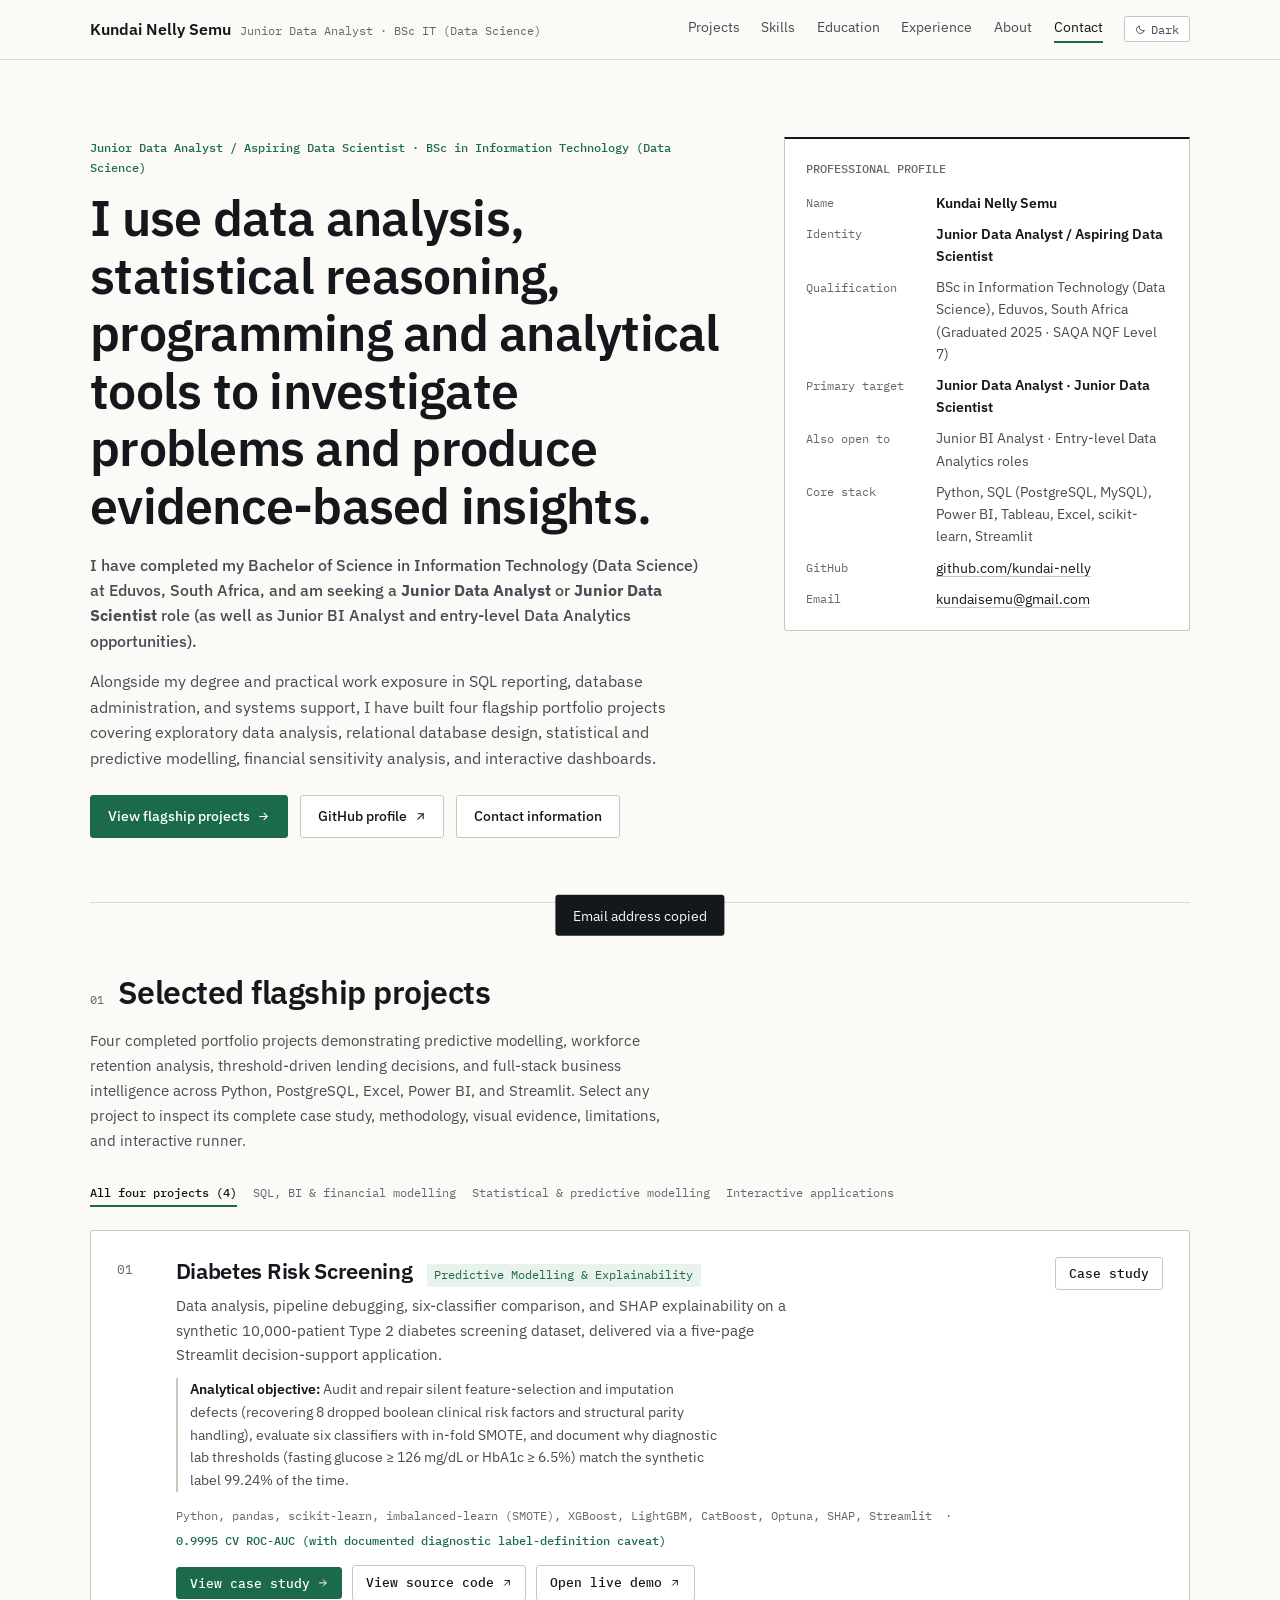
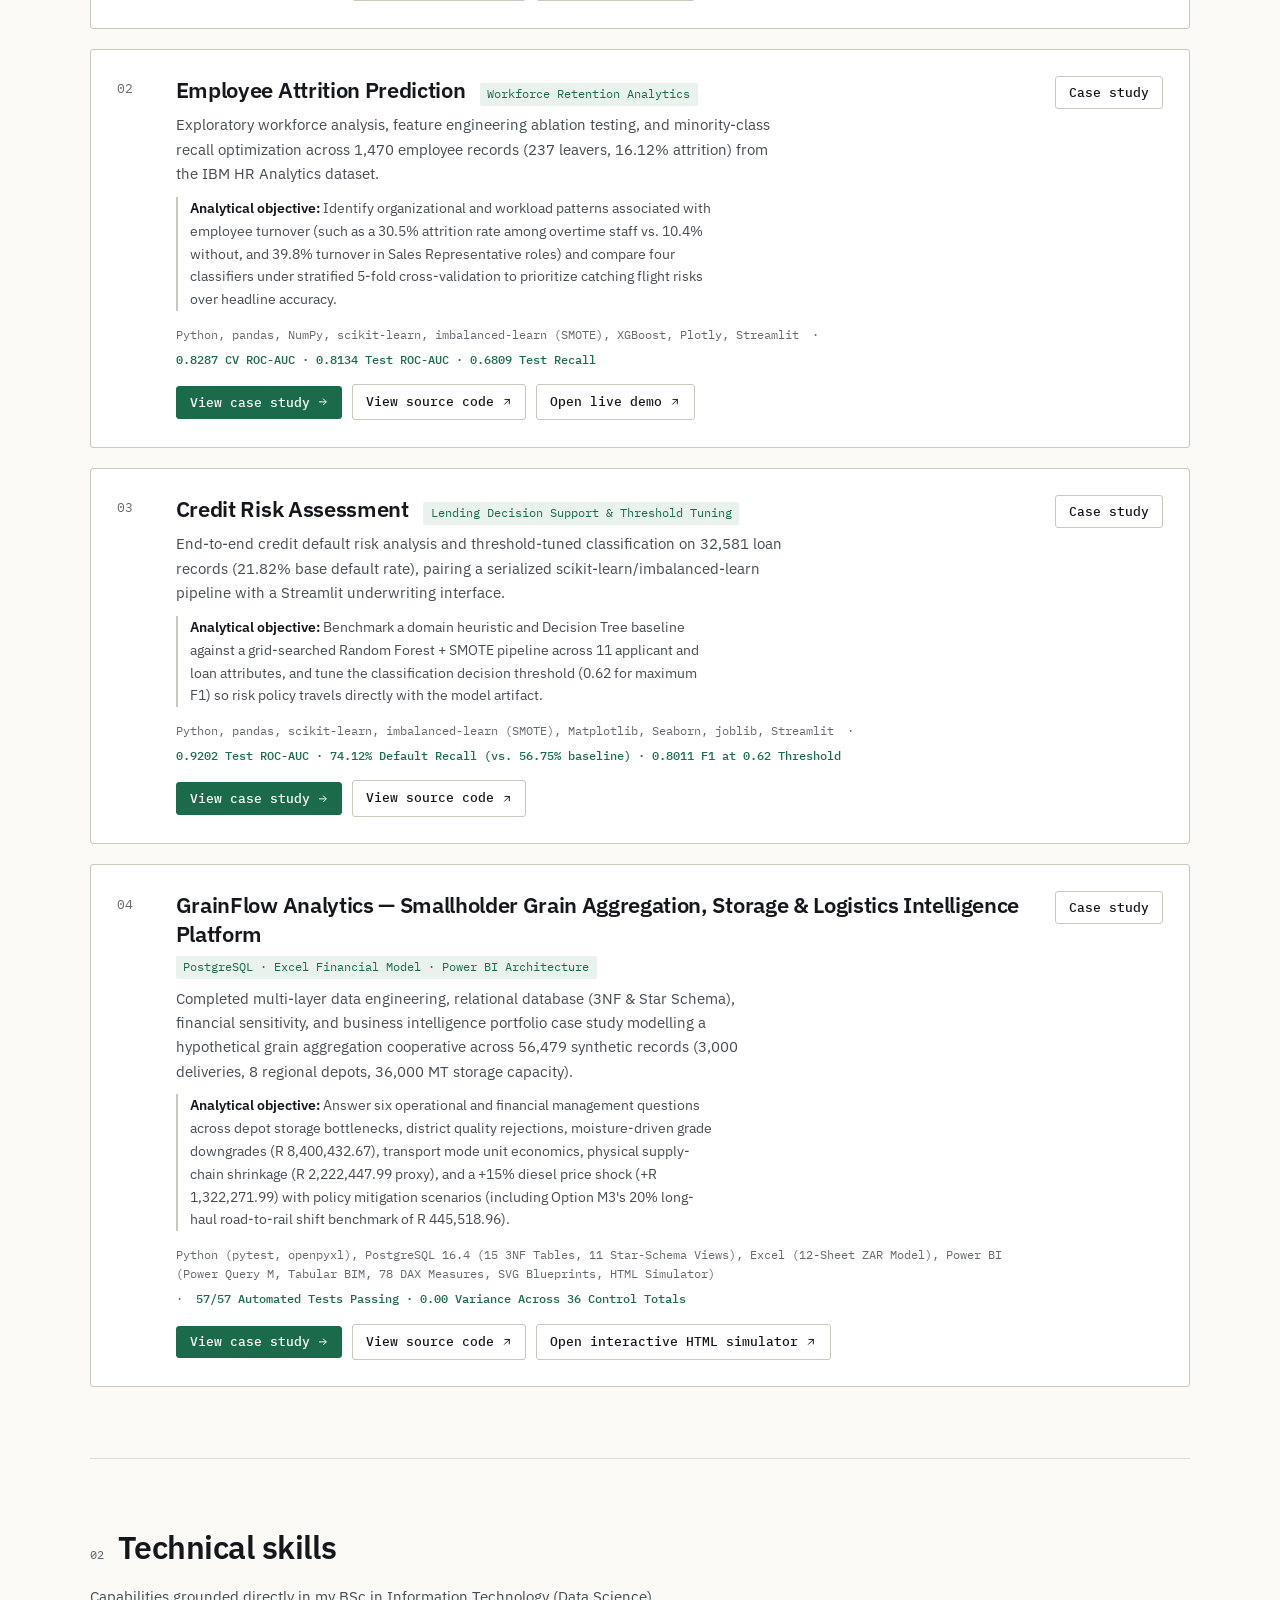
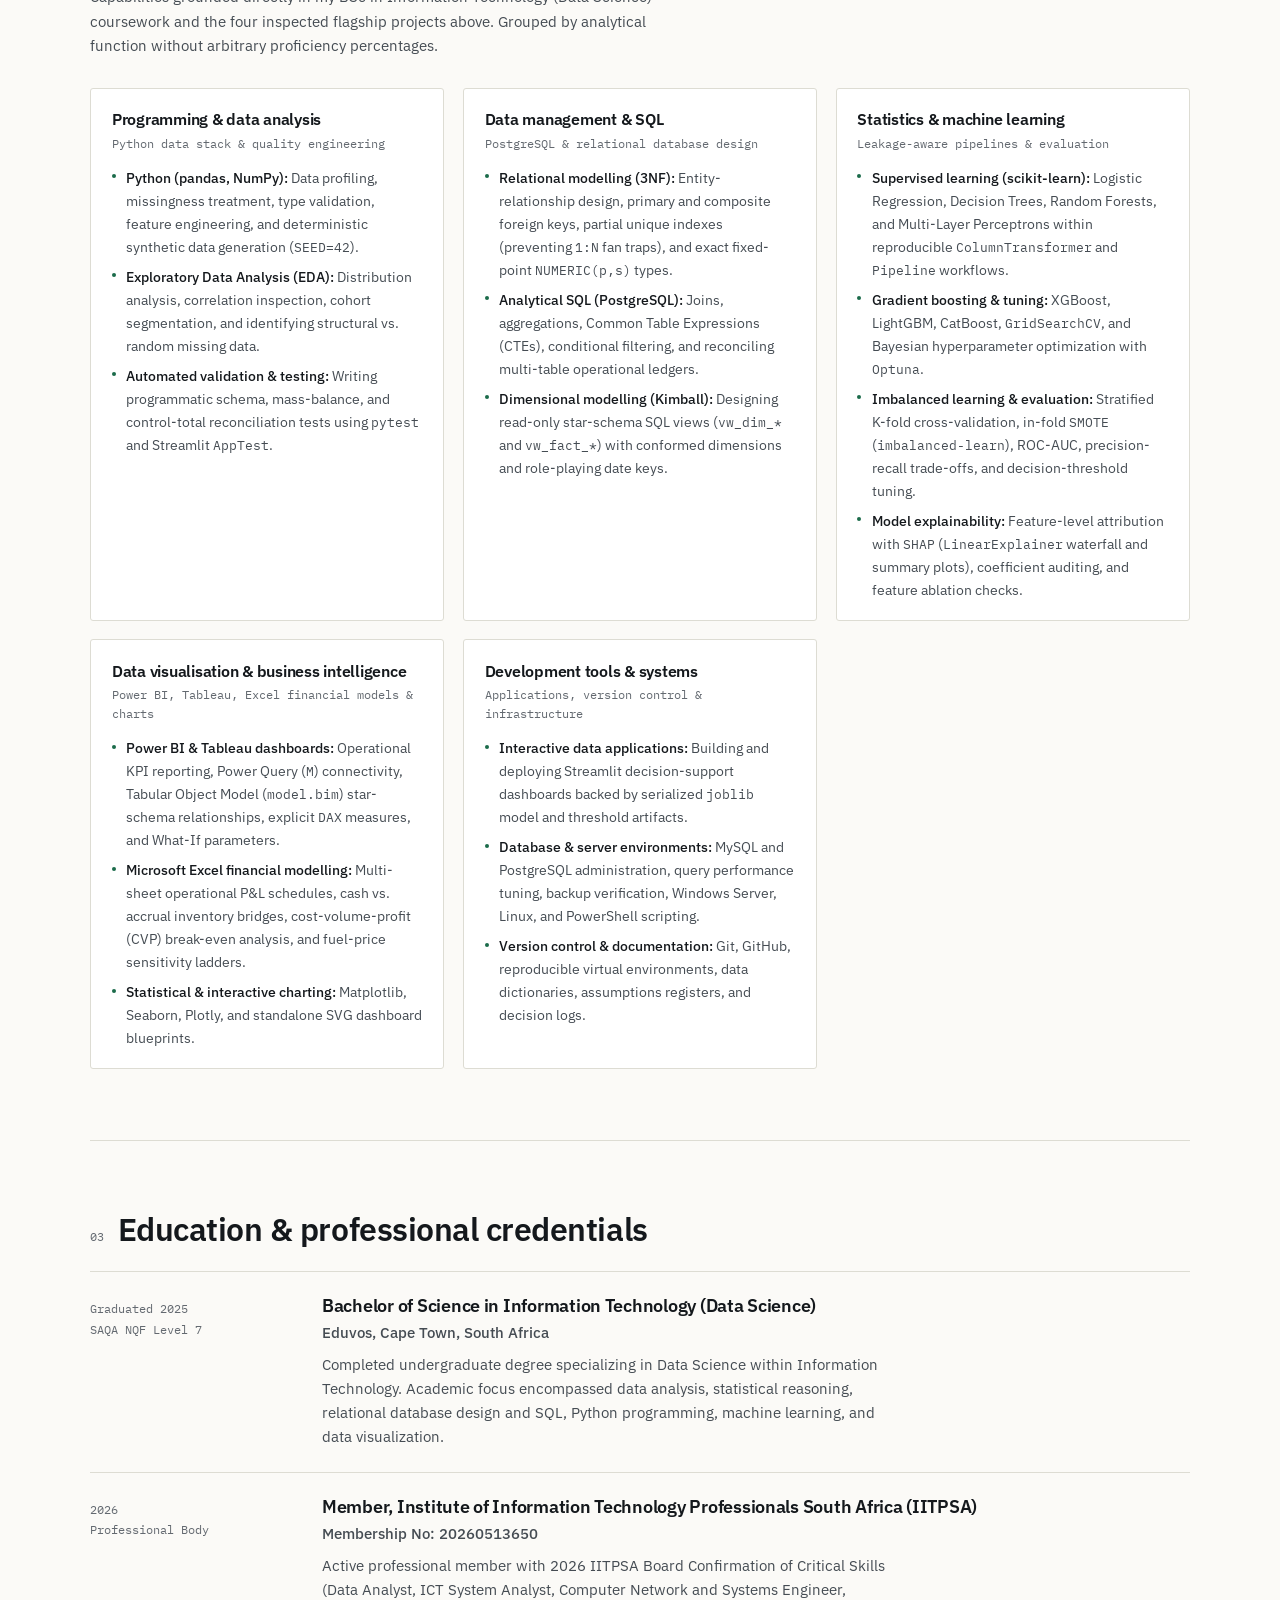
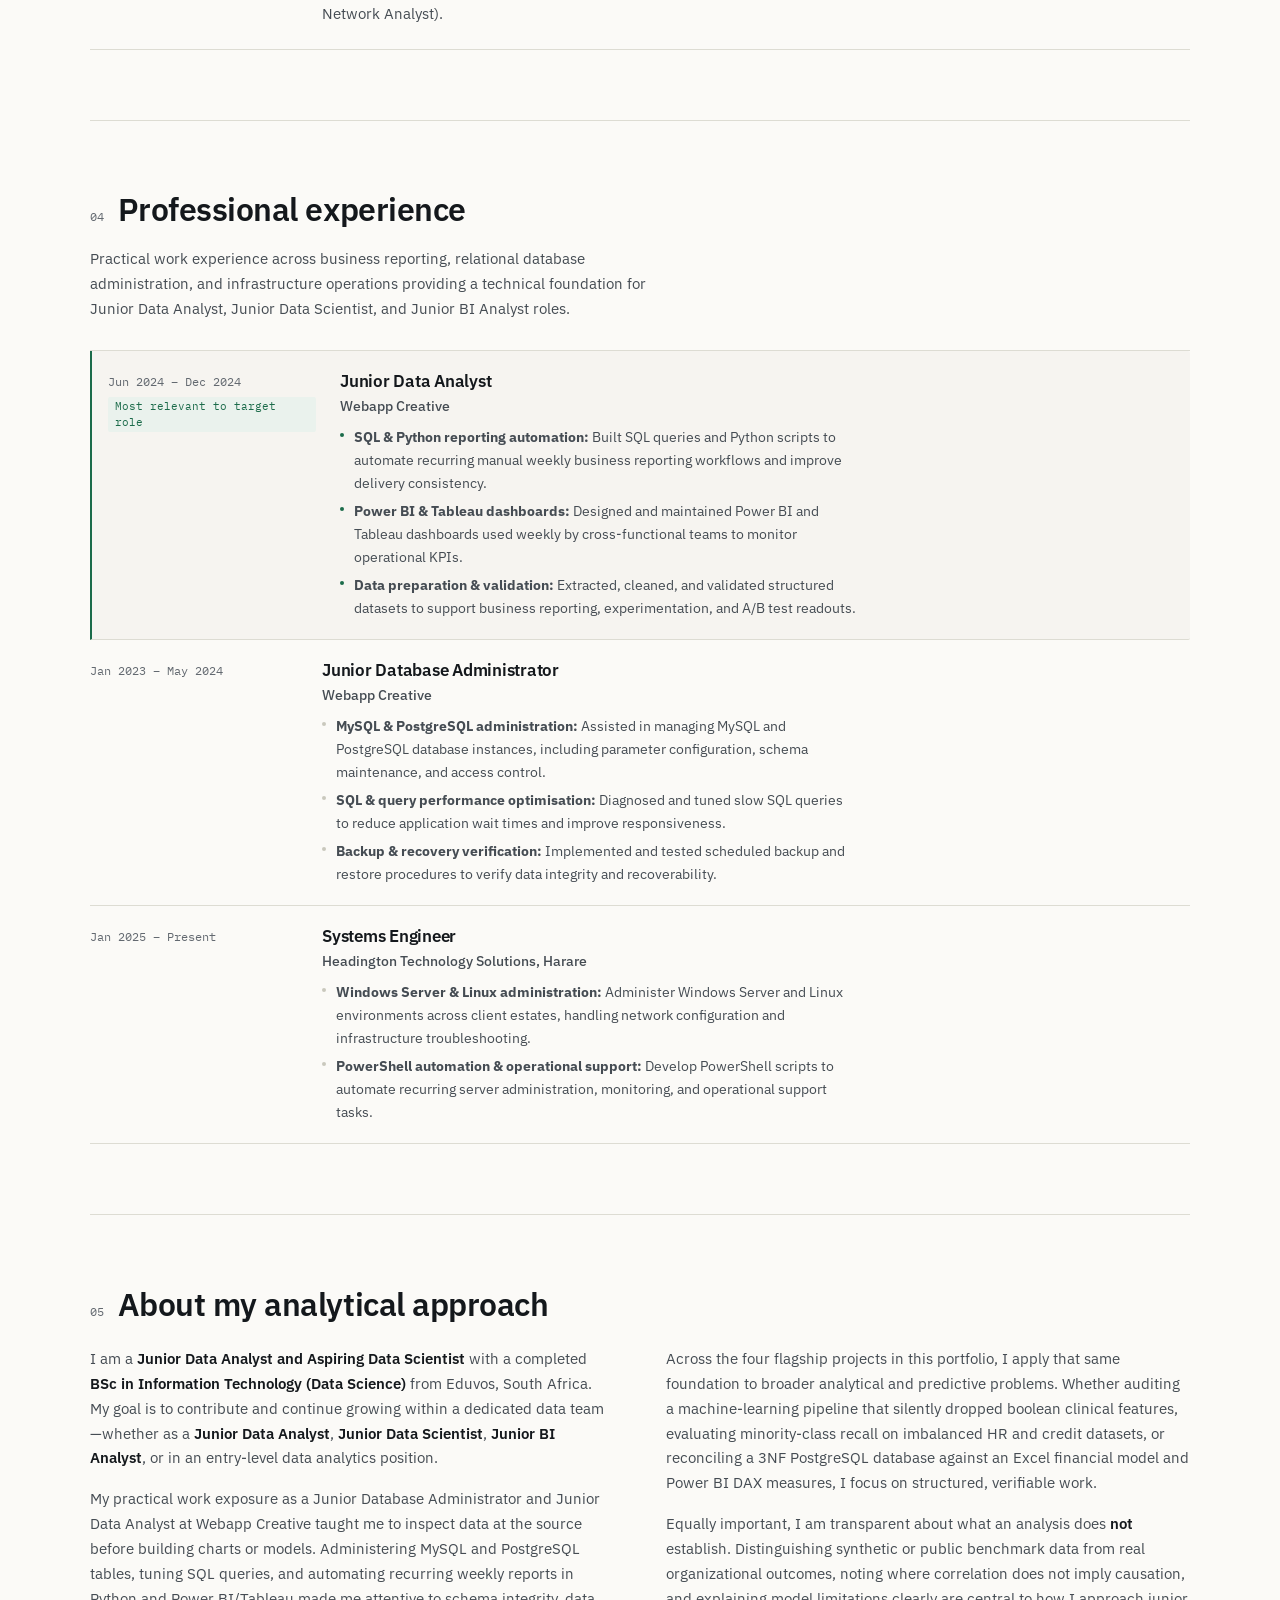
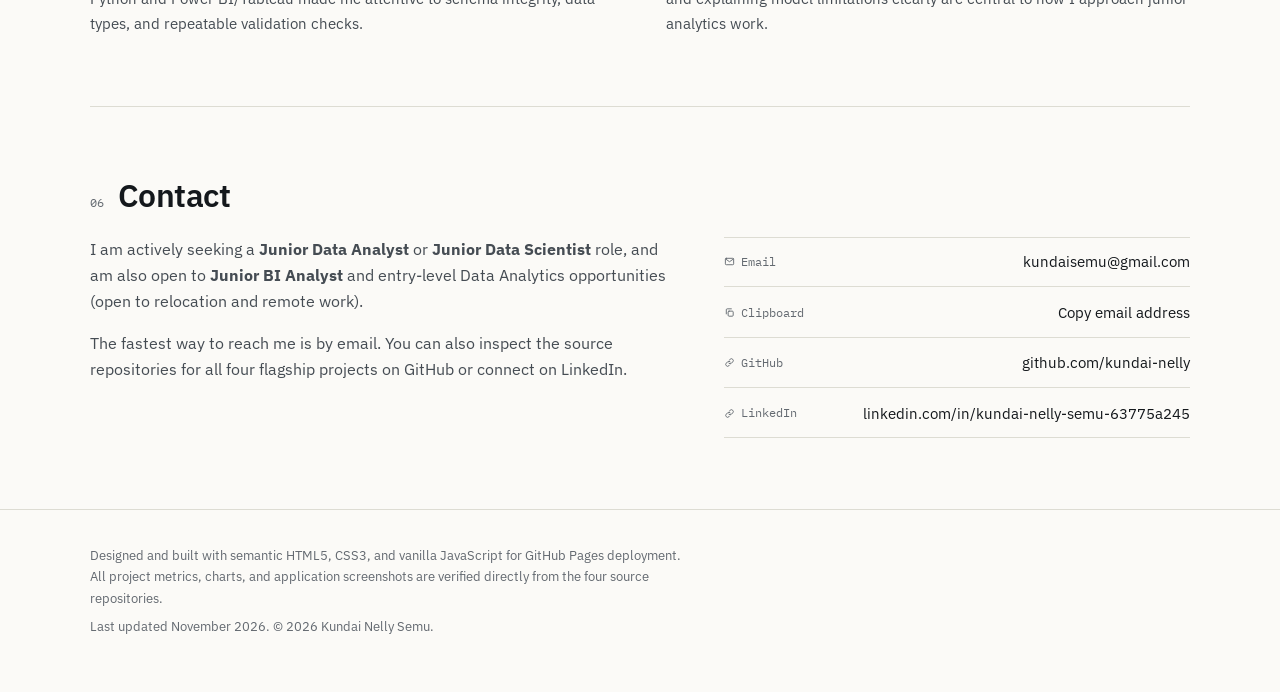
==== commit c9e9a8c5: "Update portfolio details and enhance professional experience section in README, styles, and HTML fil" ====
--- a/index.html
+++ b/index.html
@@ -3,14 +3,14 @@
 <head>
 <meta charset="UTF-8" />
 <meta name="viewport" content="width=device-width, initial-scale=1.0" />
-<title>Kundai Nelly Semu — Software Engineer | BSc in Information Technology (Data Science)</title>
-<meta name="description" content="Data Science and Analytics portfolio of Kundai Nelly Semu, Software Engineer with a completed BSc in Information Technology (Data Science) from Eduvos, South Africa. Targeting Junior Data Scientist and Junior Data Analyst roles." />
+<title>Kundai Nelly Semu — Junior Data Analyst &amp; Aspiring Data Scientist | BSc IT (Data Science)</title>
+<meta name="description" content="Data Analytics and Data Science portfolio of Kundai Nelly Semu, Junior Data Analyst and Aspiring Data Scientist with a completed BSc in Information Technology (Data Science) from Eduvos, South Africa." />
 
 <link rel="canonical" href="https://kundai-nelly.github.io/portfolio/" />
 <meta property="og:type" content="website" />
 <meta property="og:url" content="https://kundai-nelly.github.io/portfolio/" />
-<meta property="og:title" content="Kundai Nelly Semu — Data Science &amp; Analytics Portfolio" />
-<meta property="og:description" content="Four flagship data science and analytics case studies: Diabetes Risk Screening, Employee Attrition Prediction, Credit Risk Assessment, and GrainFlow Analytics." />
+<meta property="og:title" content="Kundai Nelly Semu — Junior Data Analyst &amp; Aspiring Data Scientist" />
+<meta property="og:description" content="BSc in Information Technology (Data Science) graduate presenting four flagship data analytics and data science case studies alongside practical experience in SQL, Python, Power BI, and database administration." />
 <meta name="twitter:card" content="summary_large_image" />
 <meta name="theme-color" content="#FBFAF7" media="(prefers-color-scheme: light)" />
 <meta name="theme-color" content="#14181C" media="(prefers-color-scheme: dark)" />
@@ -72,11 +72,12 @@
 
 <header class="top" id="top">
   <div class="page top__in">
-    <a class="top__name" href="#home">Kundai Nelly Semu <span>BSc IT (Data Science)</span></a>
+    <a class="top__name" href="#home">Kundai Nelly Semu <span>Junior Data Analyst · BSc IT (Data Science)</span></a>
     <nav aria-label="Primary navigation">
       <a href="#work">Projects</a>
       <a href="#skills">Skills</a>
       <a href="#education">Education</a>
+      <a href="#experience">Experience</a>
       <a href="#about">About</a>
       <a href="#contact">Contact</a>
       <button class="themebtn" id="themeBtn" type="button">
@@ -93,13 +94,13 @@
   <section class="intro page" aria-labelledby="heroHeading">
     <div class="intro__grid">
       <div>
-        <span class="intro__eyebrow">Software Engineer · BSc in Information Technology (Data Science)</span>
+        <span class="intro__eyebrow">Junior Data Analyst / Aspiring Data Scientist · BSc in Information Technology (Data Science)</span>
         <h1 id="heroHeading">I use data analysis, statistical reasoning, programming and analytical tools to investigate problems and produce evidence-based insights.</h1>
         <p class="intro__lead">
-          I have completed my Bachelor of Science in Information Technology (Data Science) at Eduvos, South Africa, and am seeking a Junior Data Scientist or Junior Data Analyst opportunity.
+          I have completed my Bachelor of Science in Information Technology (Data Science) at Eduvos, South Africa, and am seeking a <strong>Junior Data Analyst</strong> or <strong>Junior Data Scientist</strong> role (as well as Junior BI Analyst and entry-level Data Analytics opportunities).
         </p>
         <p>
-          My work spans the complete analytical workflow: validating raw data and relational schemas, testing statistical assumptions, building leakage-aware machine-learning pipelines, modelling operational and financial scenarios, and delivering interactive dashboards and decision-support tools with transparent limitations.
+          Alongside my degree and practical work exposure in SQL reporting, database administration, and systems support, I have built four flagship portfolio projects covering exploratory data analysis, relational database design, statistical and predictive modelling, financial sensitivity analysis, and interactive dashboards.
         </p>
         <div class="intro__actions">
           <a class="btn btn--primary" href="#work">
@@ -119,14 +120,16 @@
         <dl>
           <dt>Name</dt>
           <dd><strong>Kundai Nelly Semu</strong></dd>
-          <dt>Positioning</dt>
-          <dd>Software Engineer with a BSc in Information Technology (Data Science)</dd>
+          <dt>Identity</dt>
+          <dd><strong>Junior Data Analyst / Aspiring Data Scientist</strong></dd>
           <dt>Qualification</dt>
-          <dd>BSc in Information Technology (Data Science), Eduvos, South Africa (Completed)</dd>
-          <dt>Target role</dt>
-          <dd><strong>Junior Data Scientist / Junior Data Analyst</strong></dd>
+          <dd>BSc in Information Technology (Data Science), Eduvos, South Africa (Graduated 2025 · SAQA NQF Level 7)</dd>
+          <dt>Primary target</dt>
+          <dd><strong>Junior Data Analyst · Junior Data Scientist</strong></dd>
+          <dt>Also open to</dt>
+          <dd>Junior BI Analyst · Entry-level Data Analytics roles</dd>
           <dt>Core stack</dt>
-          <dd>Python, SQL (PostgreSQL), scikit-learn, Power BI (DAX, M, Tabular BIM), Excel, Streamlit</dd>
+          <dd>Python, SQL (PostgreSQL, MySQL), Power BI, Tableau, Excel, scikit-learn, Streamlit</dd>
           <dt>GitHub</dt>
           <dd><a href="https://github.com/kundai-nelly" target="_blank" rel="noopener noreferrer">github.com/kundai-nelly</a></dd>
           <dt>Email</dt>
@@ -354,101 +357,155 @@
 
       <div class="skill-box">
         <h3>Data visualisation &amp; business intelligence</h3>
-        <span class="skill-box__sub">Power BI, Excel financial models &amp; charts</span>
+        <span class="skill-box__sub">Power BI, Tableau, Excel financial models &amp; charts</span>
         <ul>
-          <li><strong>Microsoft Power BI architecture:</strong> Power Query (<code>M</code>) connectivity, Tabular Object Model (<code>model.bim</code>) relationships, explicit <code>DAX</code> measures, and disconnected What-If parameter tables.</li>
+          <li><strong>Power BI &amp; Tableau dashboards:</strong> Operational KPI reporting, Power Query (<code>M</code>) connectivity, Tabular Object Model (<code>model.bim</code>) star-schema relationships, explicit <code>DAX</code> measures, and What-If parameters.</li>
           <li><strong>Microsoft Excel financial modelling:</strong> Multi-sheet operational P&amp;L schedules, cash vs. accrual inventory bridges, cost-volume-profit (CVP) break-even analysis, and fuel-price sensitivity ladders.</li>
-          <li><strong>Statistical &amp; interactive charting:</strong> Matplotlib, Seaborn, Plotly, and standalone publication-grade SVG dashboard blueprints.</li>
+          <li><strong>Statistical &amp; interactive charting:</strong> Matplotlib, Seaborn, Plotly, and standalone SVG dashboard blueprints.</li>
         </ul>
       </div>
 
       <div class="skill-box">
-        <h3>Development tools &amp; delivery</h3>
-        <span class="skill-box__sub">Applications, version control &amp; documentation</span>
+        <h3>Development tools &amp; systems</h3>
+        <span class="skill-box__sub">Applications, version control &amp; infrastructure</span>
         <ul>
           <li><strong>Interactive data applications:</strong> Building and deploying Streamlit decision-support dashboards backed by serialized <code>joblib</code> model and threshold artifacts.</li>
-          <li><strong>Web &amp; portfolio engineering:</strong> Semantic HTML5, responsive CSS3, and client-side JavaScript model and scenario runners.</li>
-          <li><strong>Version control &amp; governance:</strong> Git, GitHub, reproducible virtual environments, data dictionaries, assumptions registers, and decision logs.</li>
+          <li><strong>Database &amp; server environments:</strong> MySQL and PostgreSQL administration, query performance tuning, backup verification, Windows Server, Linux, and PowerShell scripting.</li>
+          <li><strong>Version control &amp; documentation:</strong> Git, GitHub, reproducible virtual environments, data dictionaries, assumptions registers, and decision logs.</li>
         </ul>
       </div>
     </div>
   </section>
 
-  <!-- ============================ D. EDUCATION ============================ -->
+  <!-- ============================ D. EDUCATION & CREDENTIALS ============================ -->
   <section class="sec page" id="education" aria-labelledby="eduHeading">
     <div class="sec__head">
       <span class="n">03</span>
-      <h2 id="eduHeading">Education &amp; professional membership</h2>
+      <h2 id="eduHeading">Education &amp; professional credentials</h2>
     </div>
 
     <div class="edu-list">
       <div class="edu-item">
-        <div class="edu__meta">Completed Qualification</div>
+        <div class="edu__meta">Graduated 2025<br />SAQA NQF Level 7</div>
         <div class="edu__body">
           <h3>Bachelor of Science in Information Technology (Data Science)</h3>
-          <p class="edu__inst">Eduvos, South Africa · SAQA NQF Level 7 Qualification</p>
+          <p class="edu__inst">Eduvos, Cape Town, South Africa</p>
           <p class="edu__desc">
-            Completed undergraduate degree specializing in Data Science within Information Technology. Coursework and practical focus encompassed data analysis, statistical reasoning, relational database design and SQL, Python programming, machine learning, and data visualization.
+            Completed undergraduate degree specializing in Data Science within Information Technology. Academic focus encompassed data analysis, statistical reasoning, relational database design and SQL, Python programming, machine learning, and data visualization.
           </p>
         </div>
       </div>
 
       <div class="edu-item">
-        <div class="edu__meta">Professional Body</div>
+        <div class="edu__meta">2026<br />Professional Body</div>
         <div class="edu__body">
           <h3>Member, Institute of Information Technology Professionals South Africa (IITPSA)</h3>
           <p class="edu__inst">Membership No: 20260513650</p>
           <p class="edu__desc">
-            Active professional member committed to ethical practice, data governance, and technical standards in software engineering and data analytics.
+            Active professional member with 2026 IITPSA Board Confirmation of Critical Skills (Data Analyst, ICT System Analyst, Computer Network and Systems Engineer, Network Analyst).
           </p>
         </div>
       </div>
     </div>
   </section>
 
-  <!-- ============================ E. ABOUT SECTION ============================ -->
+  <!-- ============================ E. PROFESSIONAL EXPERIENCE ============================ -->
+  <section class="sec page" id="experience" aria-labelledby="expHeading">
+    <div class="sec__head">
+      <span class="n">04</span>
+      <h2 id="expHeading">Professional experience</h2>
+    </div>
+    <p class="sec__note">
+      Practical work experience across business reporting, relational database administration, and infrastructure operations providing a technical foundation for Junior Data Analyst, Junior Data Scientist, and Junior BI Analyst roles.
+    </p>
+
+    <div class="exp-list">
+      <div class="exp-item exp-item--primary">
+        <div class="exp__meta">
+          Jun 2024 – Dec 2024
+          <div><span class="exp__badge">Most relevant to target role</span></div>
+        </div>
+        <div class="exp__body">
+          <h3>Junior Data Analyst</h3>
+          <p class="exp__org">Webapp Creative</p>
+          <ul class="exp__bullets">
+            <li><strong>SQL &amp; Python reporting automation:</strong> Built SQL queries and Python scripts to automate recurring manual weekly business reporting workflows and improve delivery consistency.</li>
+            <li><strong>Power BI &amp; Tableau dashboards:</strong> Designed and maintained Power BI and Tableau dashboards used weekly by cross-functional teams to monitor operational KPIs.</li>
+            <li><strong>Data preparation &amp; validation:</strong> Extracted, cleaned, and validated structured datasets to support business reporting, experimentation, and A/B test readouts.</li>
+          </ul>
+        </div>
+      </div>
+
+      <div class="exp-item">
+        <div class="exp__meta">Jan 2023 – May 2024</div>
+        <div class="exp__body">
+          <h3>Junior Database Administrator</h3>
+          <p class="exp__org">Webapp Creative</p>
+          <ul class="exp__bullets">
+            <li><strong>MySQL &amp; PostgreSQL administration:</strong> Assisted in managing MySQL and PostgreSQL database instances, including parameter configuration, schema maintenance, and access control.</li>
+            <li><strong>SQL &amp; query performance optimisation:</strong> Diagnosed and tuned slow SQL queries to reduce application wait times and improve responsiveness.</li>
+            <li><strong>Backup &amp; recovery verification:</strong> Implemented and tested scheduled backup and restore procedures to verify data integrity and recoverability.</li>
+          </ul>
+        </div>
+      </div>
+
+      <div class="exp-item">
+        <div class="exp__meta">Jan 2025 – Present</div>
+        <div class="exp__body">
+          <h3>Systems Engineer</h3>
+          <p class="exp__org">Headington Technology Solutions, Harare</p>
+          <ul class="exp__bullets">
+            <li><strong>Windows Server &amp; Linux administration:</strong> Administer Windows Server and Linux environments across client estates, handling network configuration and infrastructure troubleshooting.</li>
+            <li><strong>PowerShell automation &amp; operational support:</strong> Develop PowerShell scripts to automate recurring server administration, monitoring, and operational support tasks.</li>
+          </ul>
+        </div>
+      </div>
+    </div>
+  </section>
+
+  <!-- ============================ F. ABOUT SECTION ============================ -->
   <section class="sec page" id="about" aria-labelledby="aboutHeading">
     <div class="sec__head">
-      <span class="n">04</span>
+      <span class="n">05</span>
       <h2 id="aboutHeading">About my analytical approach</h2>
     </div>
     <div class="cols">
       <div>
         <p>
-          I am a <strong>Software Engineer with a BSc in Information Technology (Data Science)</strong> from Eduvos, South Africa, pursuing a <strong>Junior Data Scientist</strong> or <strong>Junior Data Analyst</strong> role. My training combines software engineering structure with statistical analysis and business intelligence.
+          I am a <strong>Junior Data Analyst and Aspiring Data Scientist</strong> with a completed <strong>BSc in Information Technology (Data Science)</strong> from Eduvos, South Africa. My goal is to contribute and continue growing within a dedicated data team—whether as a <strong>Junior Data Analyst</strong>, <strong>Junior Data Scientist</strong>, <strong>Junior BI Analyst</strong>, or in an entry-level data analytics position.
         </p>
         <p>
-          When investigating a dataset, I start by auditing data integrity before fitting any model or drawing conclusions. Across my portfolio projects, that discipline has meant catching boolean risk factors that were silently dropped by a type selector, separating structural non-applicability (such as pregnancy parity for male patients) from random missingness, and enforcing database-level constraints so multi-step quality inspections cannot duplicate delivery tonnage in downstream SQL aggregations.
+          My practical work exposure as a Junior Database Administrator and Junior Data Analyst at Webapp Creative taught me to inspect data at the source before building charts or models. Administering MySQL and PostgreSQL tables, tuning SQL queries, and automating recurring weekly reports in Python and Power BI/Tableau made me attentive to schema integrity, data types, and repeatable validation checks.
         </p>
       </div>
       <div>
         <p>
-          In predictive modelling, I evaluate candidate algorithms against the actual operational decision rather than headline accuracy alone. On imbalanced problems like employee attrition (16.12% leavers) and credit default (21.82% defaults), I apply SMOTE strictly inside training folds, inspect precision-recall trade-offs on untouched test data, and expose adjustable decision thresholds and SHAP or coefficient attributions so stakeholders can examine how a score was produced.
+          Across the four flagship projects in this portfolio, I apply that same foundation to broader analytical and predictive problems. Whether auditing a machine-learning pipeline that silently dropped boolean clinical features, evaluating minority-class recall on imbalanced HR and credit datasets, or reconciling a 3NF PostgreSQL database against an Excel financial model and Power BI DAX measures, I focus on structured, verifiable work.
         </p>
         <p>
-          Equally important, I document what an analysis does <strong>not</strong> prove. Whether disclosing that a synthetic screening label is recoverable from two diagnostic blood tests, distinguishing correlation from causation in HR data, or separating hypothetical scenario outputs from observed financial savings, I prioritize evidence-backed communication that technical leads and business stakeholders can trust.
+          Equally important, I am transparent about what an analysis does <strong>not</strong> establish. Distinguishing synthetic or public benchmark data from real organizational outcomes, noting where correlation does not imply causation, and explaining model limitations clearly are central to how I approach junior analytics work.
         </p>
       </div>
     </div>
   </section>
 
-  <!-- ============================ F. CONTACT SECTION ============================ -->
+  <!-- ============================ G. CONTACT SECTION ============================ -->
   <section class="sec page" id="contact" aria-labelledby="contactHeading">
     <div class="sec__head">
-      <span class="n">05</span>
+      <span class="n">06</span>
       <h2 id="contactHeading">Contact</h2>
     </div>
     <div class="contact__grid">
       <div>
         <p class="dim measure">
-          I am actively seeking a <strong>Junior Data Scientist</strong> or <strong>Junior Data Analyst</strong> position where I can contribute across SQL, Python data analysis, statistical modelling, and business intelligence reporting.
+          I am actively seeking a <strong>Junior Data Analyst</strong> or <strong>Junior Data Scientist</strong> role, and am also open to <strong>Junior BI Analyst</strong> and entry-level Data Analytics opportunities (open to relocation and remote work).
         </p>
         <p class="dim measure">
           The fastest way to reach me is by email. You can also inspect the source repositories for all four flagship projects on GitHub or connect on LinkedIn.
         </p>
       </div>
       <div class="lines">
-        <a href="mailto:kundaisemu@gmail.com?subject=Junior%20Data%20Scientist%20/%20Data%20Analyst%20Opportunity">
+        <a href="mailto:kundaisemu@gmail.com?subject=Junior%20Data%20Analyst%20/%20Junior%20Data%20Scientist%20Opportunity">
           <span><svg class="i i--sm" aria-hidden="true"><use href="#i-mail"></use></svg> Email</span>
           kundaisemu@gmail.com
         </a>
--- a/assets/css/styles.css
+++ b/assets/css/styles.css
@@ -104,7 +104,7 @@
 .i--sm{ width:.92em; height:.92em; }
 
 /* Tabular figures everywhere numbers align */
-code, .mono, .work__n, .sec__head .n, .work__meta, .card-facts dt, .edu__meta,
+code, .mono, .work__n, .sec__head .n, .work__meta, .card-facts dt, .edu__meta, .exp__meta,
 table.res td, table.res th, .facts small, .rank em, .contrib__row em, .fig__label,
 .runner__bar, .fcell input[type=number], .fcell select, .threshold output,
 .subnum, .deep__kick, .badge-meta{
@@ -359,6 +359,53 @@
 .edu__inst{ color:var(--ink-2); font-size:.92rem; font-weight:500; margin-bottom:.5rem; }
 .edu__desc{ color:var(--ink-2); font-size:.92rem; margin:0; max-width:65ch; }
 
+/* --- Professional Experience (Restrained & Supporting) -------- */
+.exp-list{
+  border-top:1px solid var(--rule);
+}
+.exp-item{
+  display:grid; grid-template-columns:13rem 1fr; gap:1.5rem;
+  padding:1.25rem 0; border-bottom:1px solid var(--rule);
+}
+.exp-item--primary{
+  background:color-mix(in srgb, var(--inset) 55%, transparent);
+  padding:1.25rem 1rem;
+  border-left:2px solid var(--accent);
+  border-radius:0 2px 2px 0;
+}
+.exp__meta{
+  font-family:'IBM Plex Mono',monospace; font-size:.76rem; color:var(--ink-3);
+  padding-top:.15rem; line-height:1.45;
+}
+.exp__badge{
+  display:inline-block; margin-top:.35rem;
+  font-family:'IBM Plex Mono',monospace; font-size:.69rem;
+  color:var(--accent); background:var(--wash);
+  padding:.1rem .42rem; border-radius:2px;
+}
+.exp__body h3{
+  font-size:1.04rem; font-weight:600; margin-bottom:.15rem;
+}
+.exp__org{
+  color:var(--ink-2); font-size:.88rem; font-weight:500; margin-bottom:.45rem;
+}
+.exp__desc{
+  color:var(--ink-2); font-size:.9rem; margin:0 0 .45rem; max-width:66ch;
+}
+.exp__bullets{
+  display:grid; gap:.3rem; font-size:.89rem; color:var(--ink-2); max-width:66ch;
+}
+.exp__bullets li{
+  position:relative; padding-left:.85rem;
+}
+.exp__bullets li::before{
+  content:""; position:absolute; left:0; top:.58em;
+  width:4px; height:4px; border-radius:50%; background:var(--rule-2);
+}
+.exp-item--primary .exp__bullets li::before{
+  background:var(--accent);
+}
+
 /* --- About Section -------------------------------------------- */
 .cols{
   display:grid; grid-template-columns:1fr 1fr;
@@ -734,8 +781,11 @@
   .intro__grid, .cols, .contact__grid, .figs2, .cs-grid{
     grid-template-columns:1fr;
   }
-  .edu-item{
+  .edu-item, .exp-item{
     grid-template-columns:1fr; gap:.35rem;
+  }
+  .exp-item--primary{
+    padding:1rem .75rem;
   }
   .pcard{
     grid-template-columns:1.8rem 1fr;
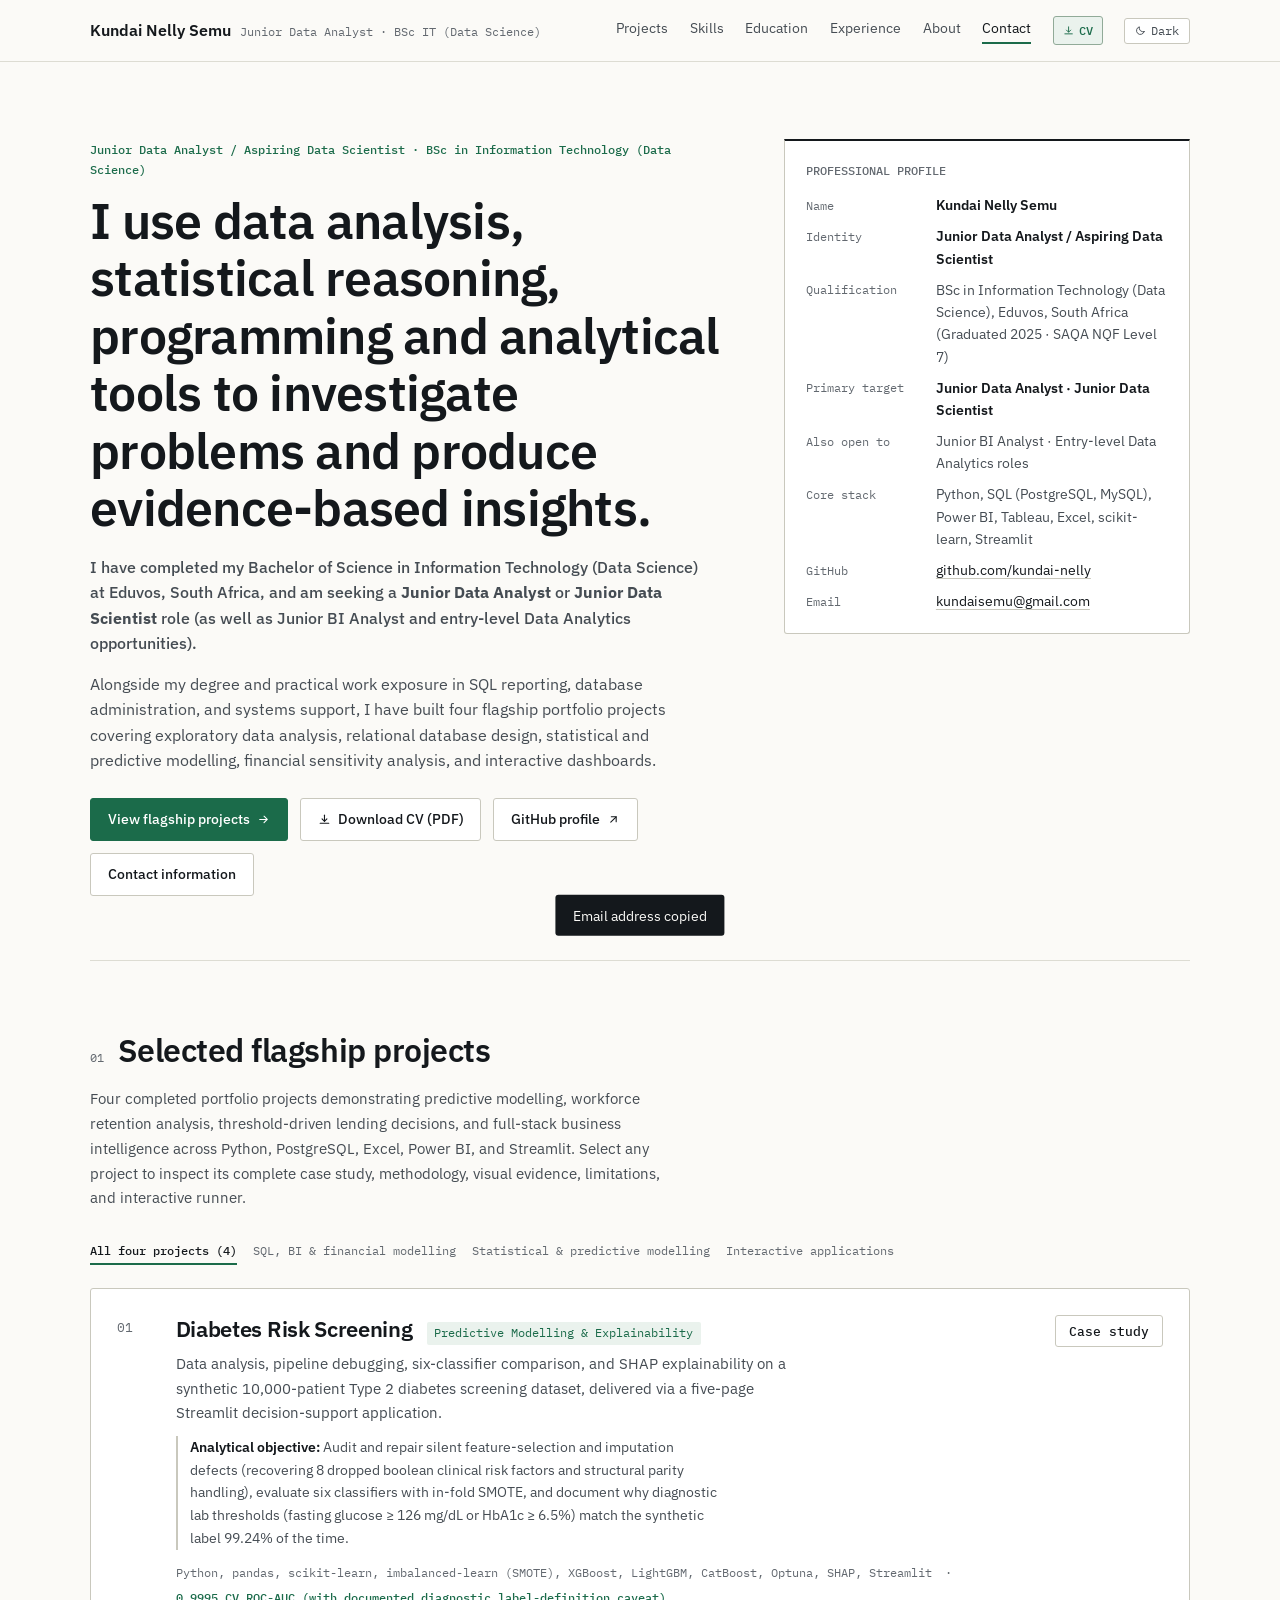
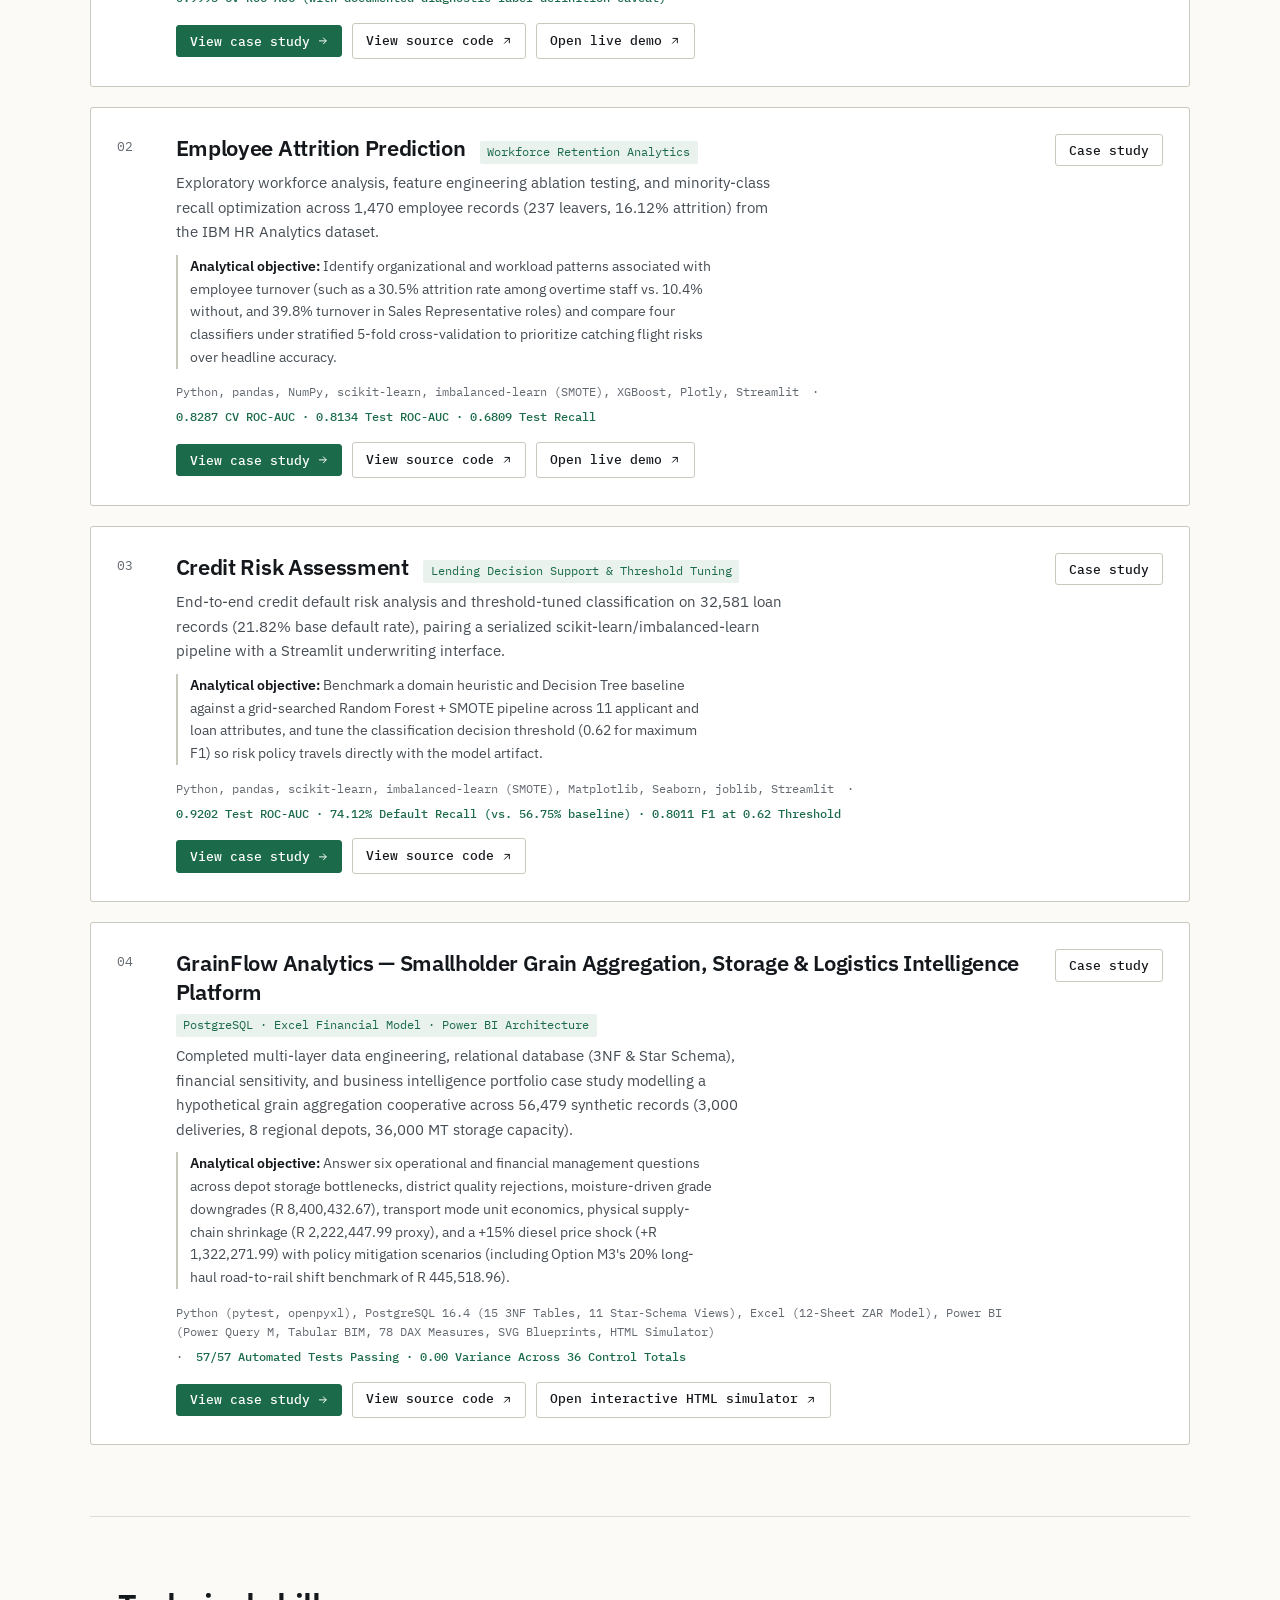
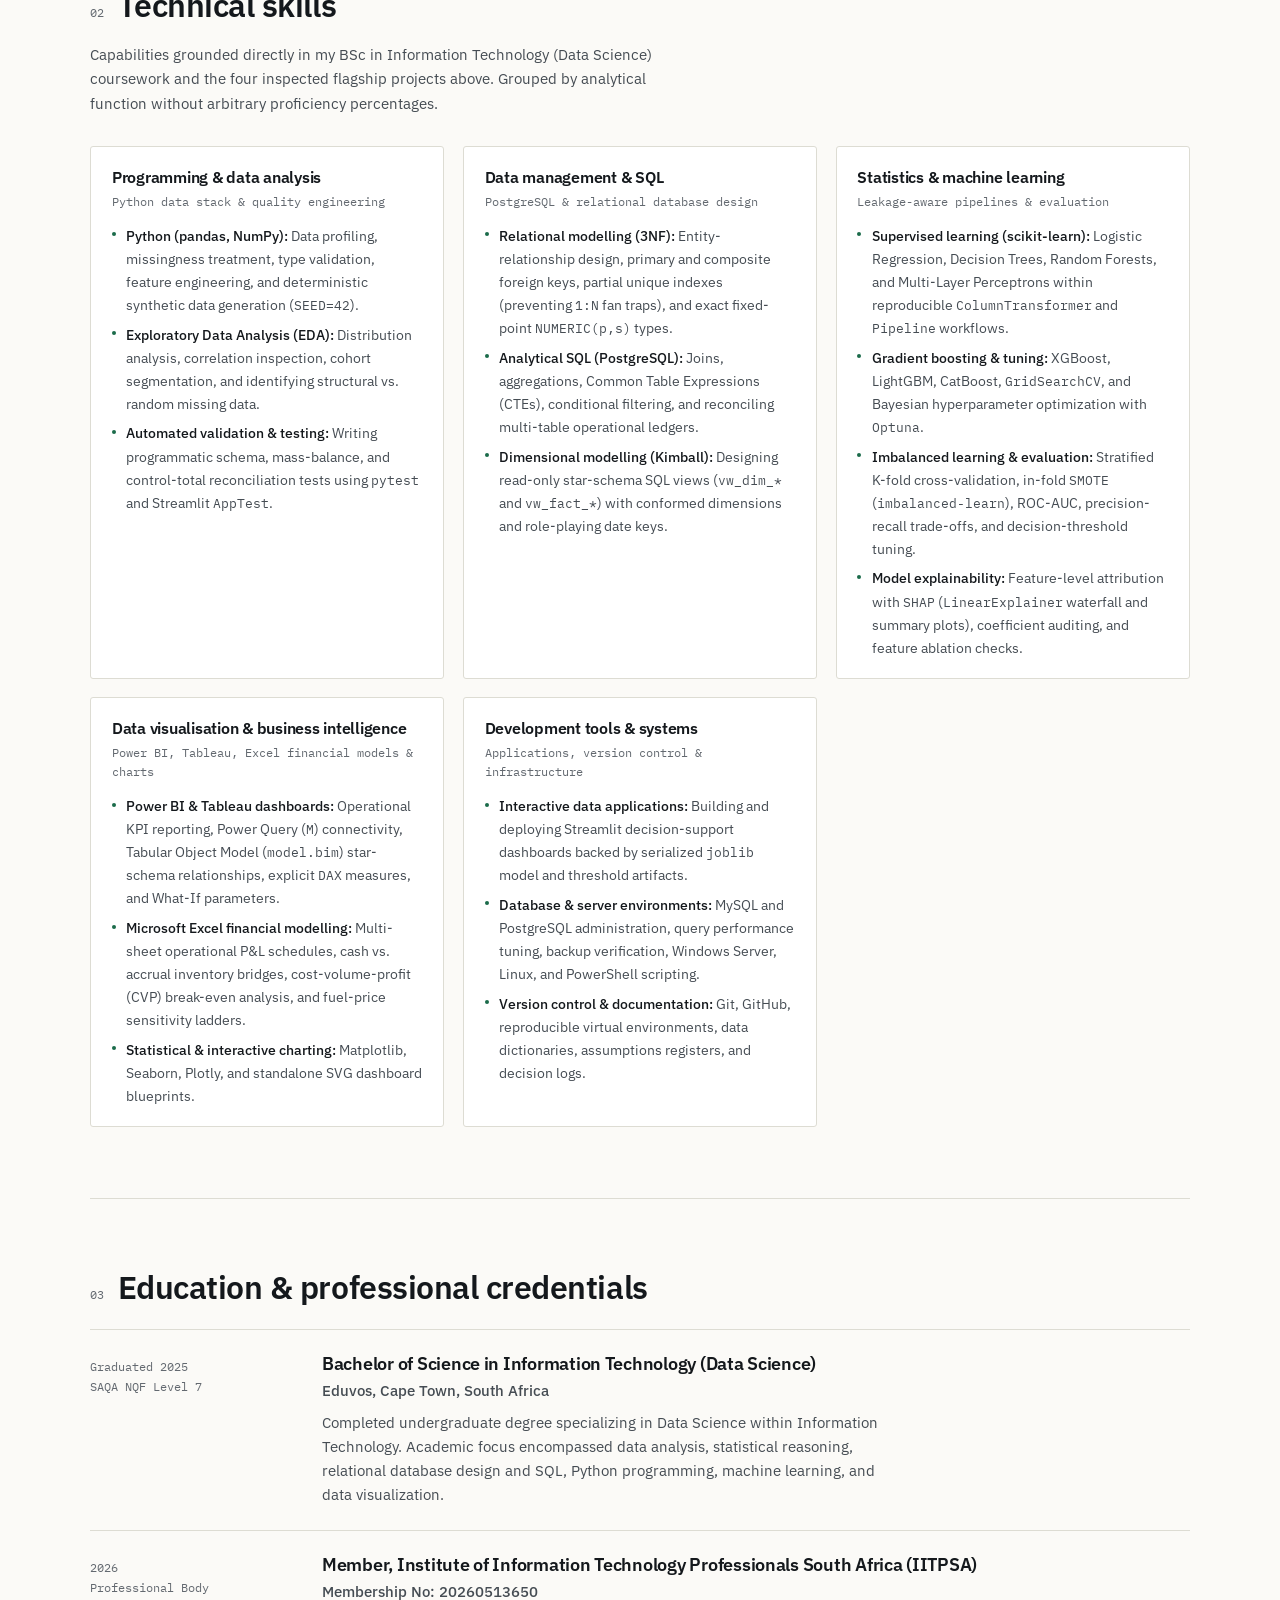
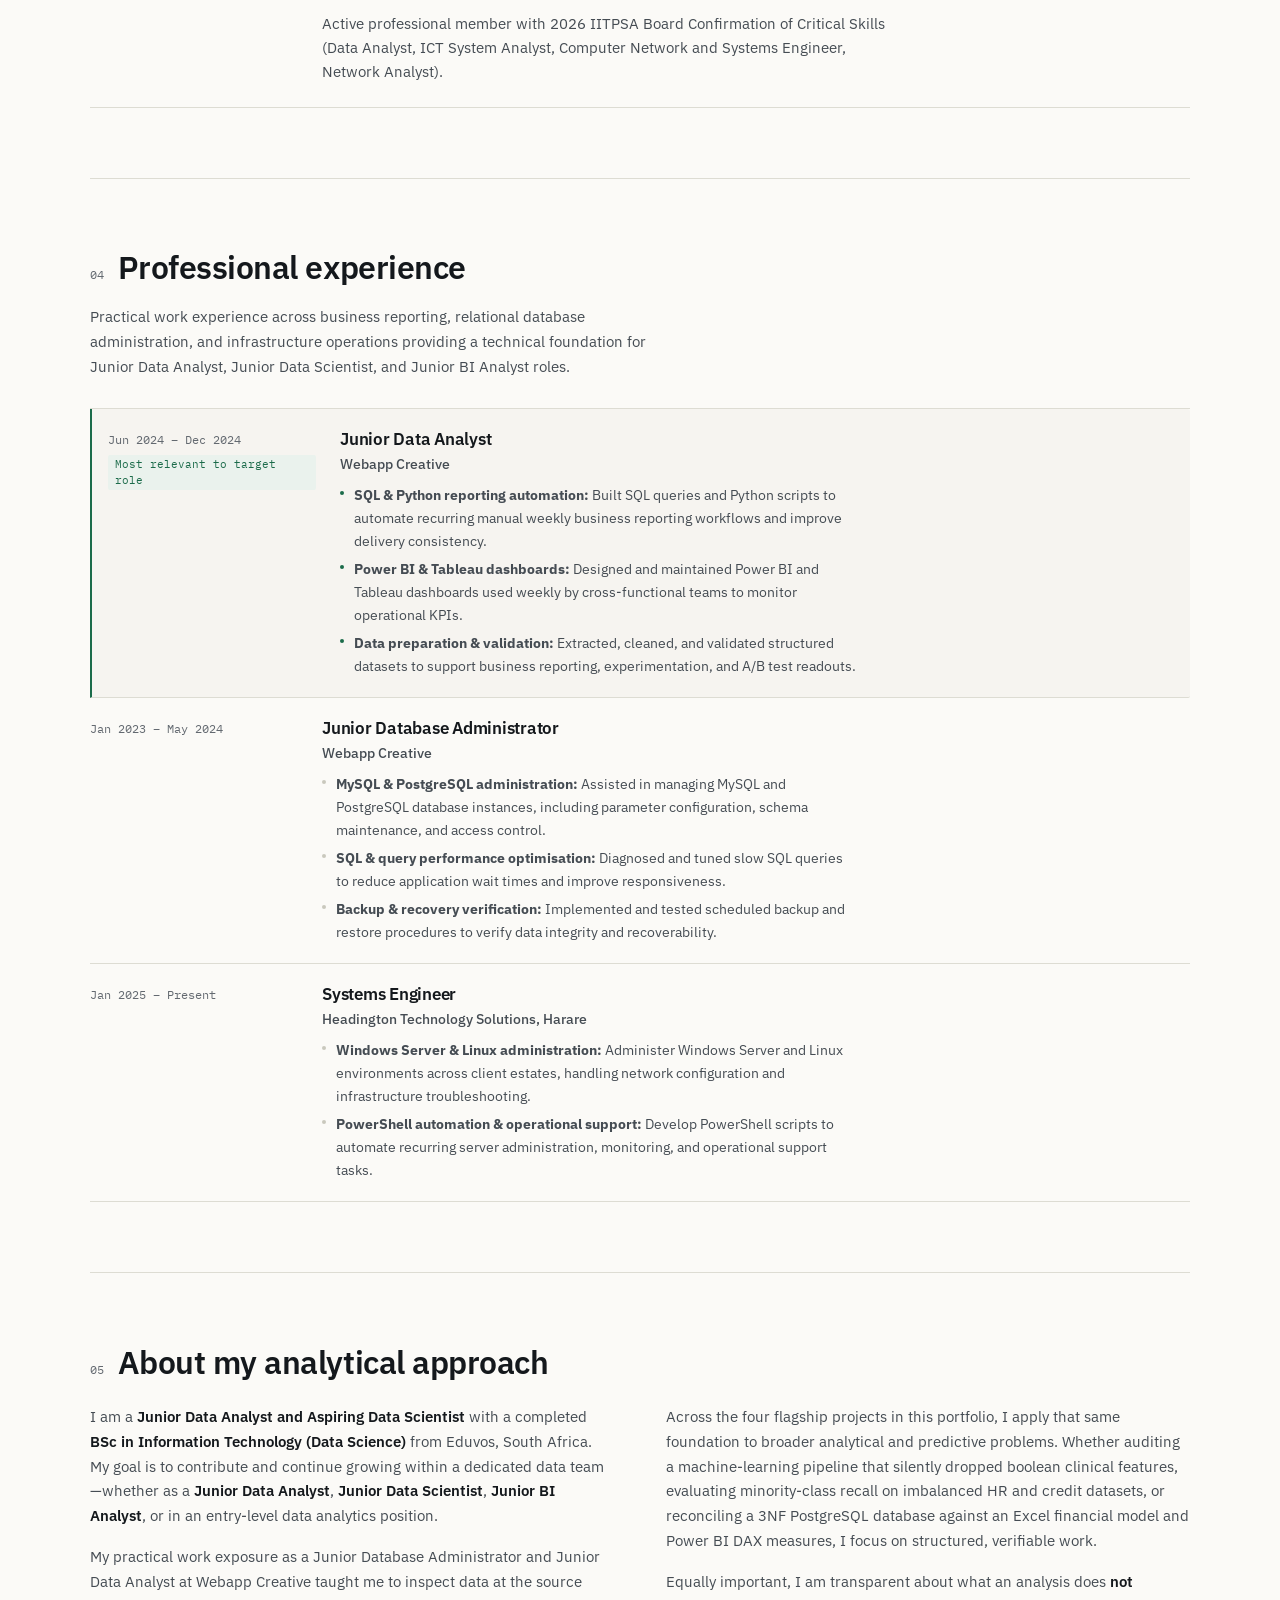
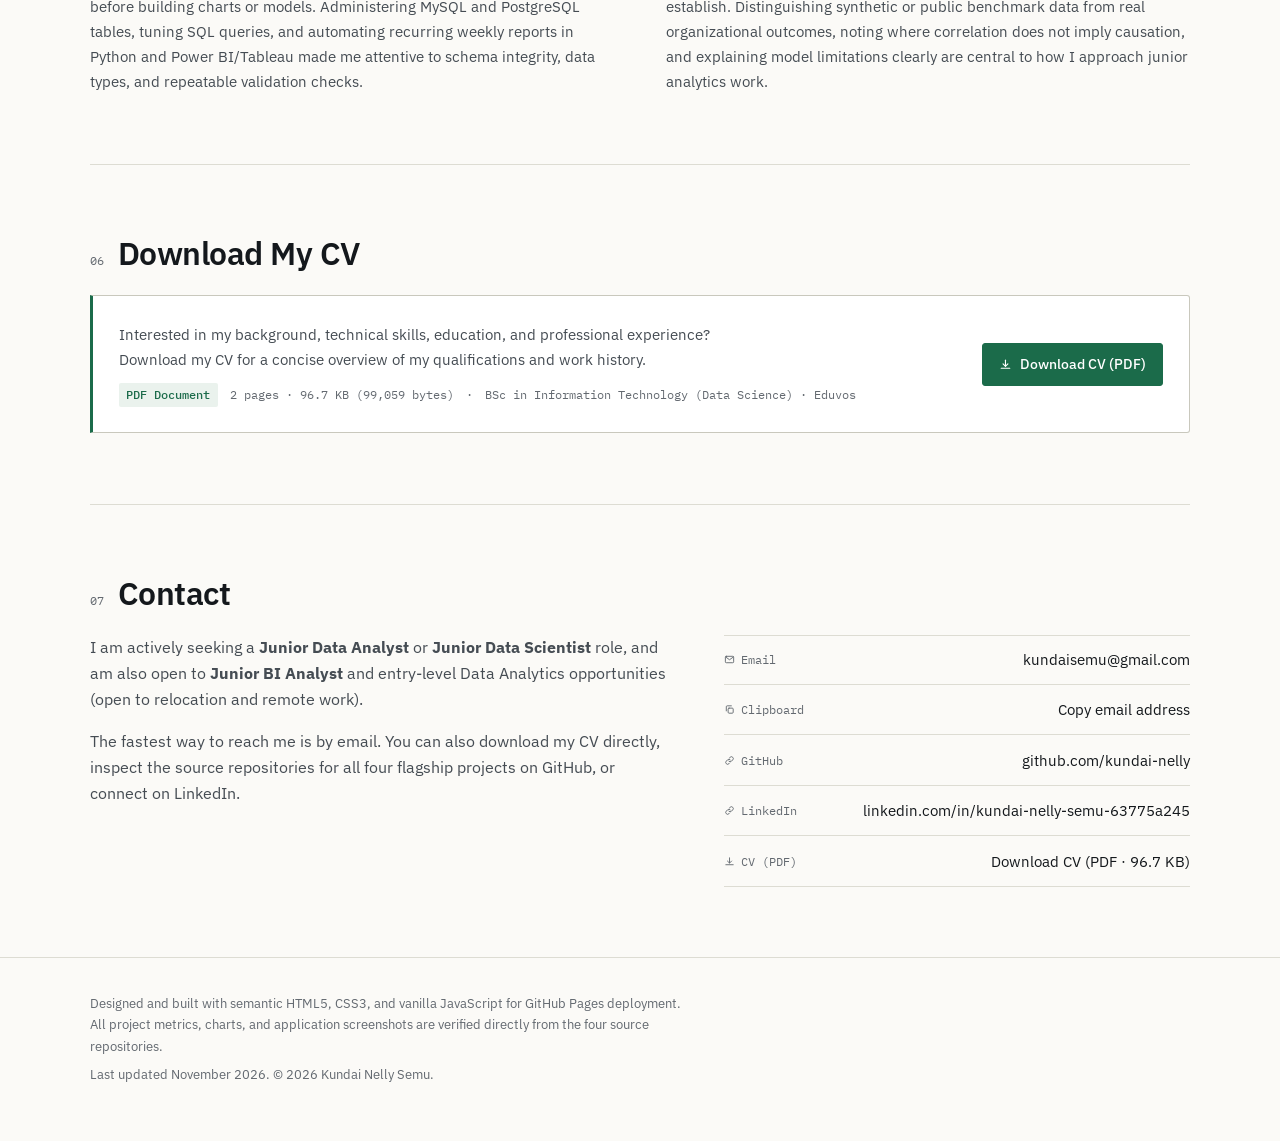
==== commit 6af12398: "Refactor code structure for improved readability and maintainability" ====
--- a/index.html
+++ b/index.html
@@ -66,6 +66,9 @@
     <path d="M10.5 13.5a4 4 0 005.7 0l2.8-2.8a4 4 0 10-5.7-5.7L11.8 6.5"/>
     <path d="M13.5 10.5a4 4 0 00-5.7 0l-2.8 2.8a4 4 0 105.7 5.7l1.4-1.4"/>
   </symbol>
+  <symbol id="i-download" viewBox="0 0 24 24" fill="none" stroke="currentColor" stroke-width="2" stroke-linecap="round" stroke-linejoin="round">
+    <path d="M12 4v11"/><path d="M7.5 11l4.5 4.5 4.5-4.5"/><path d="M4 19h16"/>
+  </symbol>
 </svg>
 
 <a class="skip" href="#home">Skip to main content</a>
@@ -80,6 +83,10 @@
       <a href="#experience">Experience</a>
       <a href="#about">About</a>
       <a href="#contact">Contact</a>
+      <a class="nav-cv" href="assets/documents/Kundai_Nelly_Semu_CV.pdf" download="Kundai_Nelly_Semu_CV.pdf" aria-label="Download Kundai Nelly Semu's CV as a PDF">
+        <svg class="i i--sm" aria-hidden="true"><use href="#i-download"></use></svg>
+        <span>CV</span>
+      </a>
       <button class="themebtn" id="themeBtn" type="button">
         <svg class="i i--sm" aria-hidden="true"><use href="#i-moon" id="themeUse"></use></svg>
         <span id="themeWord">Dark</span>
@@ -106,6 +113,10 @@
           <a class="btn btn--primary" href="#work">
             View flagship projects
             <svg class="i i--sm" aria-hidden="true"><use href="#i-arrow-right"></use></svg>
+          </a>
+          <a class="btn" href="assets/documents/Kundai_Nelly_Semu_CV.pdf" download="Kundai_Nelly_Semu_CV.pdf" aria-label="Download Kundai Nelly Semu's CV as a PDF">
+            <svg class="i i--sm" aria-hidden="true"><use href="#i-download"></use></svg>
+            Download CV (PDF)
           </a>
           <a class="btn" href="https://github.com/kundai-nelly" target="_blank" rel="noopener noreferrer">
             GitHub profile
@@ -489,10 +500,37 @@
     </div>
   </section>
 
-  <!-- ============================ G. CONTACT SECTION ============================ -->
+  <!-- ============================ G. DEDICATED CV DOWNLOAD SECTION ============================ -->
+  <section class="sec page" id="cv" aria-labelledby="cvHeading">
+    <div class="sec__head">
+      <span class="n">06</span>
+      <h2 id="cvHeading">Download My CV</h2>
+    </div>
+    <div class="cv-banner">
+      <div class="cv-banner__body">
+        <p class="cv-banner__text">
+          Interested in my background, technical skills, education, and professional experience? Download my CV for a concise overview of my qualifications and work history.
+        </p>
+        <div class="cv-banner__meta">
+          <span class="cv-badge">PDF Document</span>
+          <span>2 pages · 96.7 KB (99,059 bytes)</span>
+          <span>·</span>
+          <span>BSc in Information Technology (Data Science) · Eduvos</span>
+        </div>
+      </div>
+      <div class="cv-banner__action">
+        <a class="btn btn--primary" href="assets/documents/Kundai_Nelly_Semu_CV.pdf" download="Kundai_Nelly_Semu_CV.pdf" aria-label="Download Kundai Nelly Semu's CV as a PDF">
+          <svg class="i i--sm" aria-hidden="true"><use href="#i-download"></use></svg>
+          Download CV (PDF)
+        </a>
+      </div>
+    </div>
+  </section>
+
+  <!-- ============================ H. CONTACT SECTION ============================ -->
   <section class="sec page" id="contact" aria-labelledby="contactHeading">
     <div class="sec__head">
-      <span class="n">06</span>
+      <span class="n">07</span>
       <h2 id="contactHeading">Contact</h2>
     </div>
     <div class="contact__grid">
@@ -501,7 +539,7 @@
           I am actively seeking a <strong>Junior Data Analyst</strong> or <strong>Junior Data Scientist</strong> role, and am also open to <strong>Junior BI Analyst</strong> and entry-level Data Analytics opportunities (open to relocation and remote work).
         </p>
         <p class="dim measure">
-          The fastest way to reach me is by email. You can also inspect the source repositories for all four flagship projects on GitHub or connect on LinkedIn.
+          The fastest way to reach me is by email. You can also download my CV directly, inspect the source repositories for all four flagship projects on GitHub, or connect on LinkedIn.
         </p>
       </div>
       <div class="lines">
@@ -520,6 +558,10 @@
         <a href="https://www.linkedin.com/in/kundai-nelly-semu-63775a245/" target="_blank" rel="noopener noreferrer">
           <span><svg class="i i--sm" aria-hidden="true"><use href="#i-link"></use></svg> LinkedIn</span>
           linkedin.com/in/kundai-nelly-semu-63775a245
+        </a>
+        <a href="assets/documents/Kundai_Nelly_Semu_CV.pdf" download="Kundai_Nelly_Semu_CV.pdf" aria-label="Download Kundai Nelly Semu's CV as a PDF">
+          <span><svg class="i i--sm" aria-hidden="true"><use href="#i-download"></use></svg> CV (PDF)</span>
+          Download CV (PDF · 96.7 KB)
         </a>
       </div>
     </div>
--- a/assets/css/styles.css
+++ b/assets/css/styles.css
@@ -157,6 +157,16 @@
 .top nav a:hover, .top nav a.here{
   color:var(--ink); border-bottom-color:var(--accent);
 }
+.top nav a.nav-cv{
+  font-family:'IBM Plex Mono',monospace; font-size:.76rem; font-weight:500;
+  color:var(--accent); background:var(--wash);
+  border:1px solid color-mix(in srgb, var(--accent) 32%, var(--rule-2));
+  border-radius:3px; padding:.24rem .55rem;
+  display:inline-flex; align-items:center; gap:.32rem;
+}
+.top nav a.nav-cv:hover{
+  background:var(--accent); color:#FFFFFF; border-color:var(--accent);
+}
 .themebtn{
   background:var(--panel); border:1px solid var(--rule-2); border-radius:3px;
   cursor:pointer; padding:.28rem .6rem;
@@ -414,6 +424,49 @@
 .cols p{ color:var(--ink-2); font-size:.96rem; }
 .cols p:last-child{ margin-bottom:0; }
 .cols strong{ color:var(--ink); font-weight:600; }
+
+/* --- Dedicated CV Download Section ---------------------------- */
+.cv-banner{
+  border:1px solid var(--rule-2);
+  border-left:3px solid var(--accent);
+  background:var(--panel);
+  border-radius:0 3px 3px 0;
+  padding:clamp(1.2rem, 2.5vw, 1.6rem);
+  display:flex;
+  align-items:center;
+  justify-content:space-between;
+  gap:1.5rem;
+  flex-wrap:wrap;
+}
+.cv-banner__body{
+  flex:1 1 420px;
+  min-width:0;
+}
+.cv-banner__text{
+  color:var(--ink-2);
+  font-size:.96rem;
+  margin:0 0 .7rem;
+  max-width:66ch;
+}
+.cv-banner__meta{
+  font-family:'IBM Plex Mono',monospace;
+  font-size:.75rem;
+  color:var(--ink-3);
+  display:flex;
+  flex-wrap:wrap;
+  align-items:center;
+  gap:.4rem .75rem;
+}
+.cv-badge{
+  color:var(--accent);
+  background:var(--wash);
+  padding:.14rem .48rem;
+  border-radius:2px;
+  font-weight:500;
+}
+.cv-banner__action{
+  flex:0 0 auto;
+}
 
 /* --- Contact & Colophon --------------------------------------- */
 .contact__grid{
@@ -816,6 +869,10 @@
   .facts{ grid-template-columns:1fr; }
   .facts div{ border-right:0; }
   .lines a, .lines button{ flex-direction:column; gap:.25rem; }
+  .cv-banner{ flex-direction:column; align-items:flex-start; gap:1rem; }
+  .cv-banner__body{ flex-basis:auto; width:100%; }
+  .cv-banner__action{ width:100%; }
+  .cv-banner__action .btn{ width:100%; justify-content:center; }
 }
 
 @media (max-width:380px){
